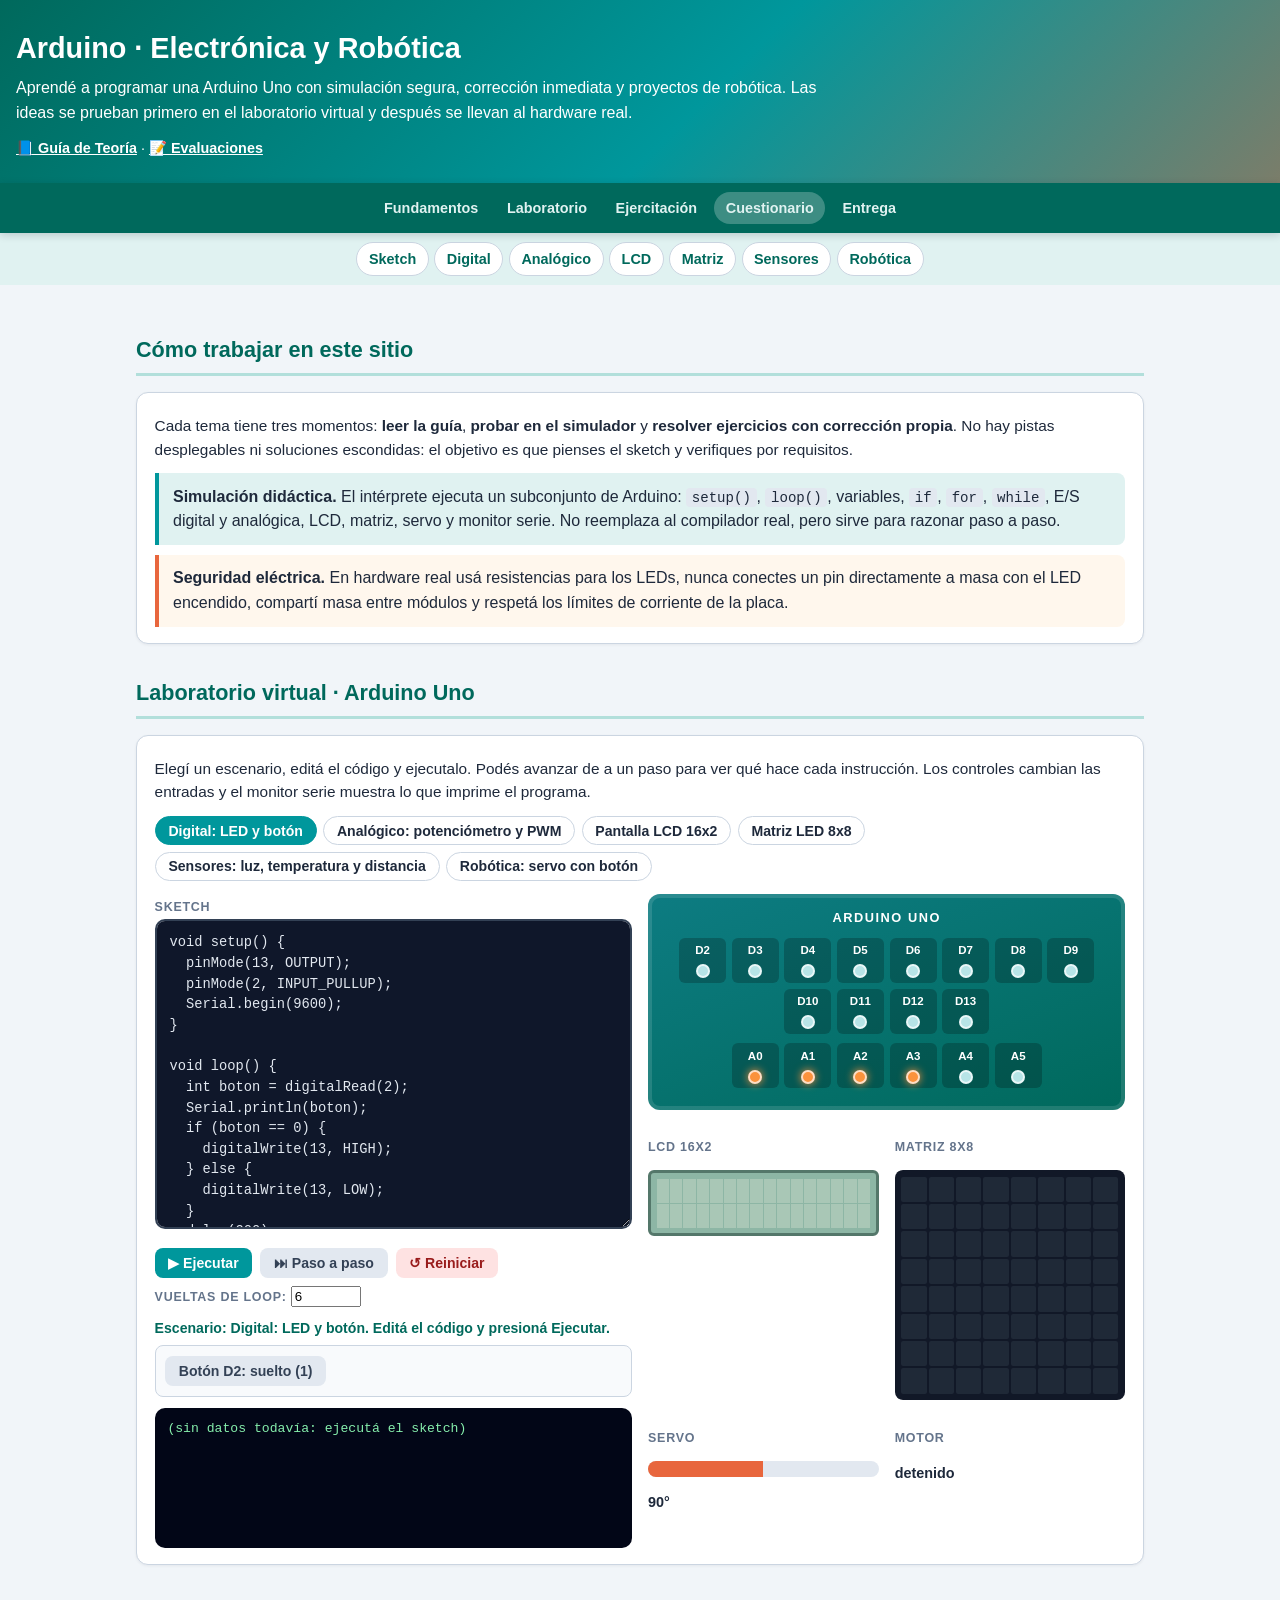
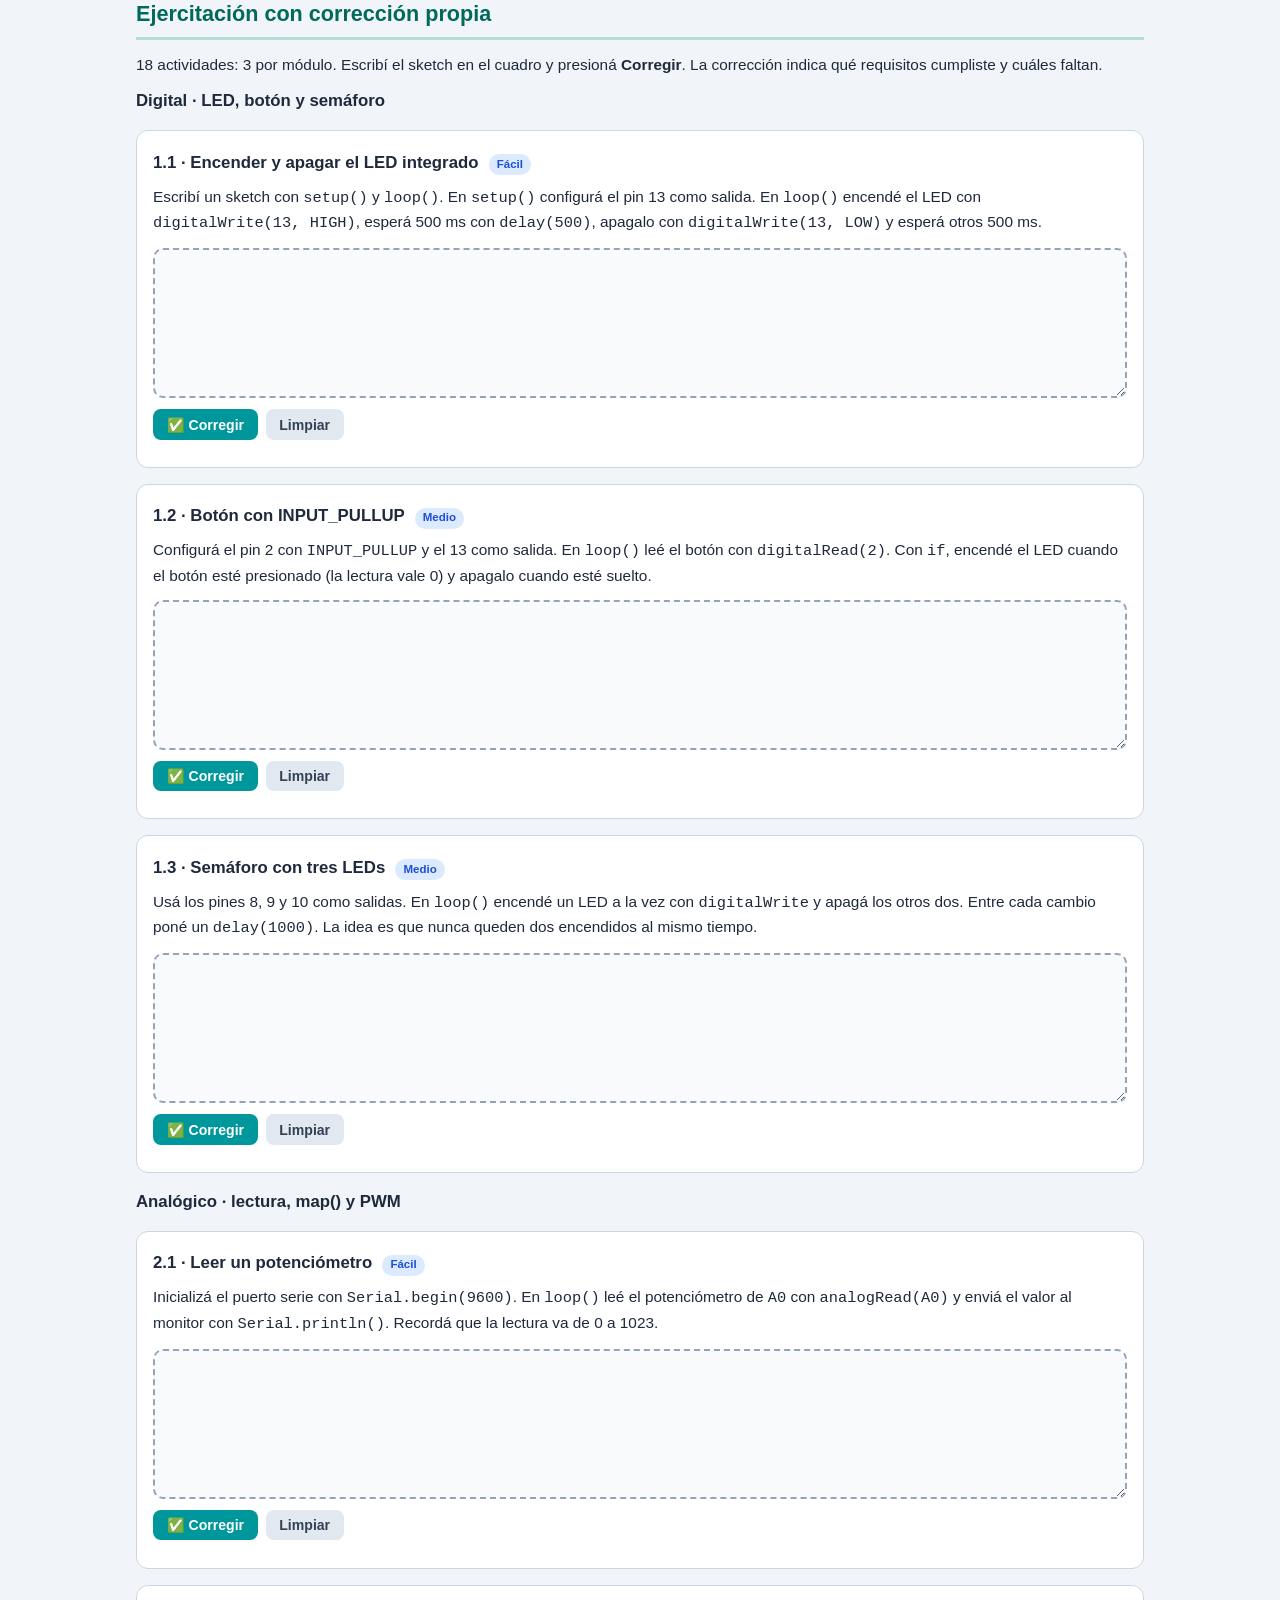
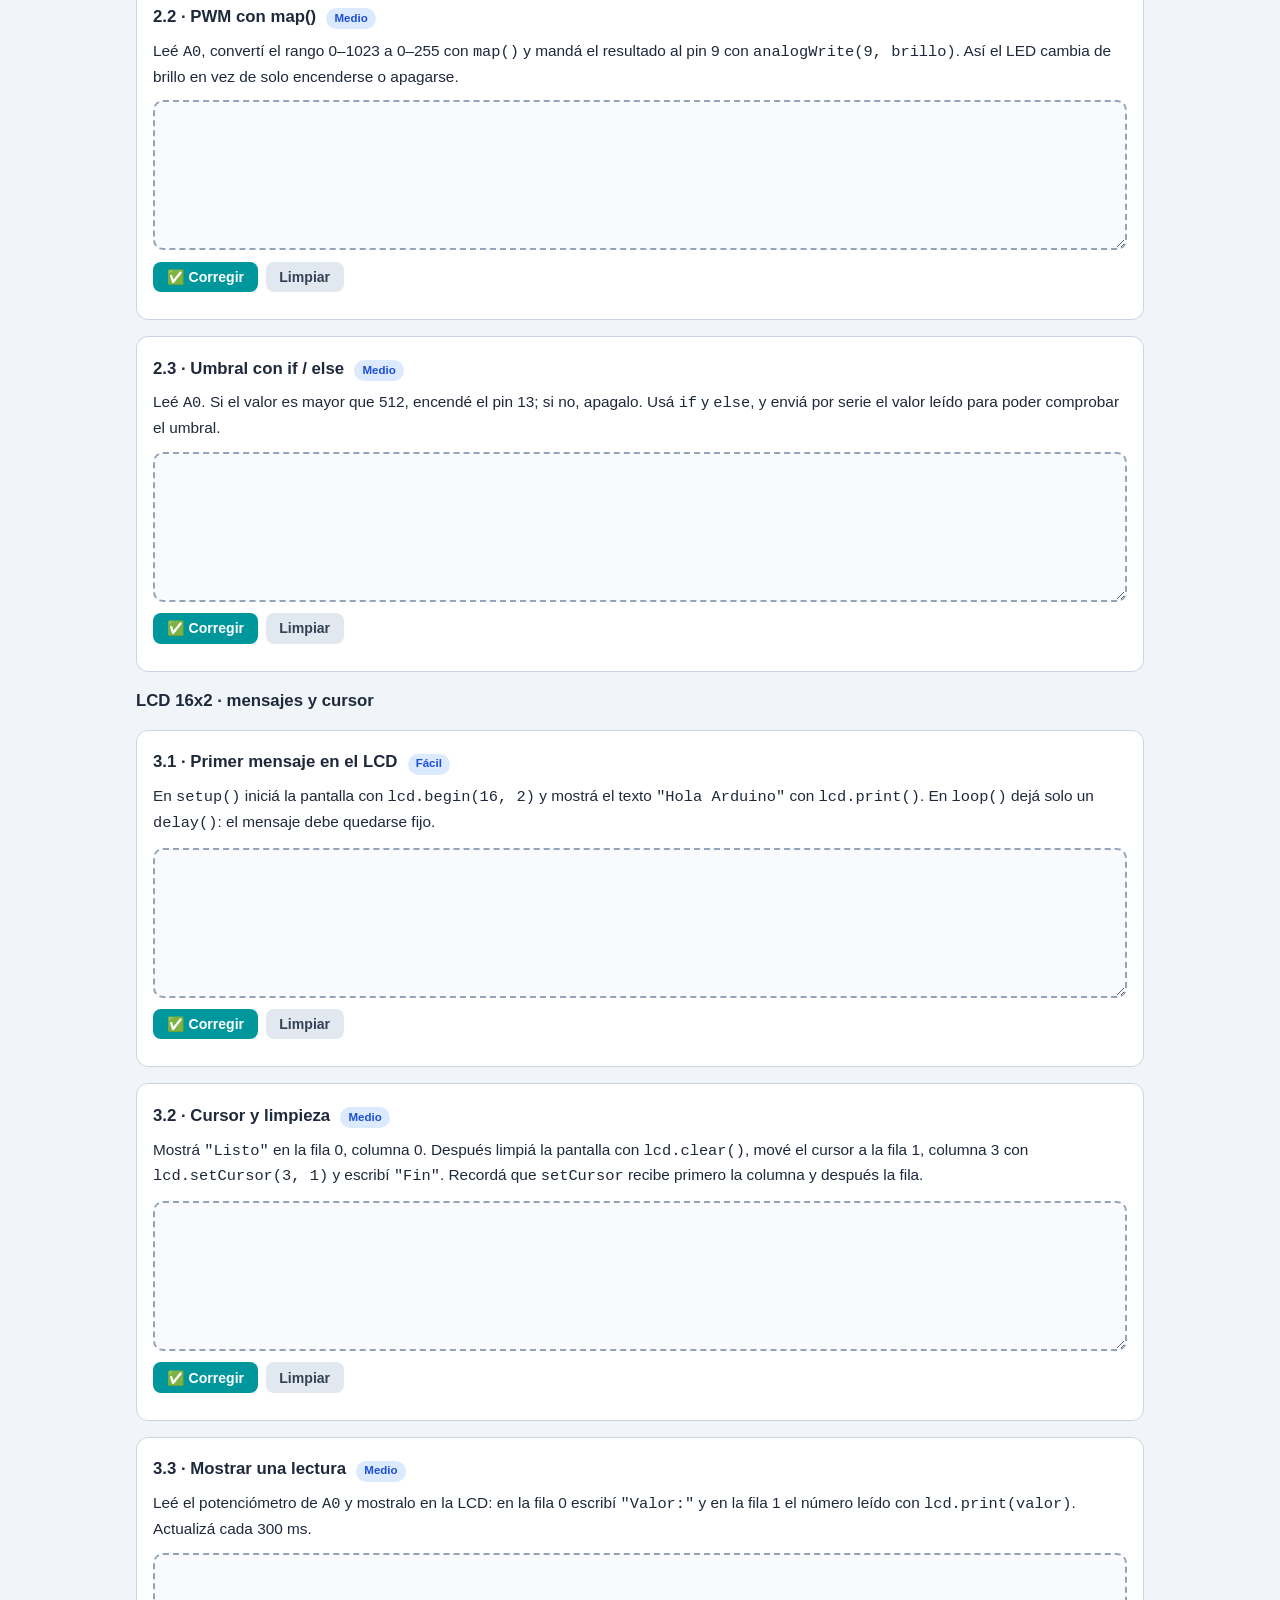
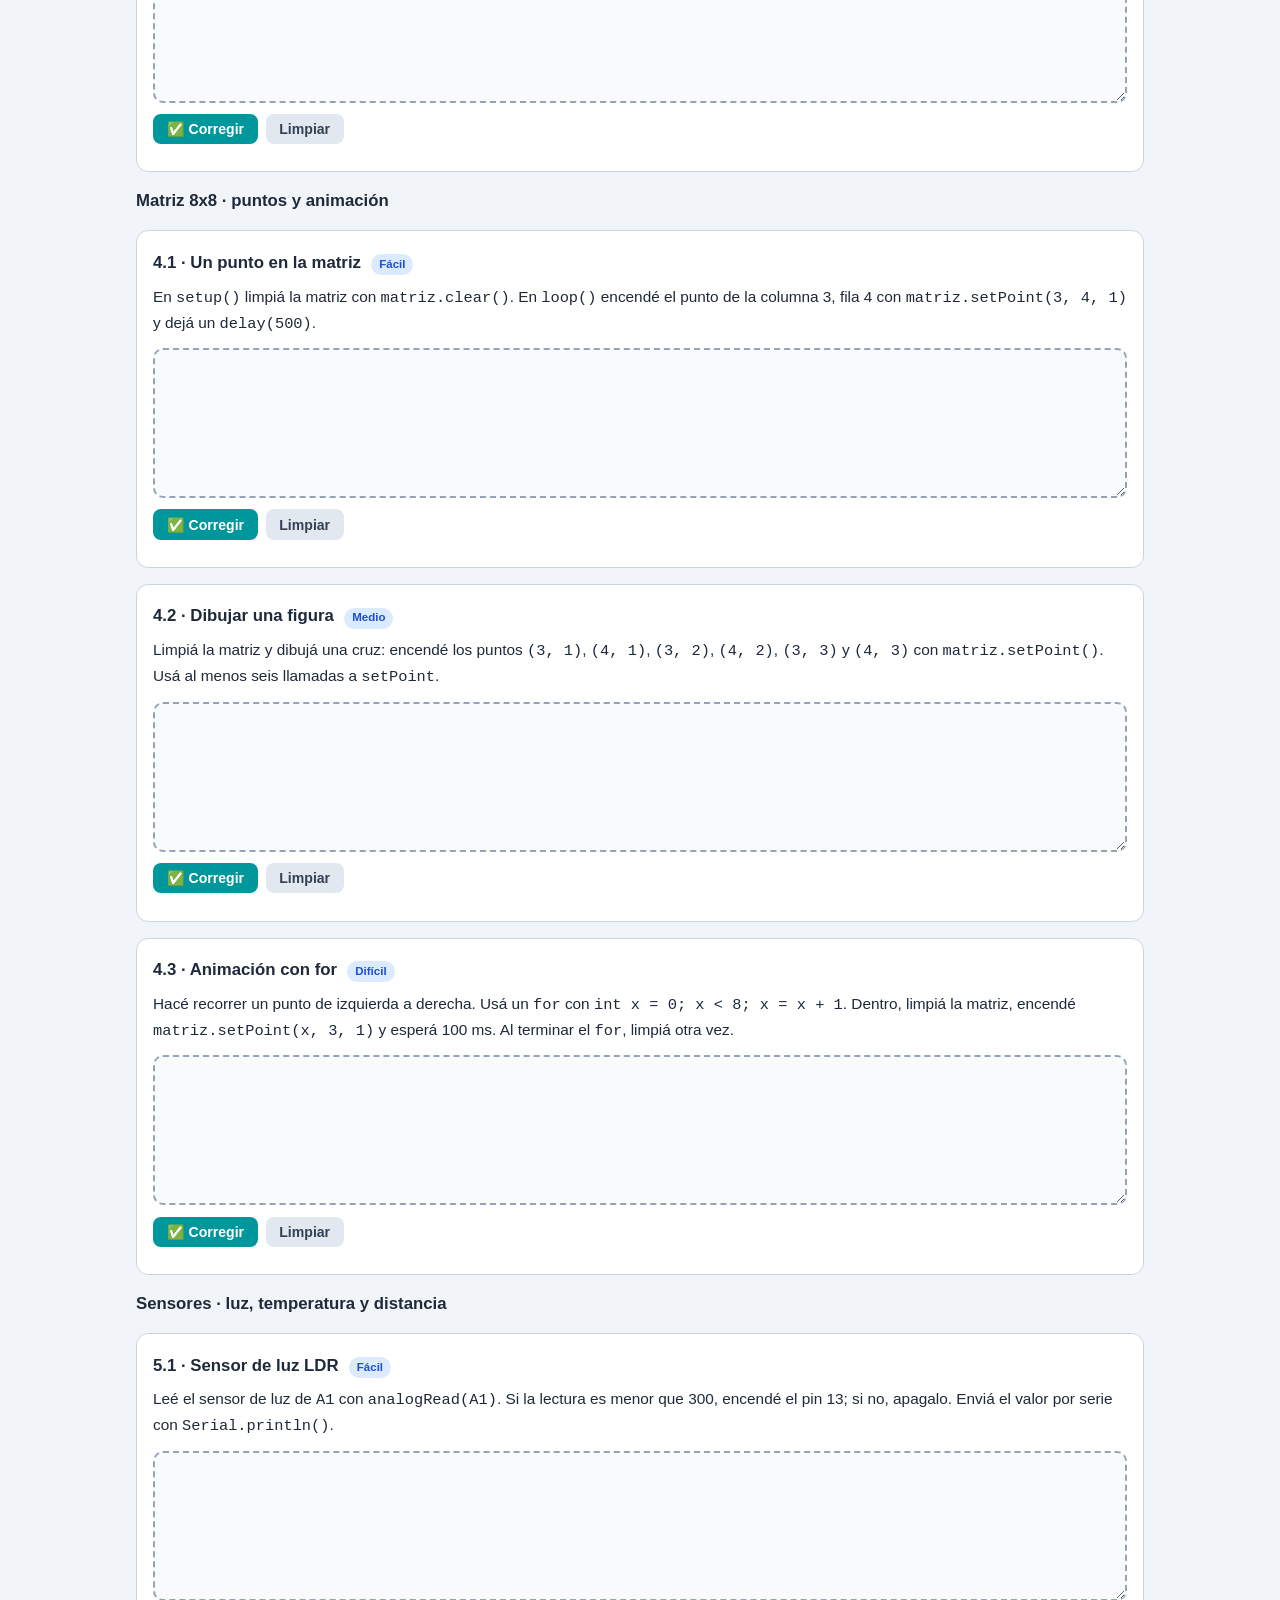
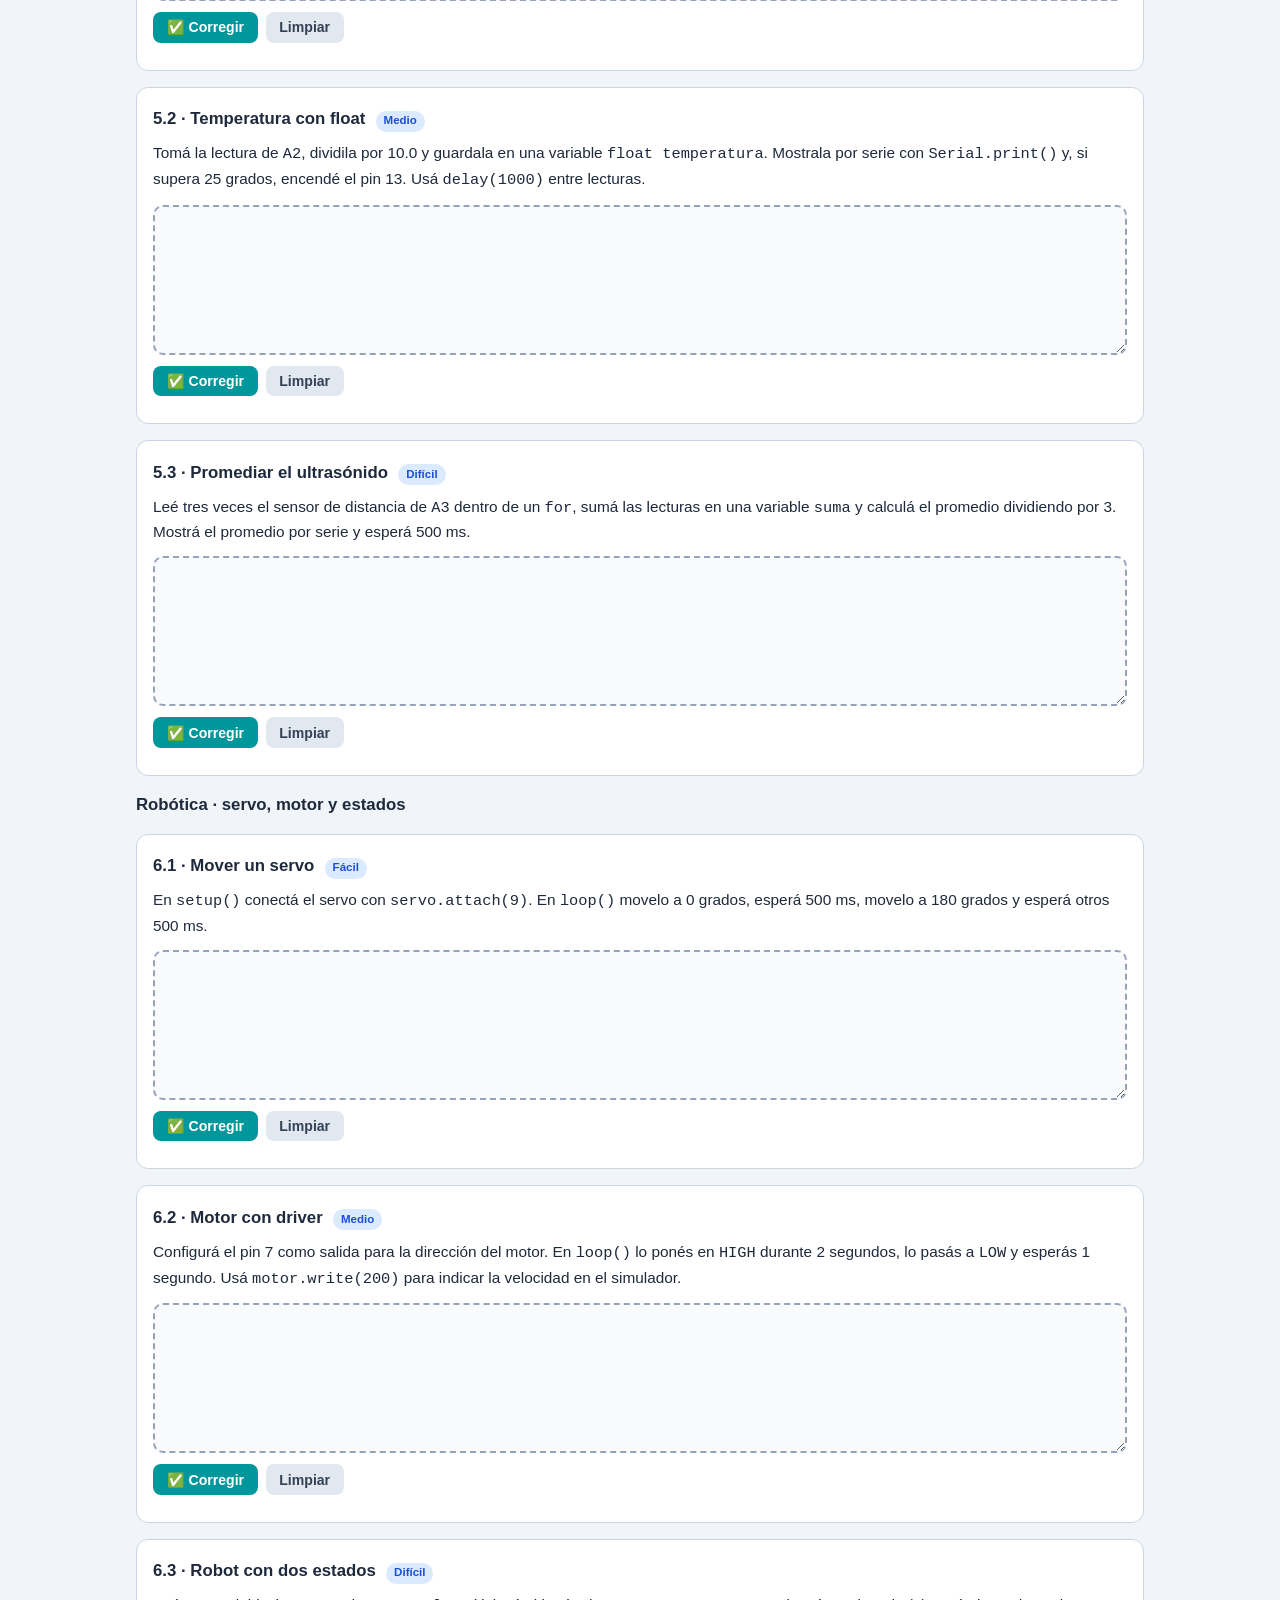
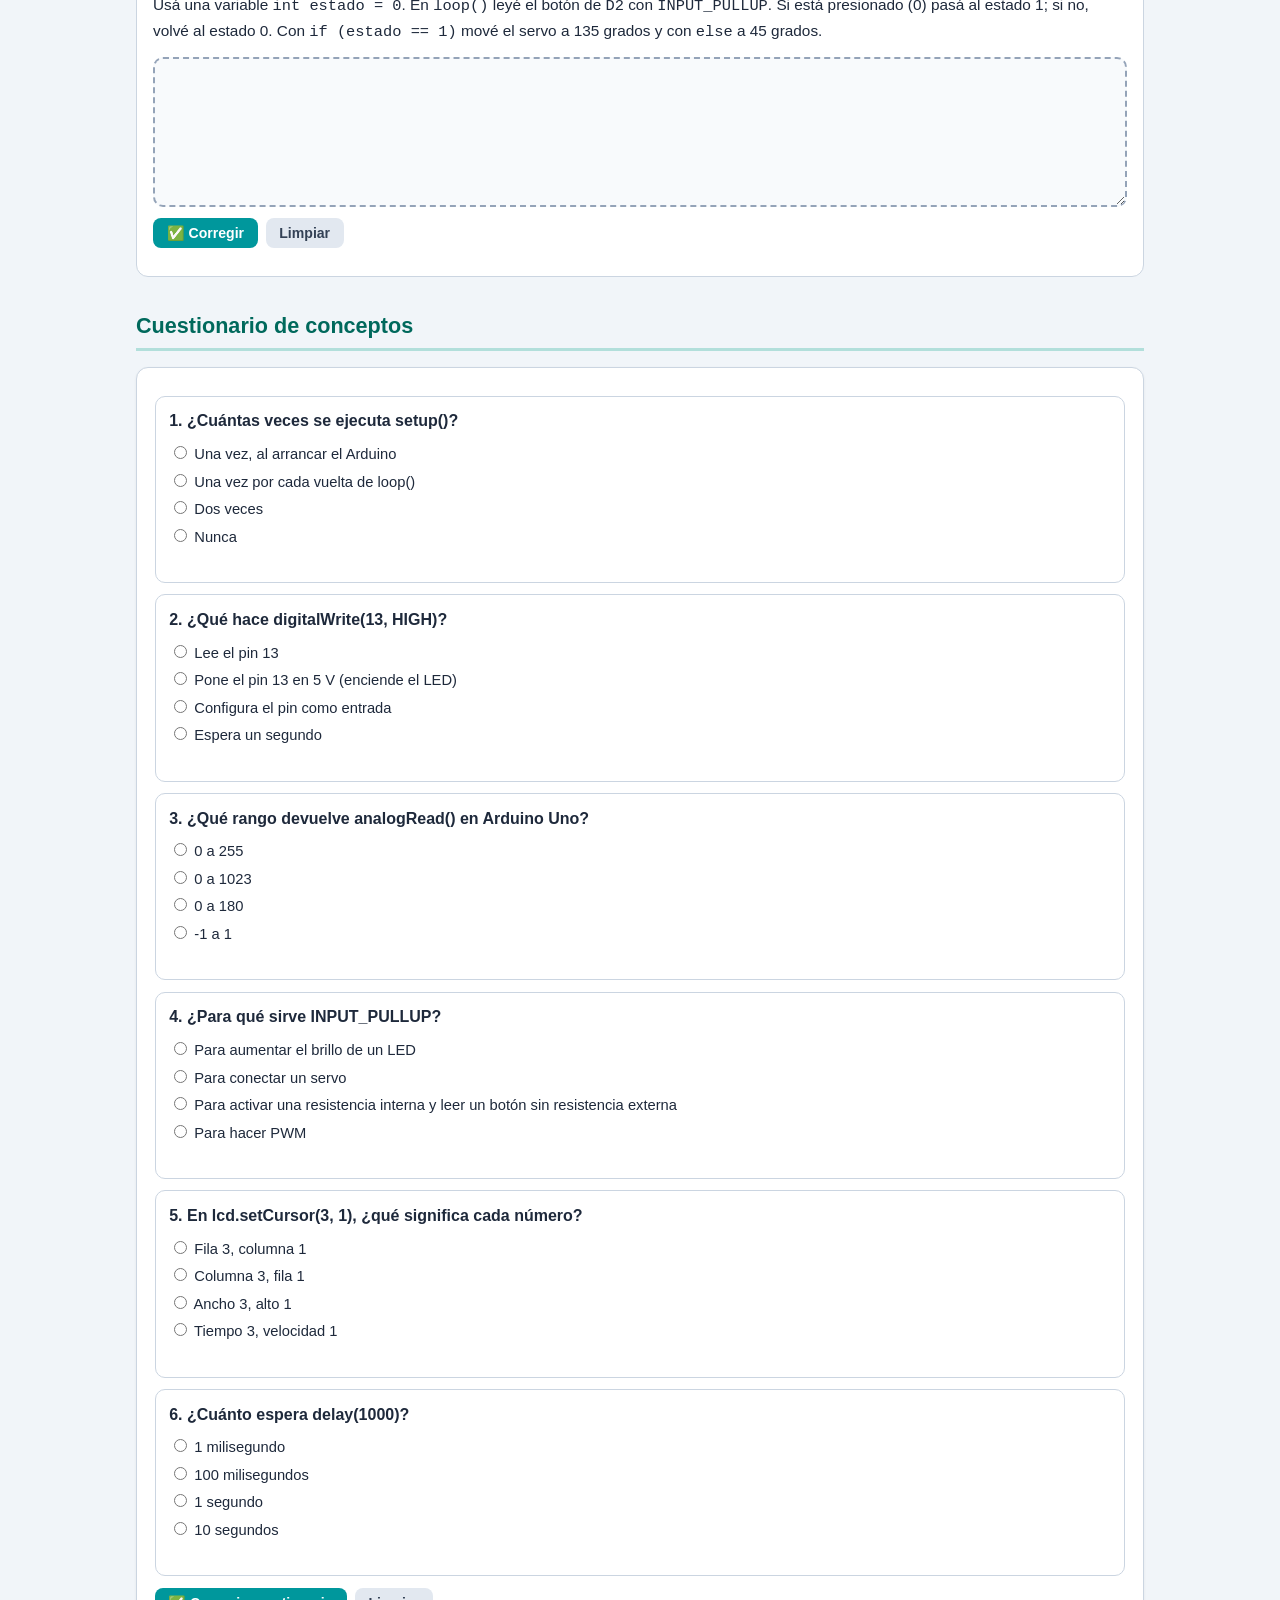
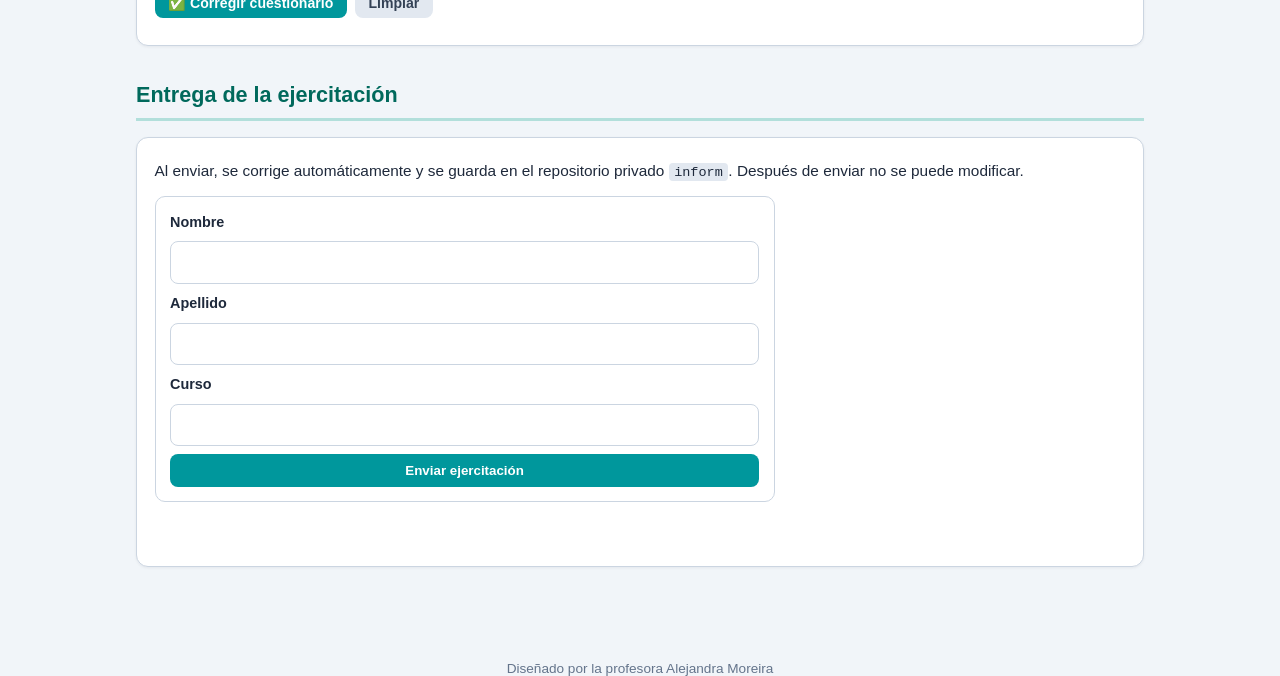
==== index.html @ 47329289 "Agregar sistema Arduino: guía, simulador, ejercitación y evaluaciones" ====
<!DOCTYPE html>
<html lang="es">
<head>
<meta charset="utf-8">
<meta name="viewport" content="width=device-width, initial-scale=1">
<meta name="description" content="Guía interactiva, simulador Arduino Uno y ejercitación autocorregible de electrónica digital, analógica, LCD, matriz, sensores y robótica.">
<title>Arduino · Electrónica y Robótica</title>
<link rel="stylesheet" href="estilos.css">
</head>
<body>
<header class="hero">
  <h1>Arduino · Electrónica y Robótica</h1>
  <p>Aprendé a programar una Arduino Uno con simulación segura, corrección inmediata y proyectos de robótica. Las ideas se prueban primero en el laboratorio virtual y después se llevan al hardware real.</p>
  <p class="volver"><a href="guia/index.html">📘 Guía de Teoría</a> · <a href="evaluacion.html">📝 Evaluaciones</a></p>
</header>

<nav class="sumario" aria-label="Secciones de la portada">
  <a href="#fundamentos">Fundamentos</a>
  <a href="#laboratorio">Laboratorio</a>
  <a href="#ejercicios">Ejercitación</a>
  <a href="#quiz">Cuestionario</a>
  <a href="#entrega">Entrega</a>
</nav>

<nav class="nav-guias" aria-label="Temas de la guía">
  <a href="guia/index.html#sketch">Sketch</a>
  <a href="guia/index.html#digital">Digital</a>
  <a href="guia/index.html#analogico">Analógico</a>
  <a href="guia/index.html#lcd">LCD</a>
  <a href="guia/index.html#matriz">Matriz</a>
  <a href="guia/index.html#sensores">Sensores</a>
  <a href="guia/index.html#robotica">Robótica</a>
</nav>

<main>
  <section id="fundamentos">
    <h2 class="seccion">Cómo trabajar en este sitio</h2>
    <div class="card">
      <p class="consigna">Cada tema tiene tres momentos: <strong>leer la guía</strong>, <strong>probar en el simulador</strong> y <strong>resolver ejercicios con corrección propia</strong>. No hay pistas desplegables ni soluciones escondidas: el objetivo es que pienses el sketch y verifiques por requisitos.</p>
      <div class="concept"><strong>Simulación didáctica.</strong> El intérprete ejecuta un subconjunto de Arduino: <code class="inline">setup()</code>, <code class="inline">loop()</code>, variables, <code class="inline">if</code>, <code class="inline">for</code>, <code class="inline">while</code>, E/S digital y analógica, LCD, matriz, servo y monitor serie. No reemplaza al compilador real, pero sirve para razonar paso a paso.</div>
      <div class="nota"><strong>Seguridad eléctrica.</strong> En hardware real usá resistencias para los LEDs, nunca conectes un pin directamente a masa con el LED encendido, compartí masa entre módulos y respetá los límites de corriente de la placa.</div>
    </div>
  </section>

  <section id="laboratorio">
    <h2 class="seccion">Laboratorio virtual · Arduino Uno</h2>
    <div class="card">
      <p class="consigna">Elegí un escenario, editá el código y ejecutalo. Podés avanzar de a un paso para ver qué hace cada instrucción. Los controles cambian las entradas y el monitor serie muestra lo que imprime el programa.</p>
      <div id="sim-tabs" class="tabs" role="tablist" aria-label="Escenarios del simulador"></div>
      <div class="lab-grid">
        <div class="lab-col">
          <label class="etiqueta" for="codigo-arduino">Sketch</label>
          <textarea id="codigo-arduino" class="codigo" spellcheck="false" aria-label="Código Arduino"></textarea>
          <div class="acciones">
            <button type="button" id="sim-ejecutar" class="accion primaria">▶ Ejecutar</button>
            <button type="button" id="sim-paso" class="accion secundaria">⏭ Paso a paso</button>
            <button type="button" id="sim-reiniciar" class="accion alerta">↺ Reiniciar</button>
            <label class="etiqueta" for="sim-vueltas">Vueltas de loop:
              <input id="sim-vueltas" type="number" min="1" max="30" value="6" style="width:70px">
            </label>
          </div>
          <div id="sim-estado" class="sim-estado" role="status" aria-live="polite"></div>
          <div id="controles-sim" class="controles-sim"></div>
          <div id="monitor-serial" class="monitor" aria-label="Monitor serie"></div>
        </div>
        <div class="lab-col">
          <div class="board">
            <h4>ARDUINO UNO</h4>
            <div id="pines-digitales" class="fila-pines" aria-label="Pines digitales"></div>
            <div id="pines-analogicos" class="fila-pines" aria-label="Pines analógicos"></div>
          </div>
          <div class="paneles">
            <div>
              <p class="etiqueta">LCD 16x2</p>
              <div id="panel-lcd" class="lcd" aria-label="Pantalla LCD"></div>
            </div>
            <div>
              <p class="etiqueta">Matriz 8x8</p>
              <div id="panel-matriz" class="matriz" aria-label="Matriz LED"></div>
            </div>
          </div>
          <div class="paneles">
            <div>
              <p class="etiqueta">Servo</p>
              <div class="servo-bar" id="servo-barra"><i></i></div>
              <p class="servo-valor" id="servo-valor">90°</p>
            </div>
            <div>
              <p class="etiqueta">Motor</p>
              <p class="servo-valor" id="motor-valor">detenido</p>
            </div>
          </div>
        </div>
      </div>
    </div>
  </section>

  <section id="ejercicios">
    <h2 class="seccion">Ejercitación con corrección propia</h2>
    <p class="consigna">18 actividades: 3 por módulo. Escribí el sketch en el cuadro y presioná <strong>Corregir</strong>. La corrección indica qué requisitos cumpliste y cuáles faltan.</p>

    <h3>Digital · LED, botón y semáforo</h3>
    <div id="ej-digital"></div>
    <h3>Analógico · lectura, map() y PWM</h3>
    <div id="ej-analogico"></div>
    <h3>LCD 16x2 · mensajes y cursor</h3>
    <div id="ej-lcd"></div>
    <h3>Matriz 8x8 · puntos y animación</h3>
    <div id="ej-matriz"></div>
    <h3>Sensores · luz, temperatura y distancia</h3>
    <div id="ej-sensores"></div>
    <h3>Robótica · servo, motor y estados</h3>
    <div id="ej-robotica"></div>
  </section>

  <section id="quiz">
    <h2 class="seccion">Cuestionario de conceptos</h2>
    <div class="card">
      <div id="quiz-arduino"></div>
      <div class="acciones">
        <button type="button" id="sim-corregir-quiz" class="accion primaria">✅ Corregir cuestionario</button>
        <button type="button" id="sim-limpiar-quiz" class="accion secundaria">Limpiar</button>
      </div>
      <div id="res-quiz" class="resultado" role="status" aria-live="polite"></div>
    </div>
  </section>

  <section id="entrega">
    <h2 class="seccion">Entrega de la ejercitación</h2>
    <div class="card">
      <p class="consigna">Al enviar, se corrige automáticamente y se guarda en el repositorio privado <code class="inline">inform</code>. Después de enviar no se puede modificar.</p>
      <form id="form-entrega-ejercicios" class="form-eval">
        <label for="ent-nombre">Nombre</label>
        <input id="ent-nombre" name="nombre" autocomplete="given-name" required>
        <label for="ent-apellido">Apellido</label>
        <input id="ent-apellido" name="apellido" autocomplete="family-name" required>
        <label for="ent-curso">Curso</label>
        <input id="ent-curso" name="curso" required>
        <button type="submit">Enviar ejercitación</button>
      </form>
      <p id="estado-entrega-ejercicios" class="estado-eval" role="status" aria-live="polite"></p>
    </div>
  </section>
</main>

<footer>
  <p>Diseñado por la profesora Alejandra Moreira</p>
</footer>

<script src="scripts/entrega.js"></script>
<script src="sim/arduino.js"></script>
<script src="laboratorio.js"></script>
<script src="ejercicios.js"></script>
<script src="app.js"></script>
</body>
</html>
---- estilos.css ----
:root{
  --arduino:#00979c;
  --arduino-dark:#00695c;
  --naranja:#e8663d;
  --ink:#1e293b;
  --muted:#64748b;
  --bg:#f1f5f9;
  --card:#ffffff;
  --border:#cbd5e1;
  --code:#0f172a;
  --ok:#16a34a;
  --ok-bg:#f0fdf4;
  --bad:#b91c1c;
  --bad-bg:#fee2e2;
  --warn:#f59e0b;
}
*{box-sizing:border-box}
html{scroll-behavior:smooth}
body{
  margin:0;
  font-family:"Segoe UI",Arial,Helvetica,sans-serif;
  line-height:1.55;
  color:var(--ink);
  background:var(--bg);
}
header.hero{
  background:linear-gradient(135deg,#00695c 0%,#00979c 55%,#e8663d 140%);
  color:#fff;
  padding:1.6rem 1rem 1.3rem;
}
header.hero h1{margin:0 0 .35rem;font-size:1.8rem}
header.hero p{margin:.2rem 0;max-width:820px}
header.hero .volver{margin-top:.7rem;font-size:.9rem}
header.hero a{color:#fff;font-weight:700}
nav.sumario,nav.nav-guias{
  position:sticky;top:0;z-index:50;
  display:flex;gap:.35rem;flex-wrap:wrap;justify-content:center;
  padding:.55rem 1rem;
  background:var(--arduino-dark);
  box-shadow:0 2px 8px rgba(15,23,42,.18);
}
nav.nav-guias{position:static;top:auto;background:#e0f2f1;box-shadow:none}
nav.sumario a,nav.nav-guias a{
  text-decoration:none;font-weight:700;font-size:.9rem;
  padding:.32rem .72rem;border-radius:999px;
}
nav.sumario a{color:#e0f2f1}
nav.sumario a:hover{background:rgba(255,255,255,.18)}
nav.nav-guias a{color:var(--arduino-dark);background:#fff;border:1px solid var(--border)}
nav.nav-guias a:hover{background:var(--arduino);color:#fff}
main{max-width:1040px;margin:0 auto;padding:1rem 1rem 3rem}
section{scroll-margin-top:70px;margin-top:2rem}
h2.seccion{
  color:var(--arduino-dark);font-size:1.35rem;
  margin:1.6rem 0 .8rem;padding-bottom:.4rem;
  border-bottom:3px solid #b2dfdb;
}
h3{margin:.15rem 0 .55rem;font-size:1.05rem}
p.consigna{margin:.3rem 0 .75rem;font-size:.96rem}
.card{
  background:var(--card);border:1px solid var(--border);border-radius:12px;
  padding:1rem 1.1rem;margin:1rem 0;
  box-shadow:0 1px 3px rgba(15,23,42,.06);
}
.card h3{color:var(--arduino-dark)}
.concept{
  background:#e0f2f1;border-left:4px solid var(--arduino);
  padding:.7rem .9rem;border-radius:0 8px 8px 0;margin:.6rem 0;
}
.nota{background:#fff7ed;border-left:4px solid var(--naranja);padding:.7rem .9rem;border-radius:0 8px 8px 0}
.okbox{background:var(--ok-bg);border-left:4px solid var(--ok);padding:.7rem .9rem;border-radius:0 8px 8px 0}
code.inline{
  background:#e2e8f0;padding:.1rem .35rem;border-radius:4px;
  font-family:Consolas,"Courier New",monospace;font-size:.88em;
}
pre.codigo{
  background:var(--code);color:#e2e8f0;border-radius:10px;
  padding:.9rem 1rem;overflow-x:auto;font-size:.86rem;line-height:1.5;
  font-family:Consolas,"Courier New",monospace;
}
pre.codigo .cm{color:#94a3b8;font-style:italic}
pre.codigo .kw{color:#7dd3fc;font-weight:700}
pre.codigo .st{color:#fde68a}
pre.codigo .fn{color:#86efac}
pre.codigo .nu{color:#fca5a5}
.lista-codigo{margin:.4rem 0;padding-left:1.2rem}
.lista-codigo li{margin:.3rem 0}
/* ---------- Laboratorio ---------- */
.tabs{display:flex;gap:.4rem;flex-wrap:wrap;margin-bottom:.8rem}
.tabs button{
  border:1px solid var(--border);background:#fff;color:var(--ink);
  border-radius:999px;padding:.35rem .8rem;cursor:pointer;font-weight:700;font-size:.88rem;
}
.tabs button.activo{background:var(--arduino);border-color:var(--arduino);color:#fff}
.lab-grid{display:grid;grid-template-columns:1fr 1fr;gap:1rem}
@media(max-width:820px){.lab-grid{grid-template-columns:1fr}}
.lab-col{min-width:0}
textarea.codigo{
  width:100%;min-height:310px;resize:vertical;
  background:#0f172a;color:#e2e8f0;border:2px solid #334155;border-radius:10px;
  padding:.8rem;font-family:Consolas,"Courier New",monospace;
  font-size:.86rem;line-height:1.5;tab-size:2;
}
textarea.codigo:focus{outline:none;border-color:var(--arduino)}
.acciones{display:flex;gap:.5rem;flex-wrap:wrap;margin:.7rem 0}
button.accion{
  border:0;border-radius:8px;padding:.45rem .85rem;cursor:pointer;
  font-weight:700;font-size:.88rem;
}
button.primaria{background:var(--arduino);color:#fff}
button.primaria:hover{background:var(--arduino-dark)}
button.secundaria{background:#e2e8f0;color:#334155}
button.secundaria:hover{background:#cbd5e1}
button.alerta{background:#fee2e2;color:#991b1b}
.sim-estado{
  font-size:.88rem;font-weight:700;min-height:1.3em;margin:.3rem 0;
  color:var(--arduino-dark);
}
.sim-estado.error{color:var(--bad)}
.controles-sim{
  display:flex;gap:.7rem;flex-wrap:wrap;align-items:center;
  background:#f8fafc;border:1px solid var(--border);border-radius:8px;padding:.6rem;
  font-size:.86rem;
}
.controles-sim label{display:flex;flex-direction:column;gap:.2rem;min-width:130px}
.controles-sim input[type="range"]{width:100%}
.board{
  background:linear-gradient(160deg,#0d7c82,#00695c);
  border-radius:12px;padding:.8rem;color:#fff;
  box-shadow:inset 0 0 0 4px rgba(255,255,255,.12);
}
.board h4{margin:.1rem 0 .6rem;text-align:center;letter-spacing:.12em;font-size:.8rem}
.fila-pines{display:flex;gap:.35rem;flex-wrap:wrap;justify-content:center;margin-bottom:.55rem}
.pin{
  min-width:47px;text-align:center;font-size:.72rem;font-weight:700;
  background:rgba(0,0,0,.22);border-radius:6px;padding:.3rem .2rem;
}
.pin span{
  display:block;width:14px;height:14px;border-radius:50%;
  margin:.25rem auto 0;background:#b7e4e7;border:2px solid rgba(255,255,255,.7);
}
.pin.encendido span{background:#fde047;box-shadow:0 0 10px #fde047}
.pin.pwm span{background:#fb923c;box-shadow:0 0 8px #fb923c}
.monitor{
  background:#020617;color:#86efac;border-radius:10px;padding:.7rem .8rem;
  min-height:140px;max-height:190px;overflow:auto;
  font-family:Consolas,"Courier New",monospace;font-size:.82rem;
  white-space:pre-wrap;margin-top:.7rem;
}
.paneles{display:grid;grid-template-columns:1fr 1fr;gap:1rem;margin-top:1rem}
@media(max-width:820px){.paneles{grid-template-columns:1fr}}
.lcd{
  display:grid;grid-template-columns:repeat(16,1fr);
  background:#8db6a5;padding:.35rem;gap:1px;border-radius:6px;
  border:3px solid #54776a;
}
.lcd span{
  background:#a9c7b6;color:#17342b;min-height:24px;
  display:flex;align-items:center;justify-content:center;
  font-family:Consolas,monospace;font-size:.8rem;
}
.lcd span.lleno{background:#b9d8c4;font-weight:700}
.matriz{
  display:grid;grid-template-columns:repeat(8,1fr);gap:2px;
  background:#111827;padding:.4rem;border-radius:8px;width:230px;max-width:100%;
}
.matriz span{aspect-ratio:1;background:#1f2937;border-radius:2px}
.matriz span.lleno{background:#ef4444;box-shadow:0 0 7px #ef4444}
.servo-bar{height:16px;background:#e2e8f0;border-radius:999px;position:relative;overflow:hidden}
.servo-bar i{display:block;height:100%;background:var(--naranja)}
.servo-valor{font-weight:700;font-size:.9rem}
.etiqueta{font-size:.78rem;text-transform:uppercase;letter-spacing:.06em;color:var(--muted);font-weight:700}
/* ---------- Ejercicios ---------- */
.ejercicio{
  border:1px solid var(--border);border-radius:12px;background:#fff;
  padding:1rem;margin:1rem 0;
}
.ejercicio.correcto{border-color:var(--ok);background:var(--ok-bg)}
.nivel{
  display:inline-block;margin-left:.35rem;padding:.1rem .5rem;border-radius:999px;
  font-size:.72rem;font-weight:700;background:#dbeafe;color:#1d4ed8;
}
textarea.respuesta{
  display:block;width:100%;min-height:150px;resize:vertical;
  border:2px dashed #94a3b8;border-radius:10px;padding:.7rem;
  background:#f8fafc;font-family:Consolas,"Courier New",monospace;font-size:.87rem;
}
textarea.respuesta:focus{outline:none;border-color:var(--arduino);background:#fff}
.resultado{margin-top:.7rem;font-size:.88rem}
.resultado:empty{display:none}
.resultado .resumen{
  border-left:4px solid var(--ok);background:var(--ok-bg);
  padding:.45rem .7rem;border-radius:0 8px 8px 0;font-weight:700;
}
.resultado .resumen.parcial{border-color:var(--warn);background:#fffbeb}
.resultado ul{margin:.4rem 0 0;padding-left:1.2rem}
.resultado li{margin:.12rem 0}
.si{color:#15803d;font-weight:700}
.no,.mal{color:var(--bad);font-weight:700}
.quiz-pregunta{
  border:1px solid var(--border);border-radius:10px;padding:.7rem .85rem;
  margin:.7rem 0;background:#fff;
}
.quiz-pregunta p{margin:.1rem 0 .4rem;font-weight:600}
.quiz-pregunta label{display:block;font-size:.92rem;padding:.15rem 0;cursor:pointer}
.quiz-feedback{font-size:.86rem;margin-top:.3rem;min-height:1.1em}
/* ---------- Evaluaciones ---------- */
.form-eval{
  display:grid;gap:.5rem;max-width:620px;
  border:1px solid var(--border);border-radius:10px;padding:.9rem;background:#fff;
}
.form-eval label{font-weight:700;font-size:.9rem}
.form-eval input{
  border:1px solid var(--border);border-radius:8px;padding:.5rem .65rem;font:inherit;
}
.form-eval button{
  border:0;border-radius:8px;padding:.55rem .9rem;background:var(--arduino);
  color:#fff;font-weight:700;cursor:pointer;
}
.form-eval button:disabled{background:#94a3b8;cursor:not-allowed}
.estado-eval{font-size:.92rem;font-weight:700;min-height:1.2em}
.estado-eval.ok{color:#15803d}
.estado-eval.error{color:var(--bad)}
.eval-card{
  background:#fff;border:1px solid var(--border);border-radius:10px;
  padding:.9rem;margin:.8rem 0;
}
.eval-card h3{color:var(--arduino-dark);font-size:1rem}
footer{text-align:center;color:var(--muted);font-size:.85rem;padding:1.5rem 1rem}
footer p{margin:.2rem 0}
@media(max-width:600px){
  header.hero h1{font-size:1.35rem}
  .paneles{grid-template-columns:1fr}
}
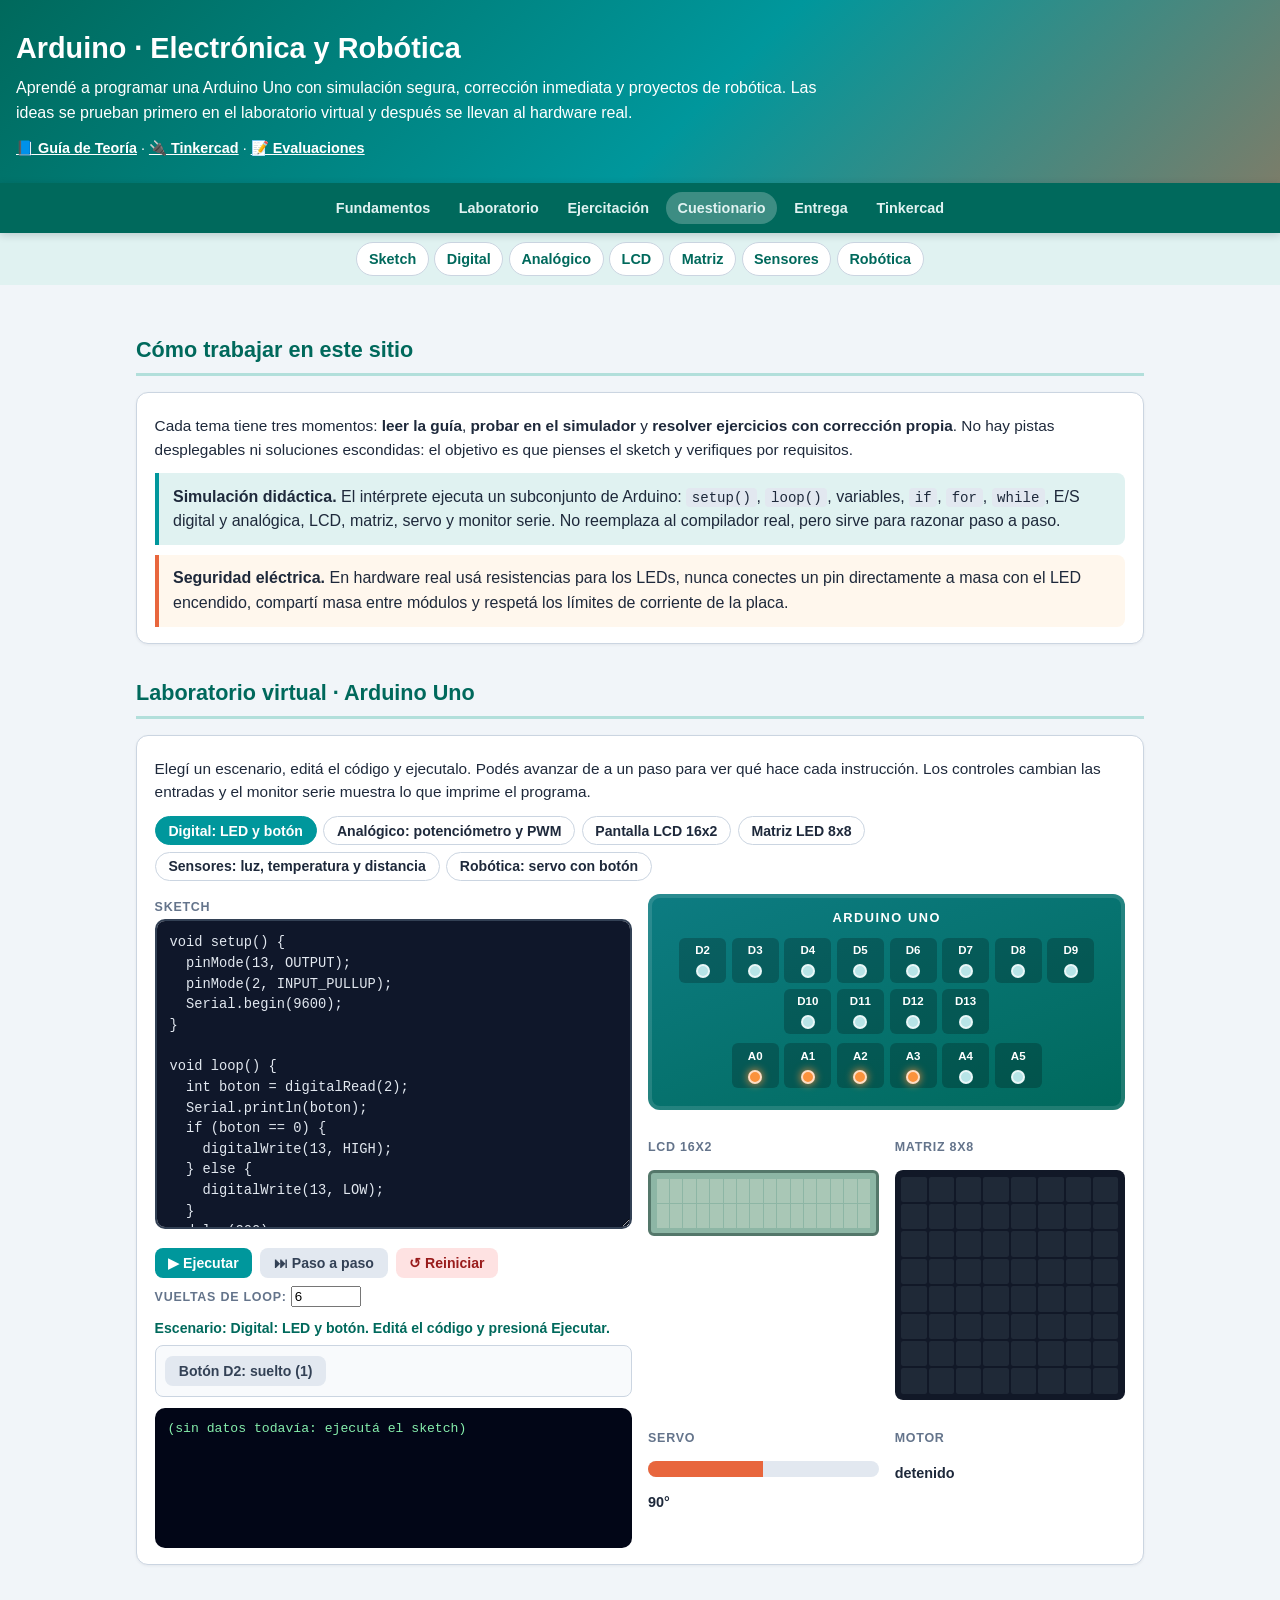
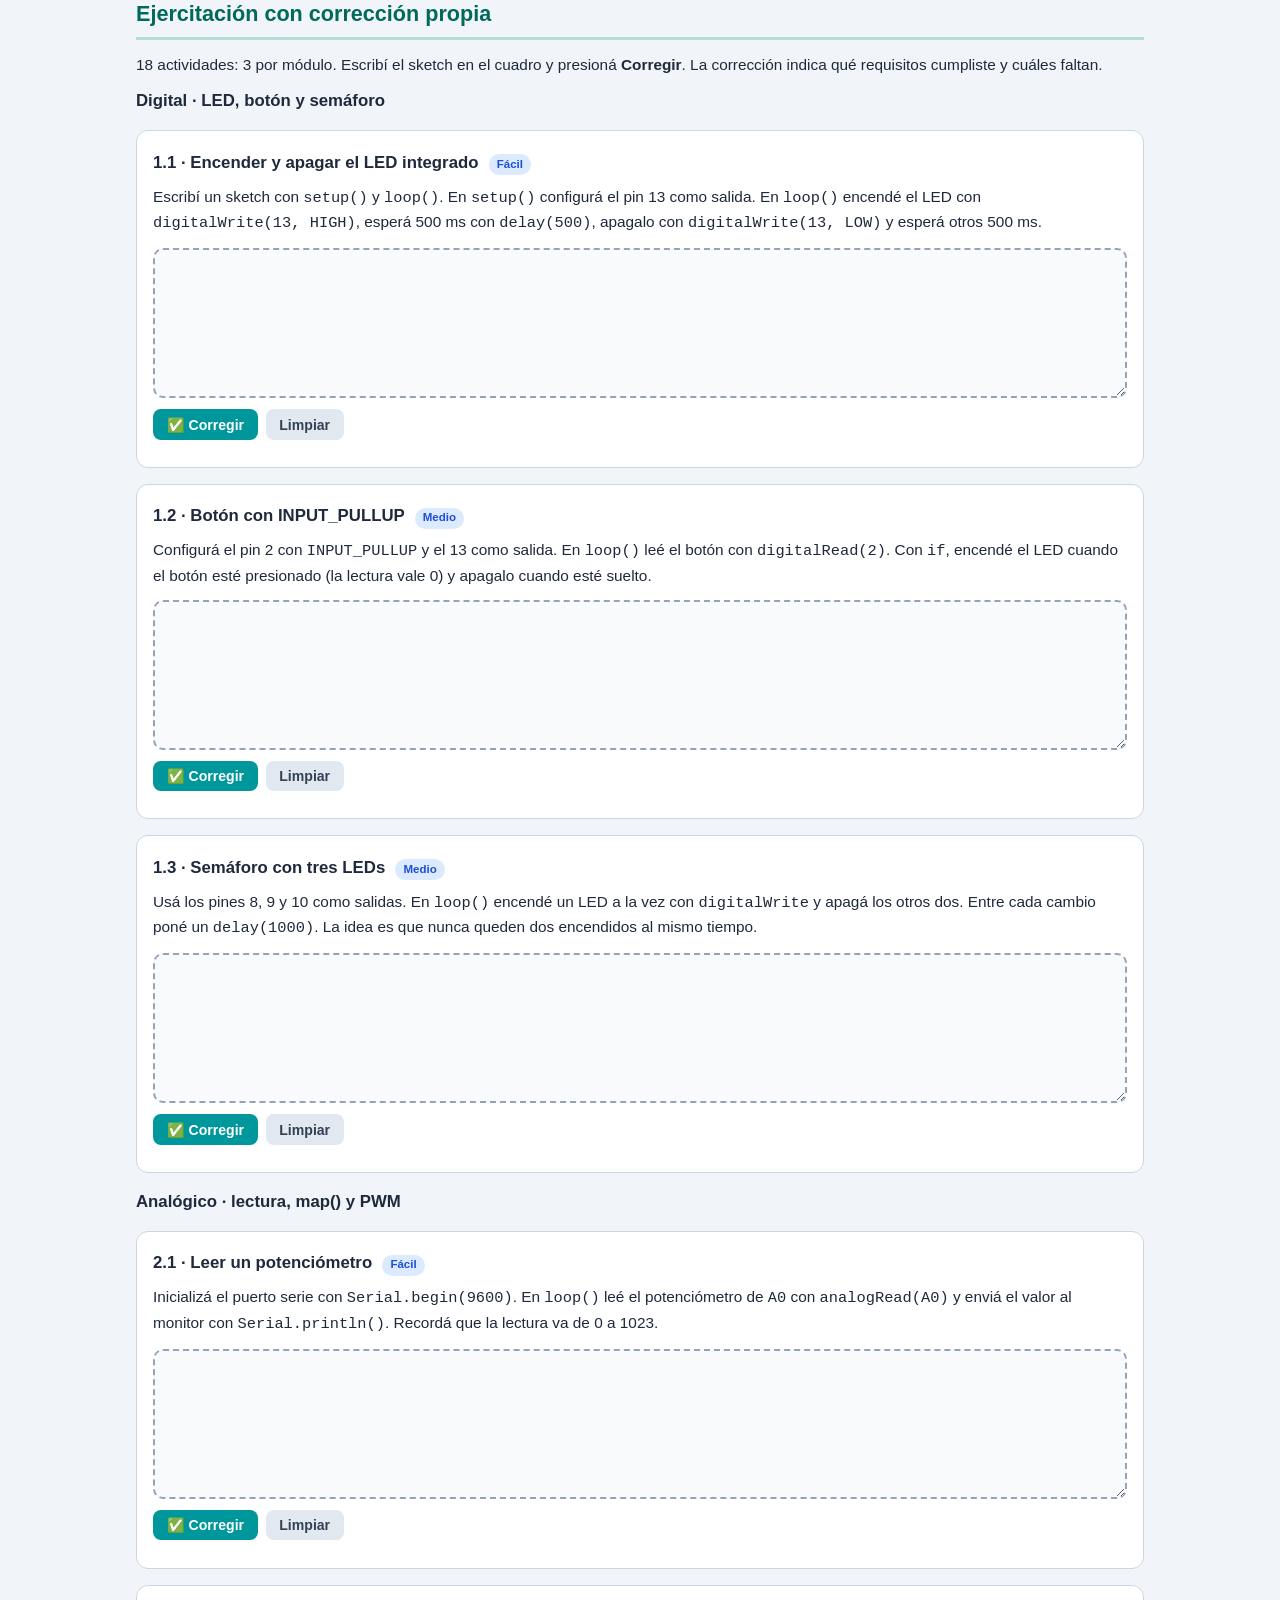
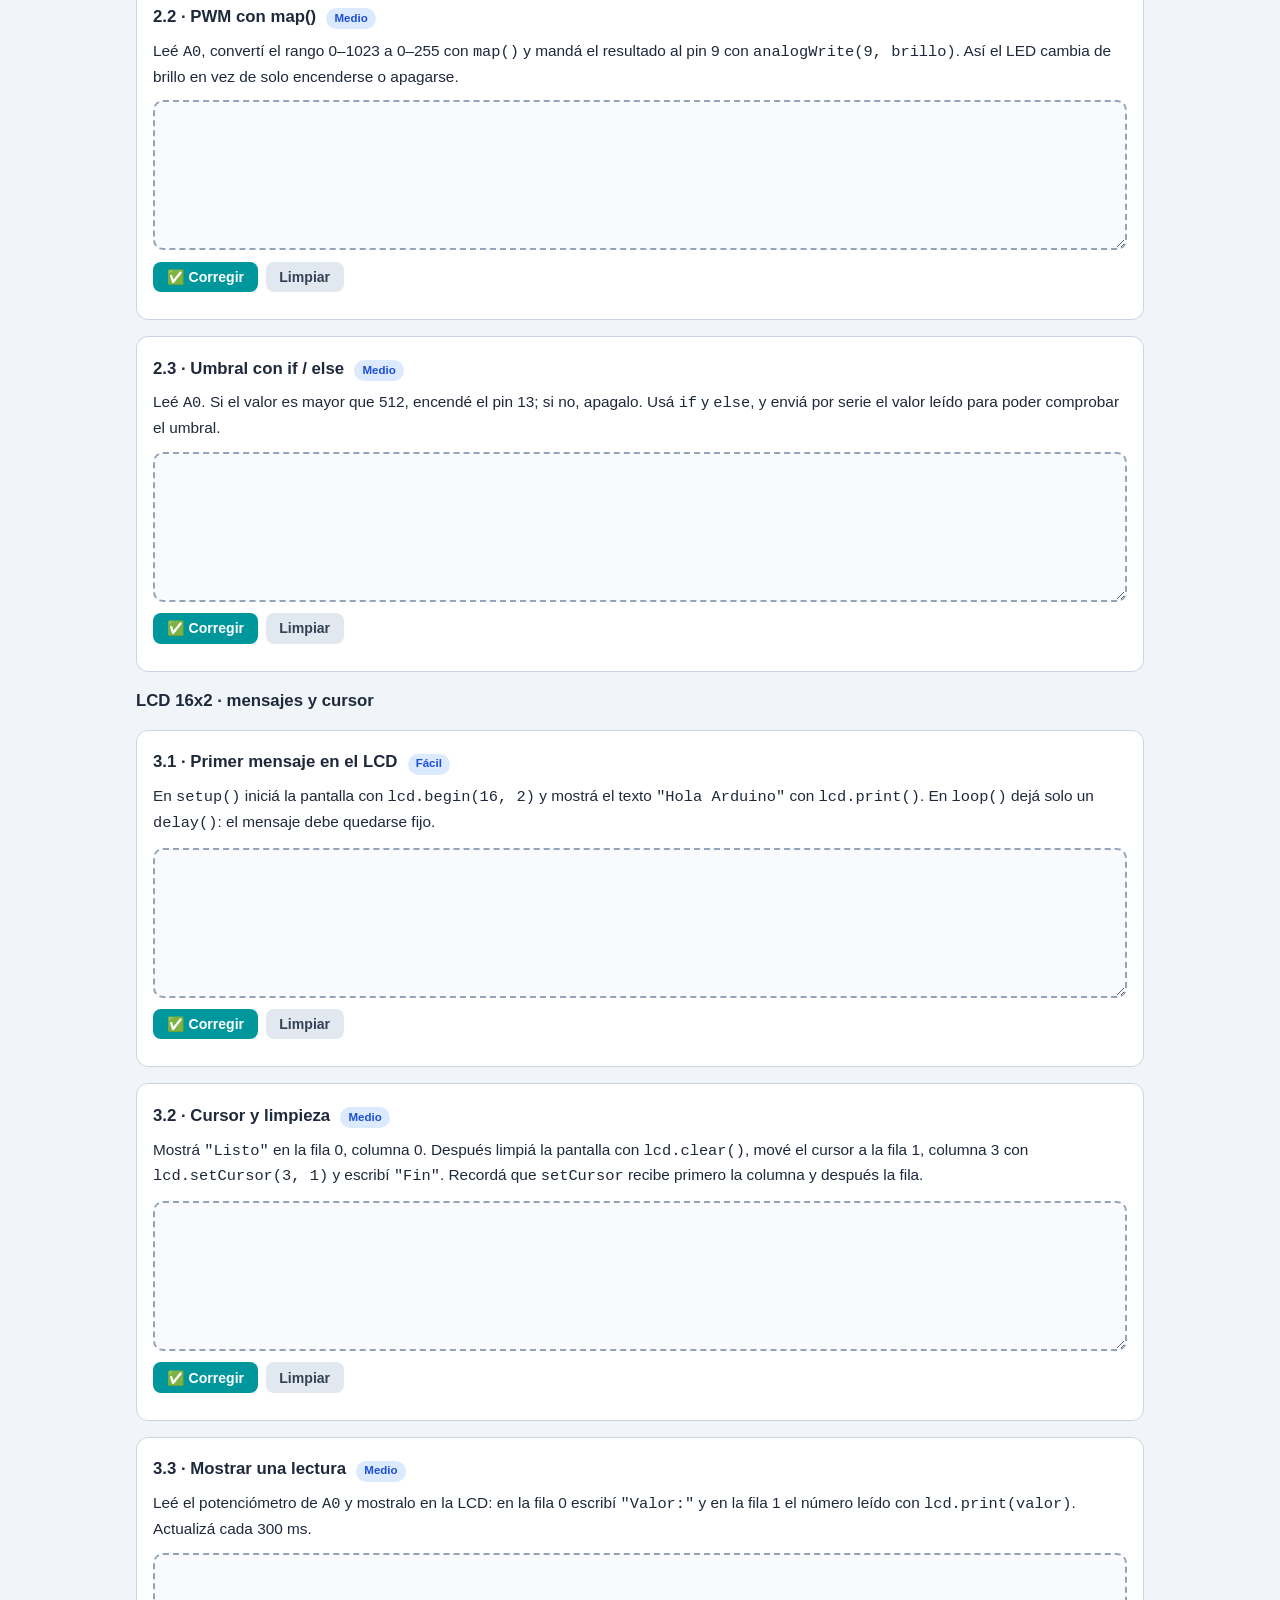
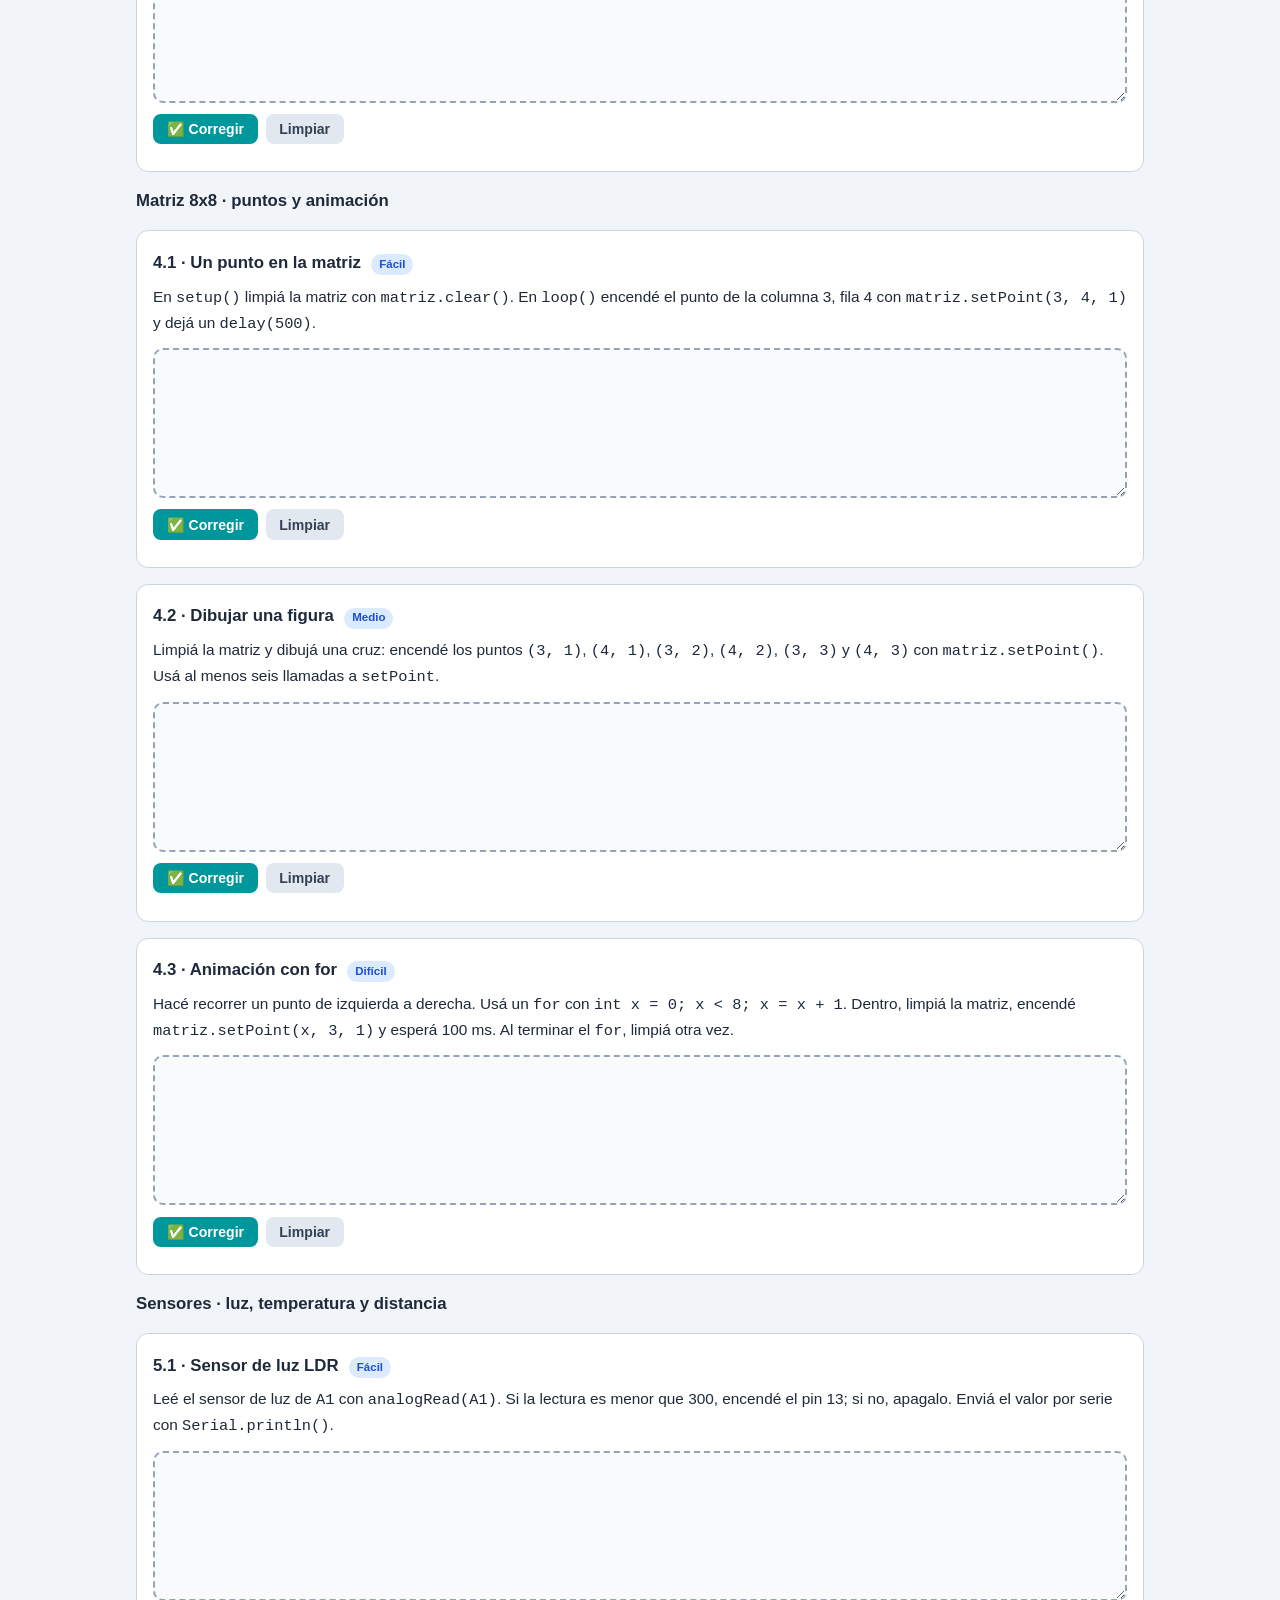
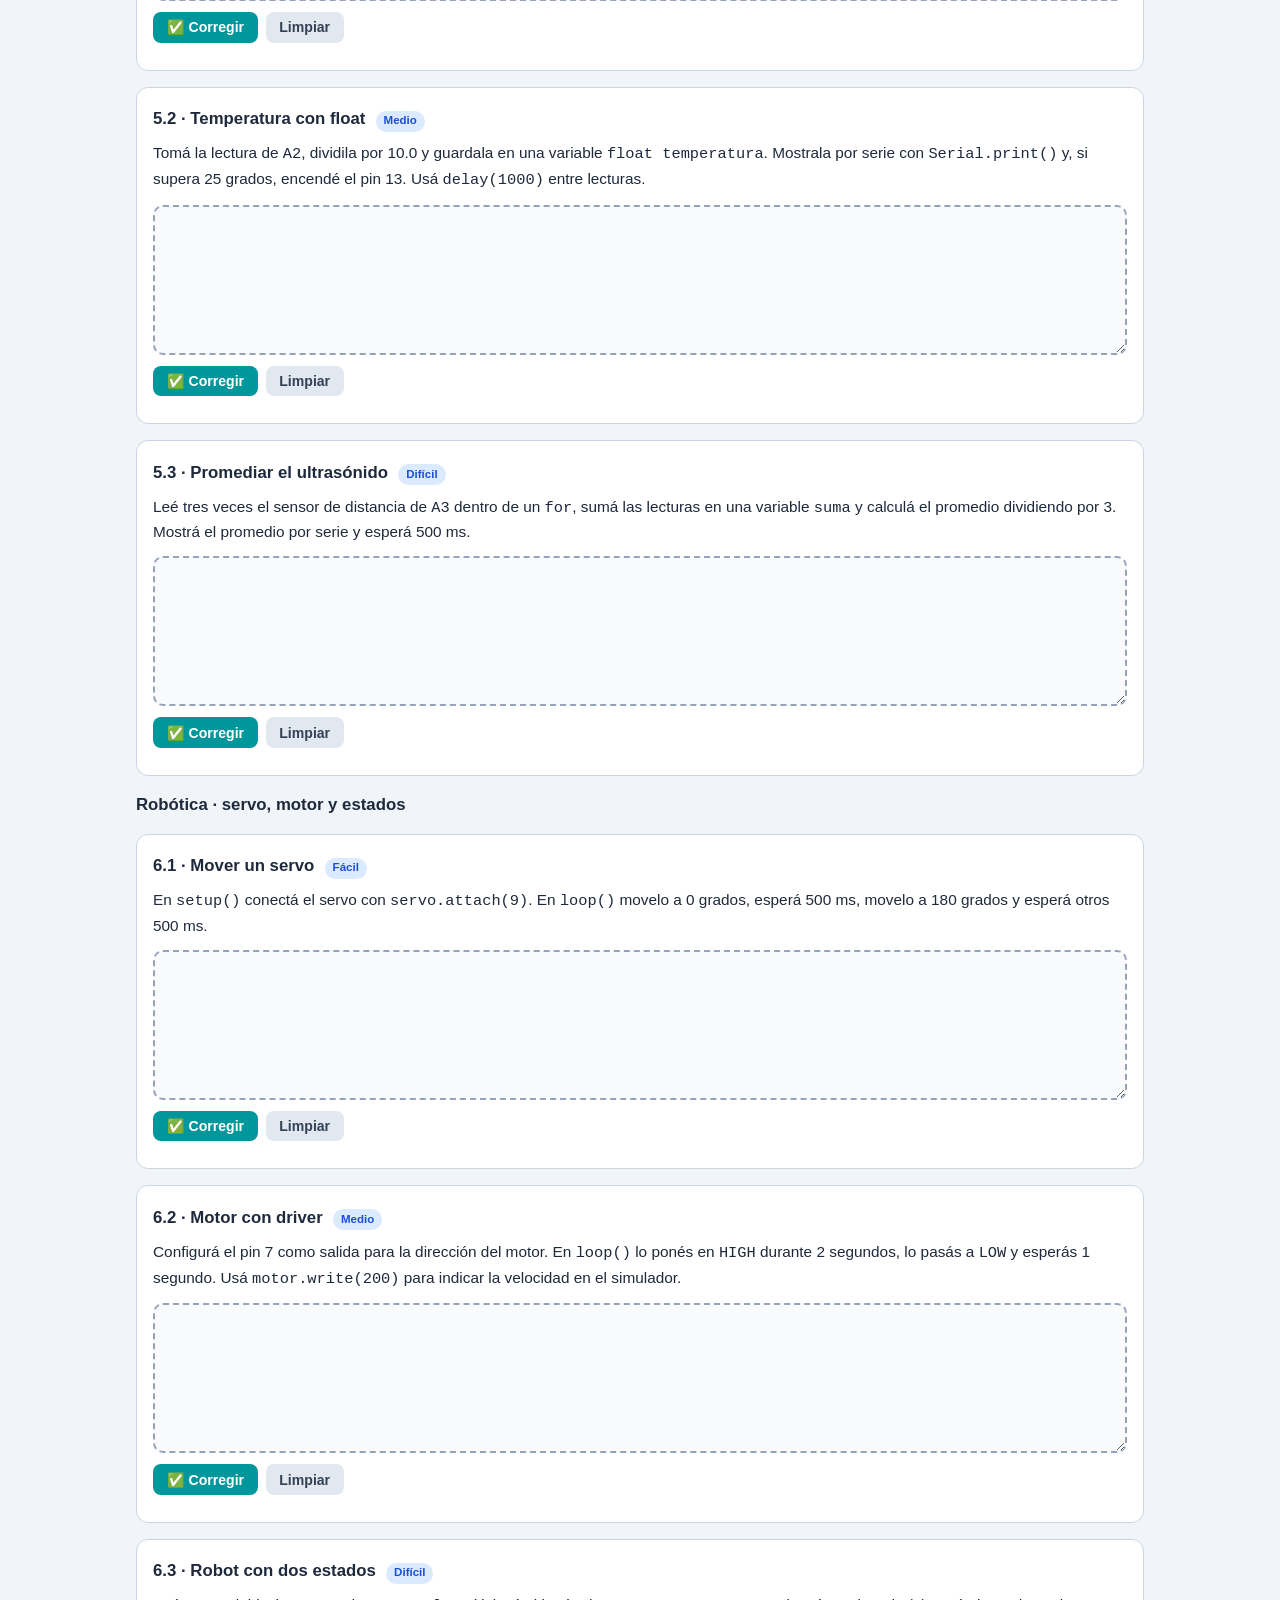
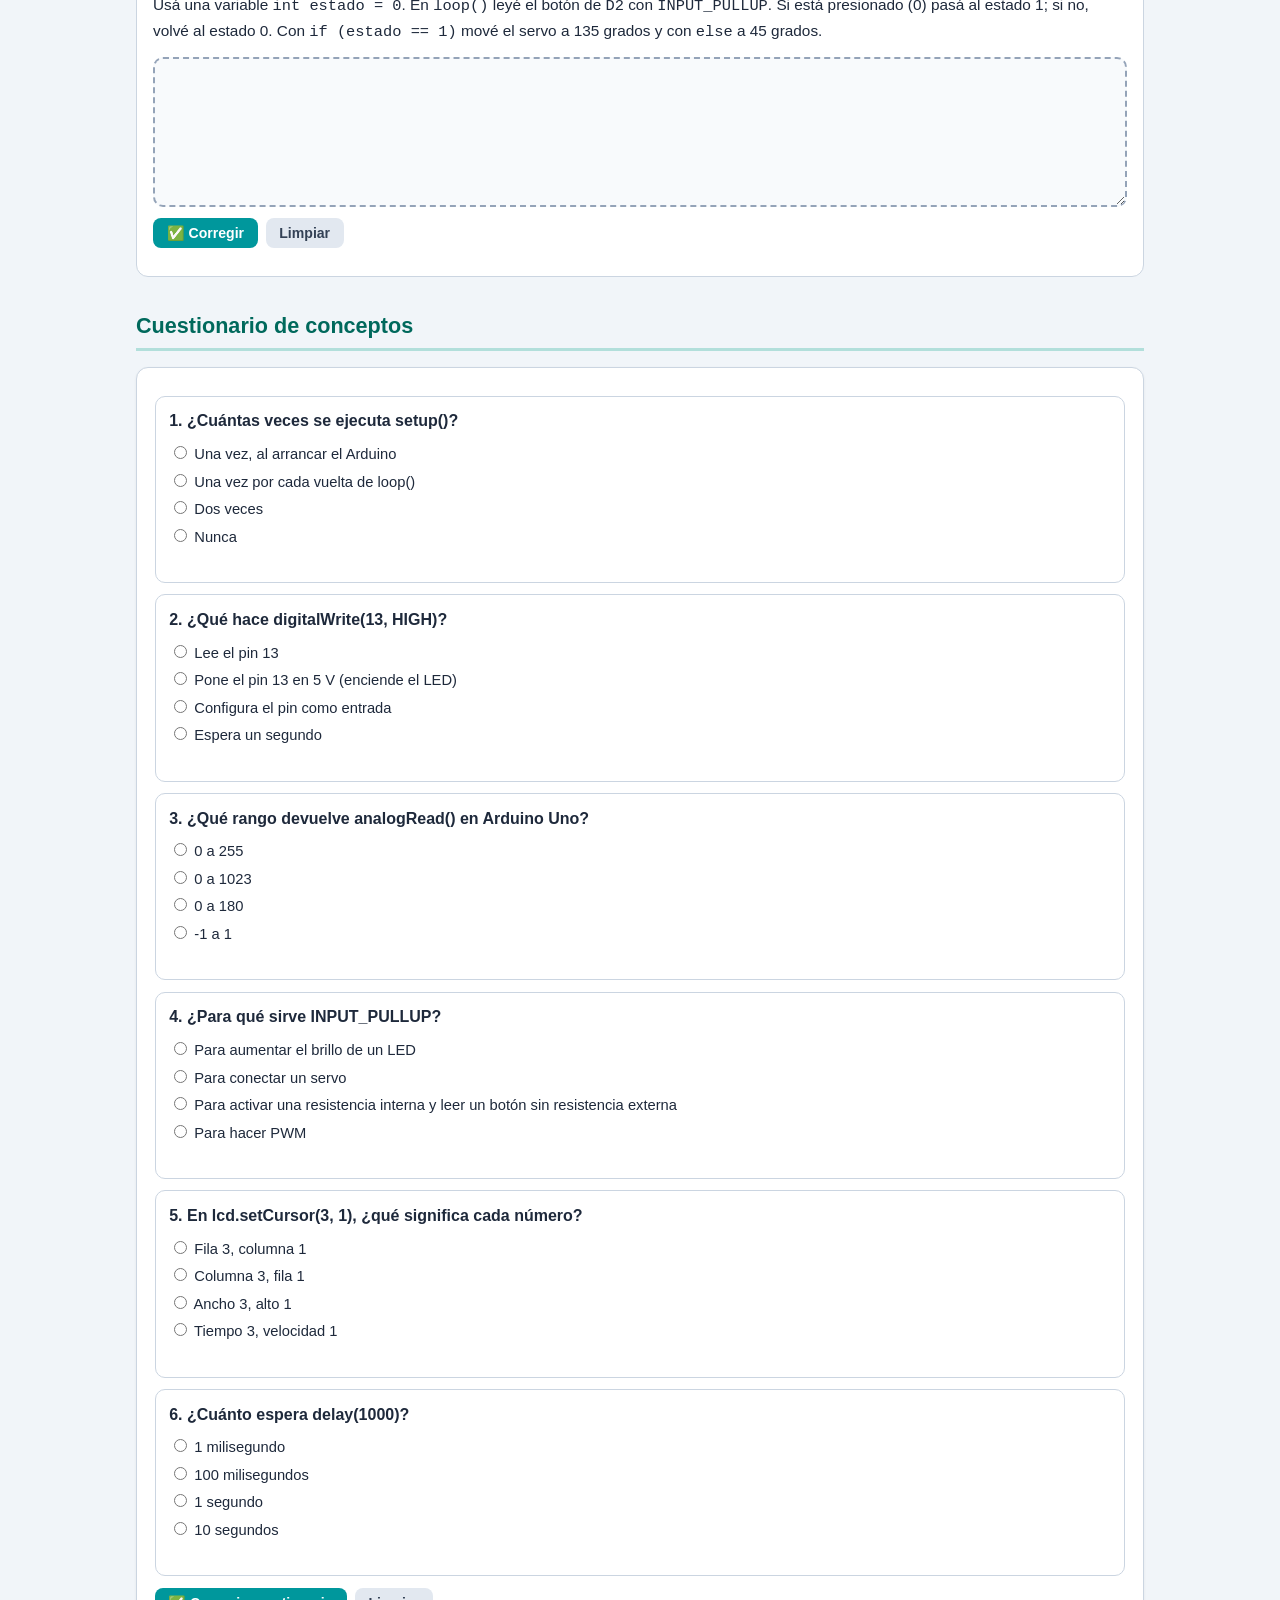
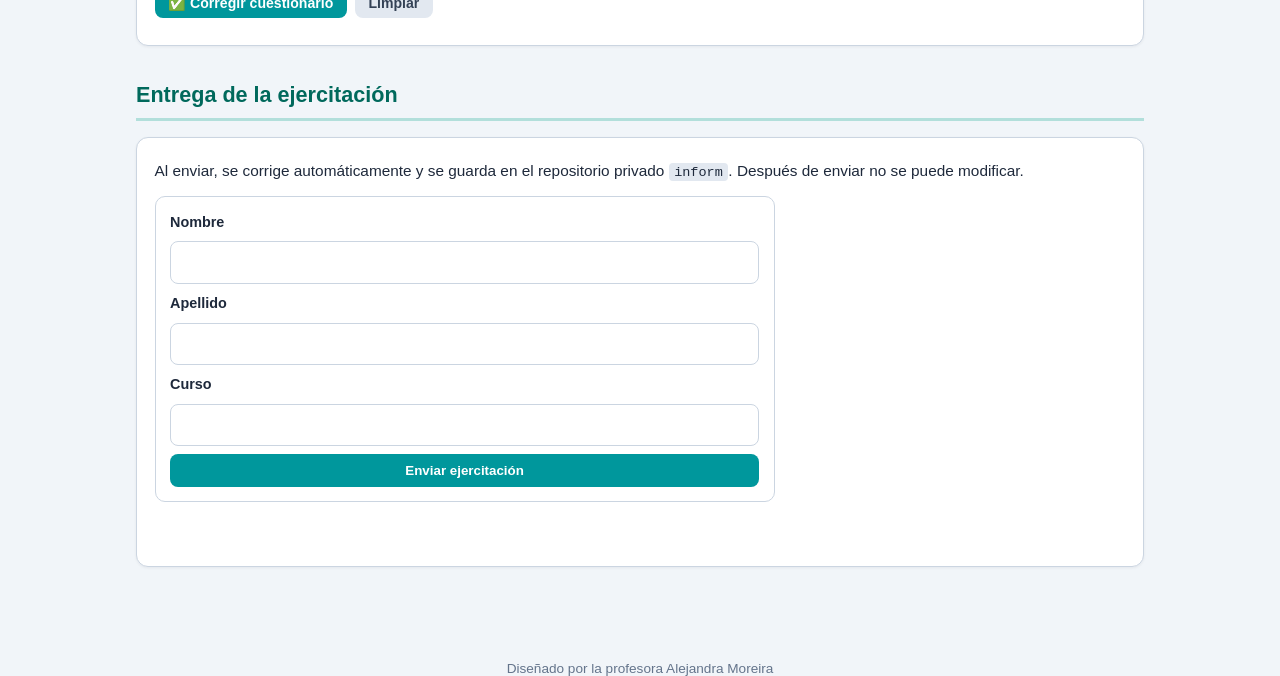
==== commit 474f19df: "Agregar teoría de componentes, conexiones y guía de Tinkercad" ====
--- a/index.html
+++ b/index.html
@@ -11,7 +11,7 @@
 <header class="hero">
   <h1>Arduino · Electrónica y Robótica</h1>
   <p>Aprendé a programar una Arduino Uno con simulación segura, corrección inmediata y proyectos de robótica. Las ideas se prueban primero en el laboratorio virtual y después se llevan al hardware real.</p>
-  <p class="volver"><a href="guia/index.html">📘 Guía de Teoría</a> · <a href="evaluacion.html">📝 Evaluaciones</a></p>
+  <p class="volver"><a href="guia/index.html">📘 Guía de Teoría</a> · <a href="tinkercad.html">🔌 Tinkercad</a> · <a href="evaluacion.html">📝 Evaluaciones</a></p>
 </header>
 
 <nav class="sumario" aria-label="Secciones de la portada">
@@ -20,6 +20,7 @@
   <a href="#ejercicios">Ejercitación</a>
   <a href="#quiz">Cuestionario</a>
   <a href="#entrega">Entrega</a>
+  <a href="tinkercad.html">Tinkercad</a>
 </nav>
 
 <nav class="nav-guias" aria-label="Temas de la guía">
--- a/estilos.css
+++ b/estilos.css
@@ -170,6 +170,19 @@
 .servo-bar i{display:block;height:100%;background:var(--naranja)}
 .servo-valor{font-weight:700;font-size:.9rem}
 .etiqueta{font-size:.78rem;text-transform:uppercase;letter-spacing:.06em;color:var(--muted);font-weight:700}
+/* ---------- Tablas de teoría y Tinkercad ---------- */
+.tabla{overflow-x:auto;margin:.8rem 0}
+table{border-collapse:collapse;width:100%;font-size:.9rem}
+th,td{border:1px solid var(--border);padding:.45rem .6rem;text-align:left;vertical-align:top}
+th{background:#e0f2f1;color:var(--arduino-dark);font-weight:700}
+tbody tr:nth-child(even){background:#f8fafc}
+td code.inline{white-space:nowrap}
+a.enlace-tink{
+  display:inline-block;margin:.3rem .4rem .3rem 0;text-decoration:none;
+  background:var(--arduino);color:#fff;font-weight:700;font-size:.88rem;
+  padding:.45rem .85rem;border-radius:999px;
+}
+a.enlace-tink:hover{background:var(--arduino-dark)}
 /* ---------- Ejercicios ---------- */
 .ejercicio{
   border:1px solid var(--border);border-radius:12px;background:#fff;
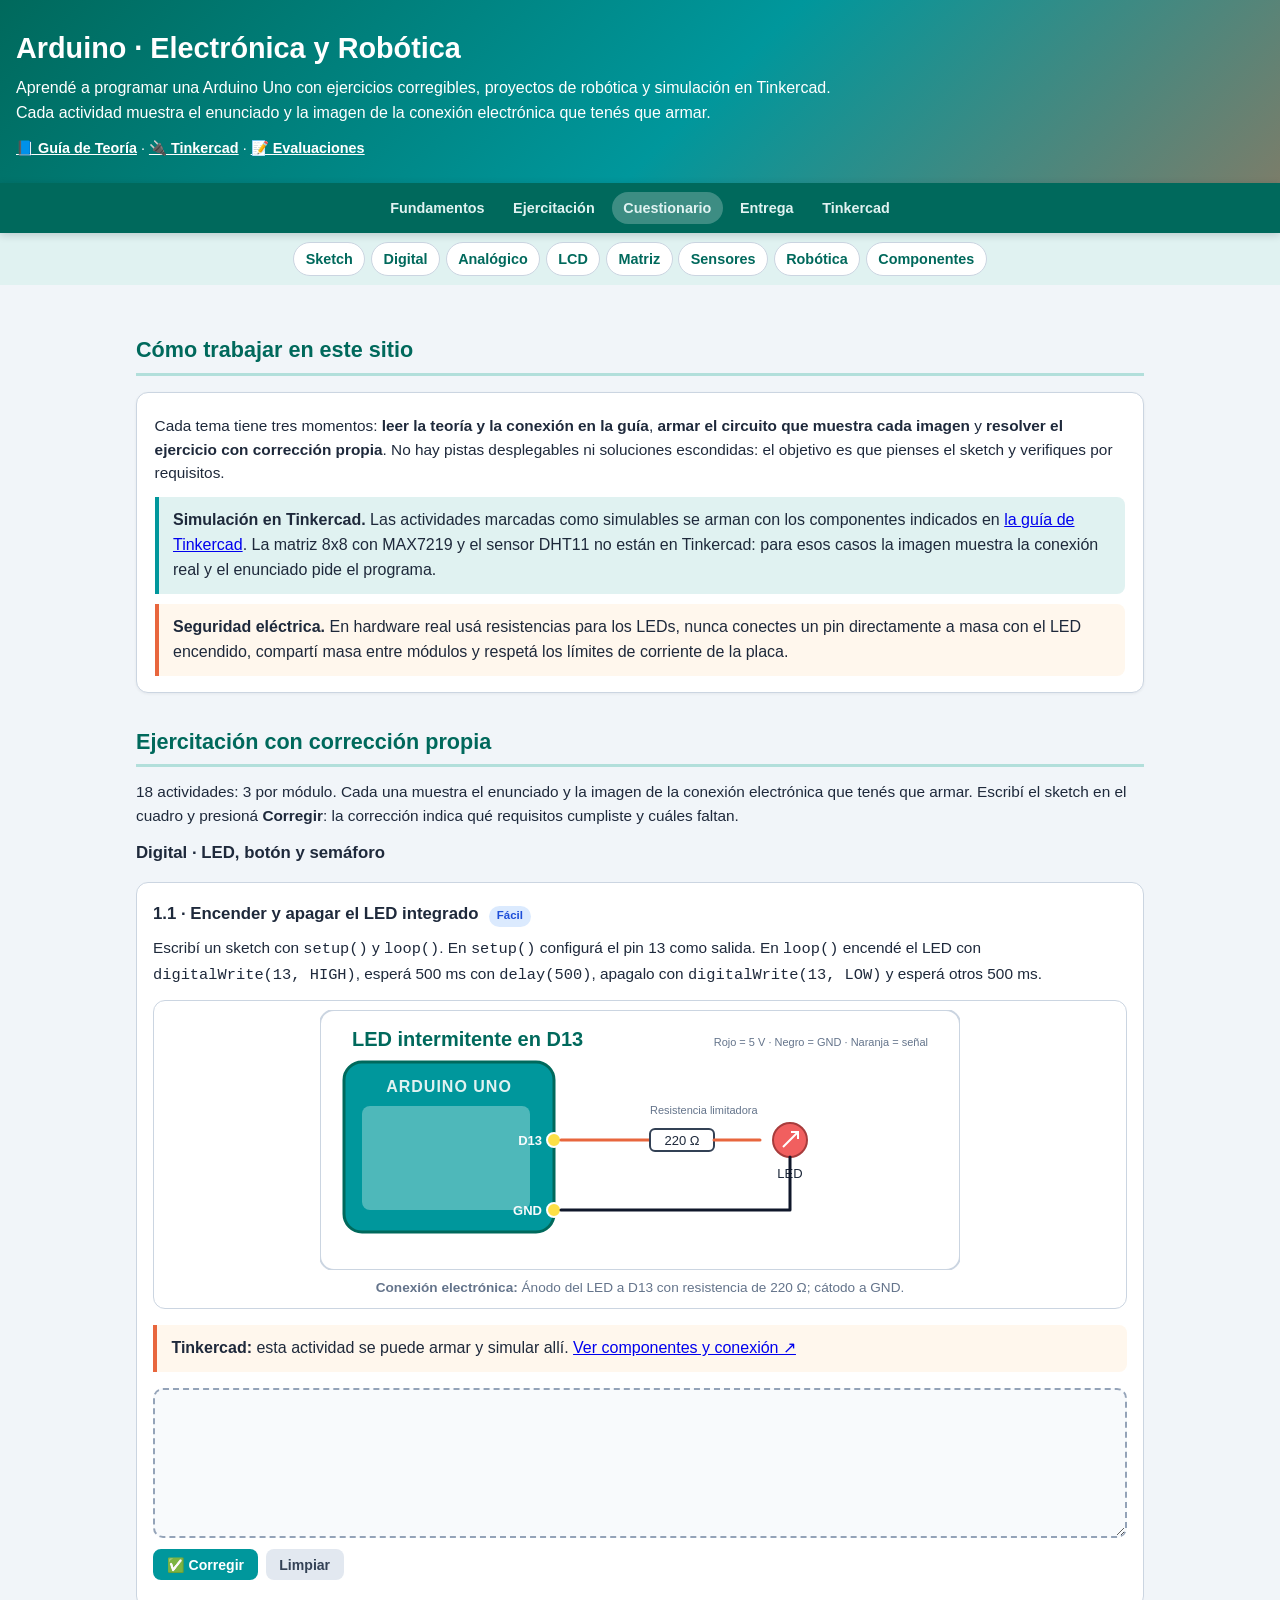
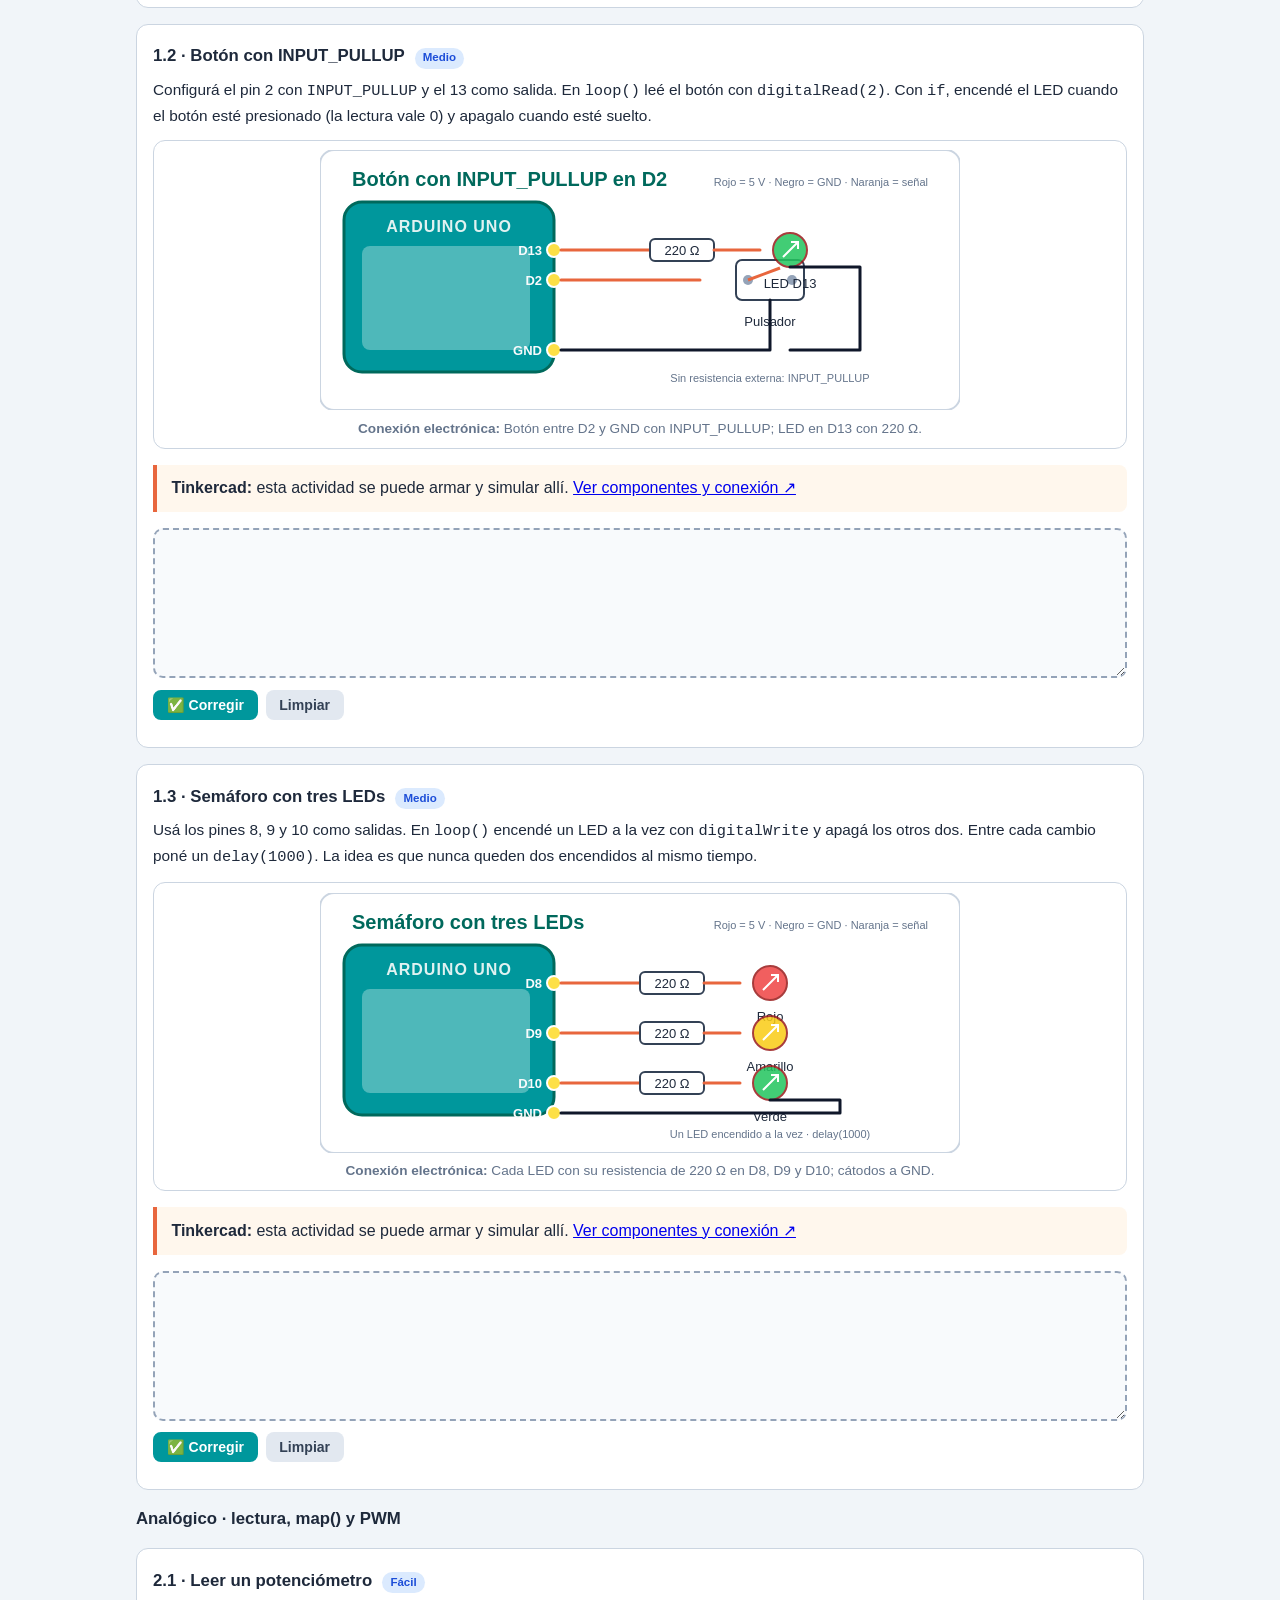
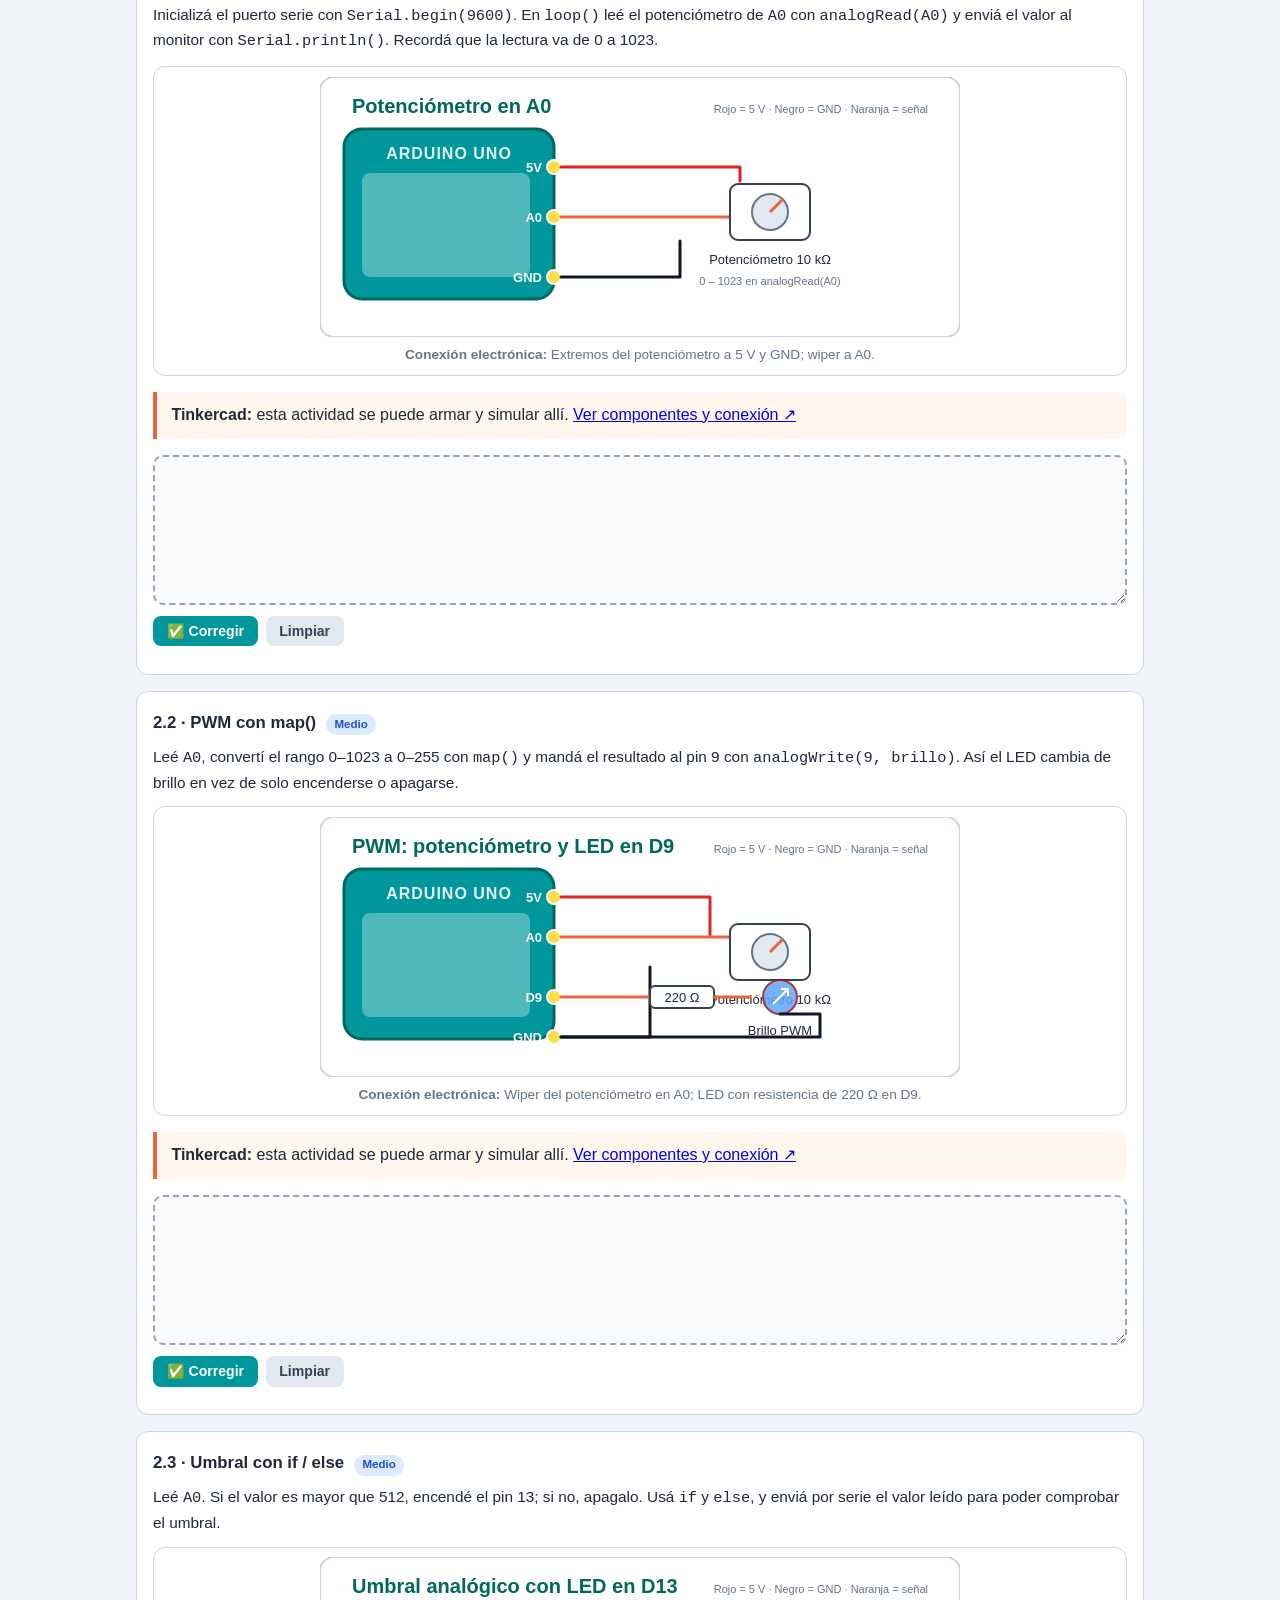
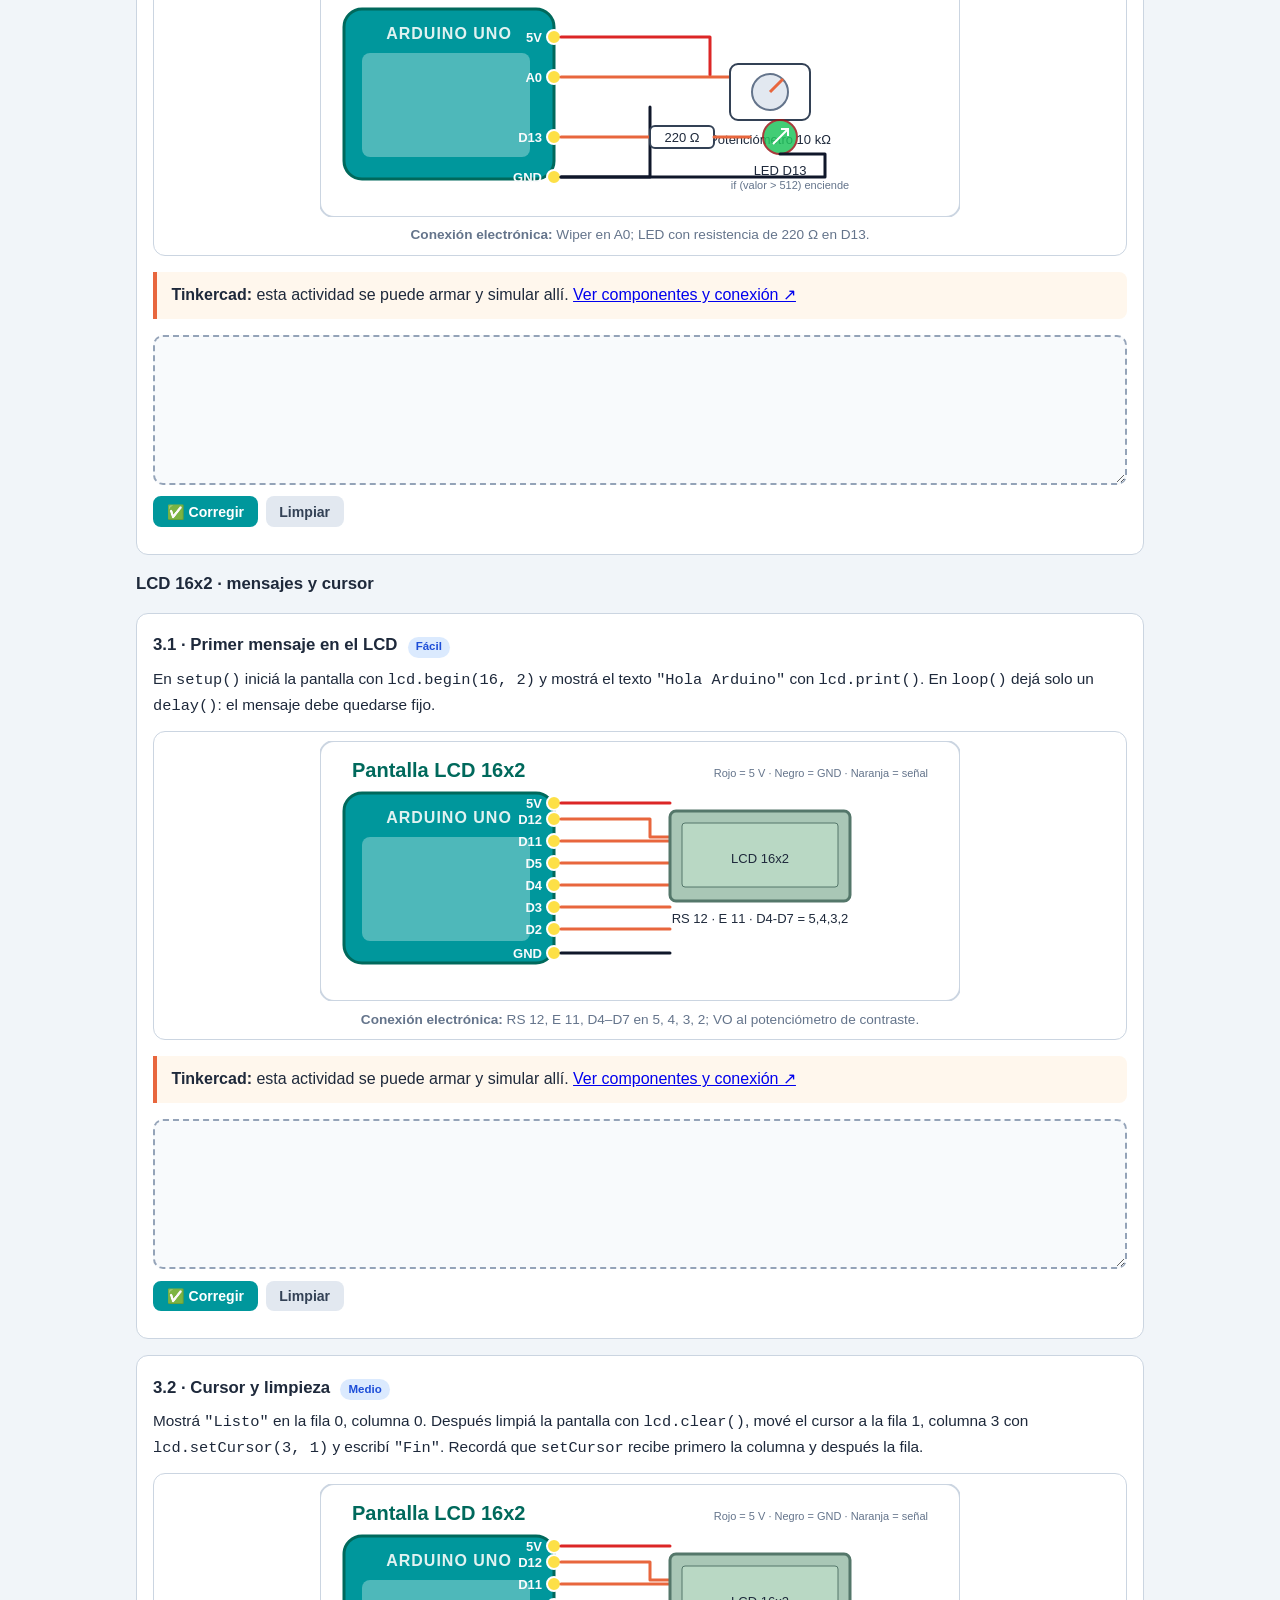
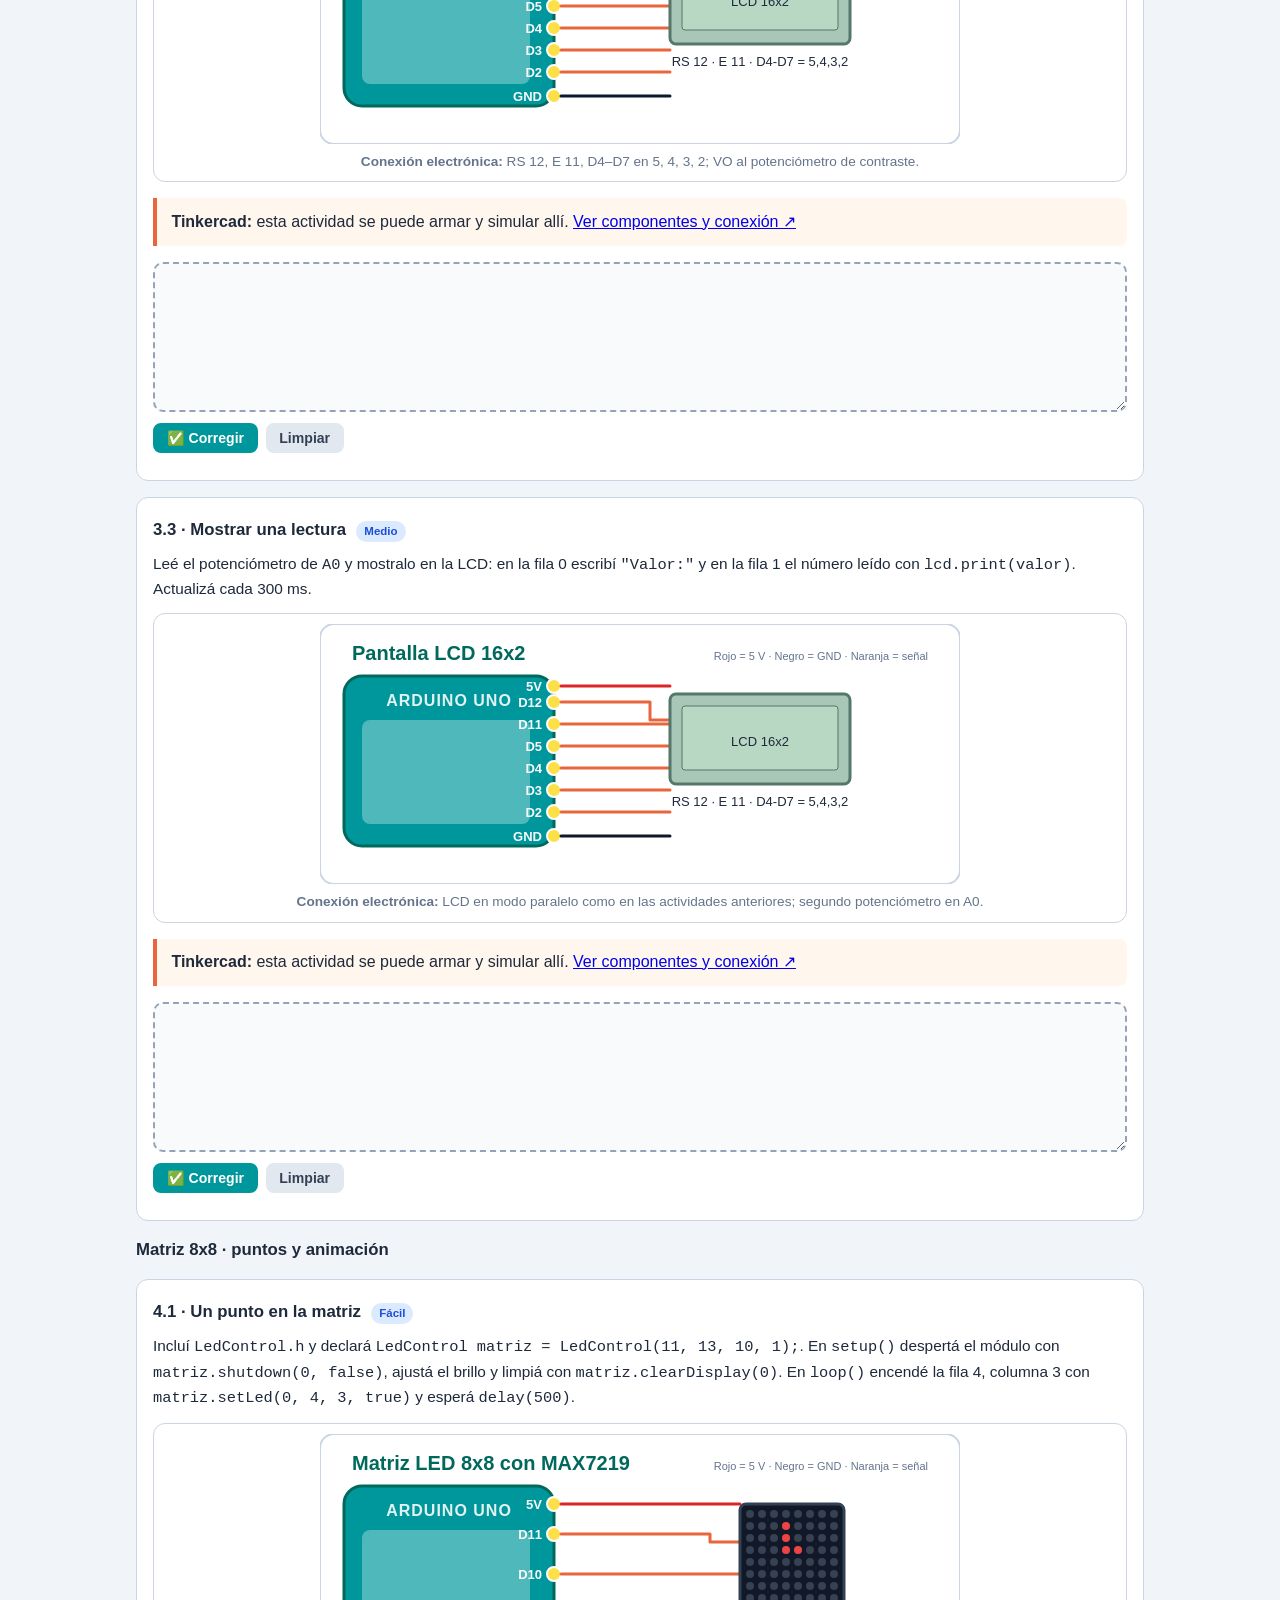
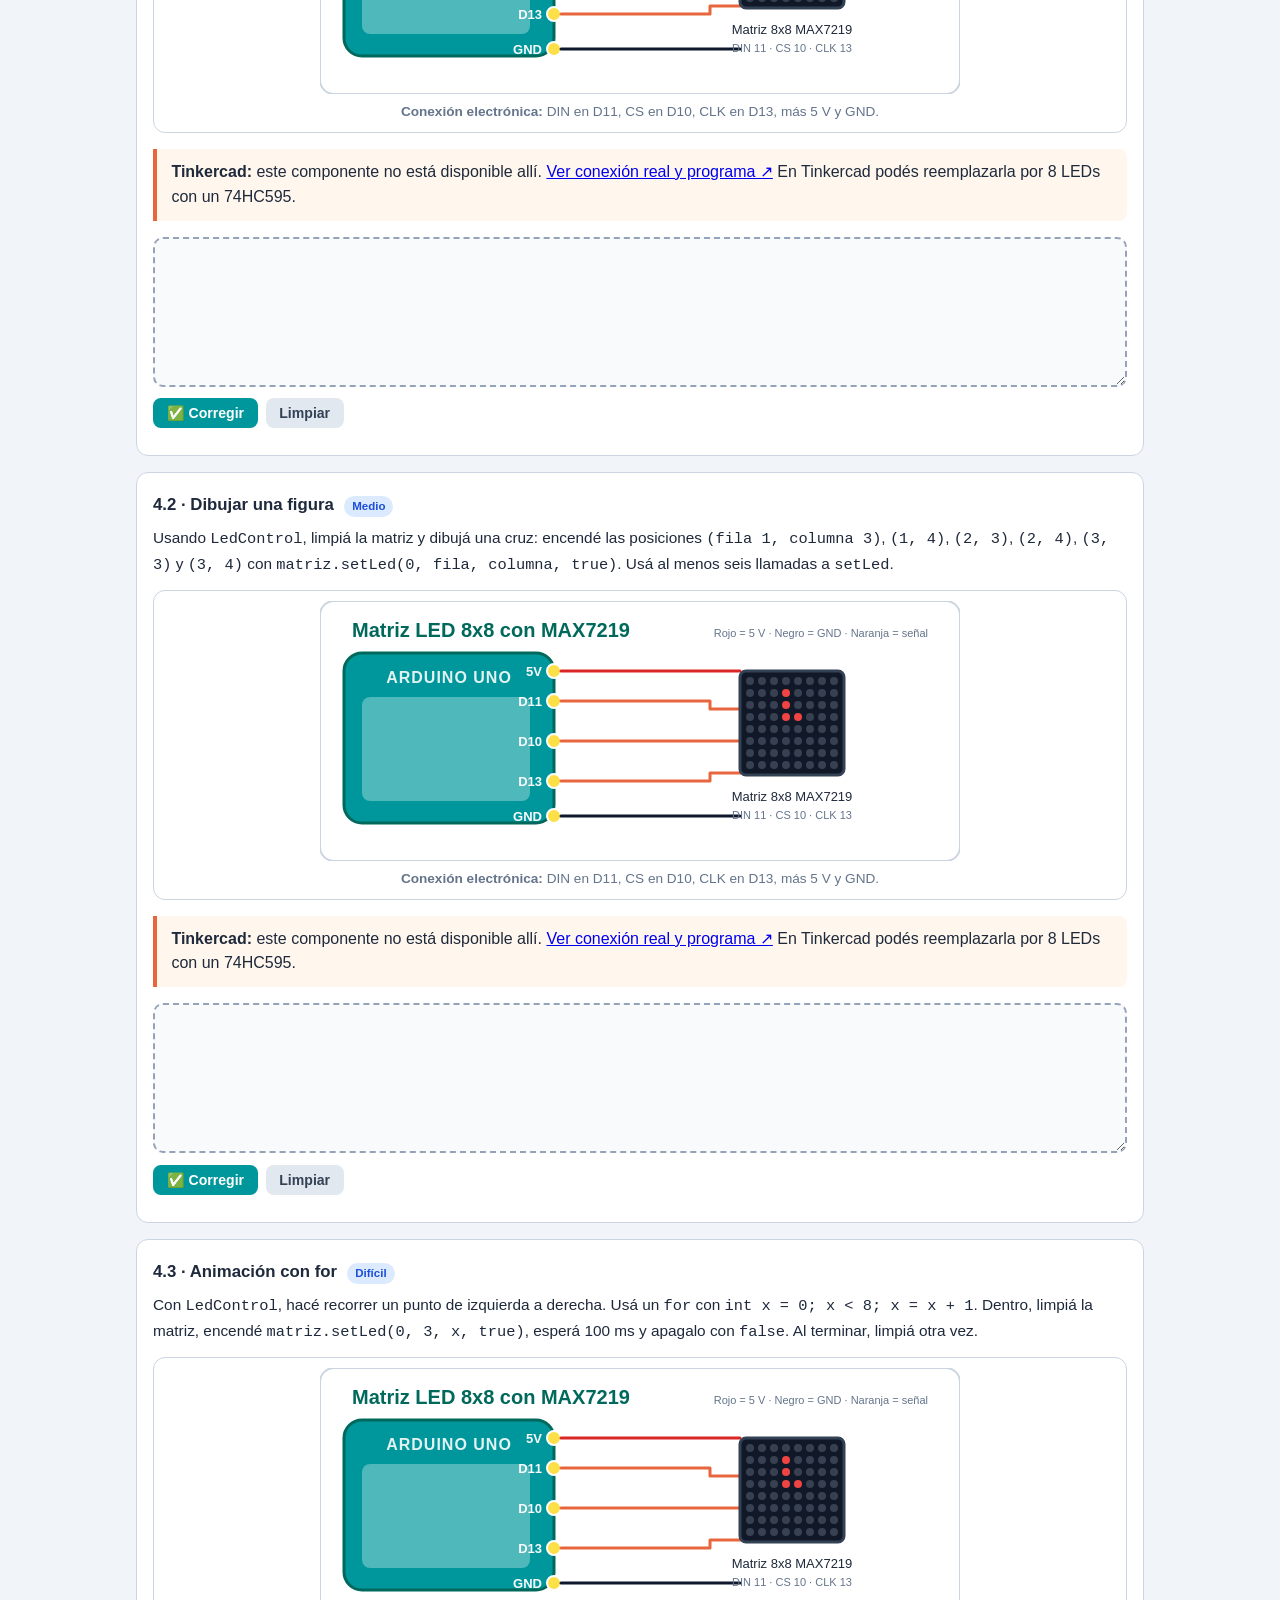
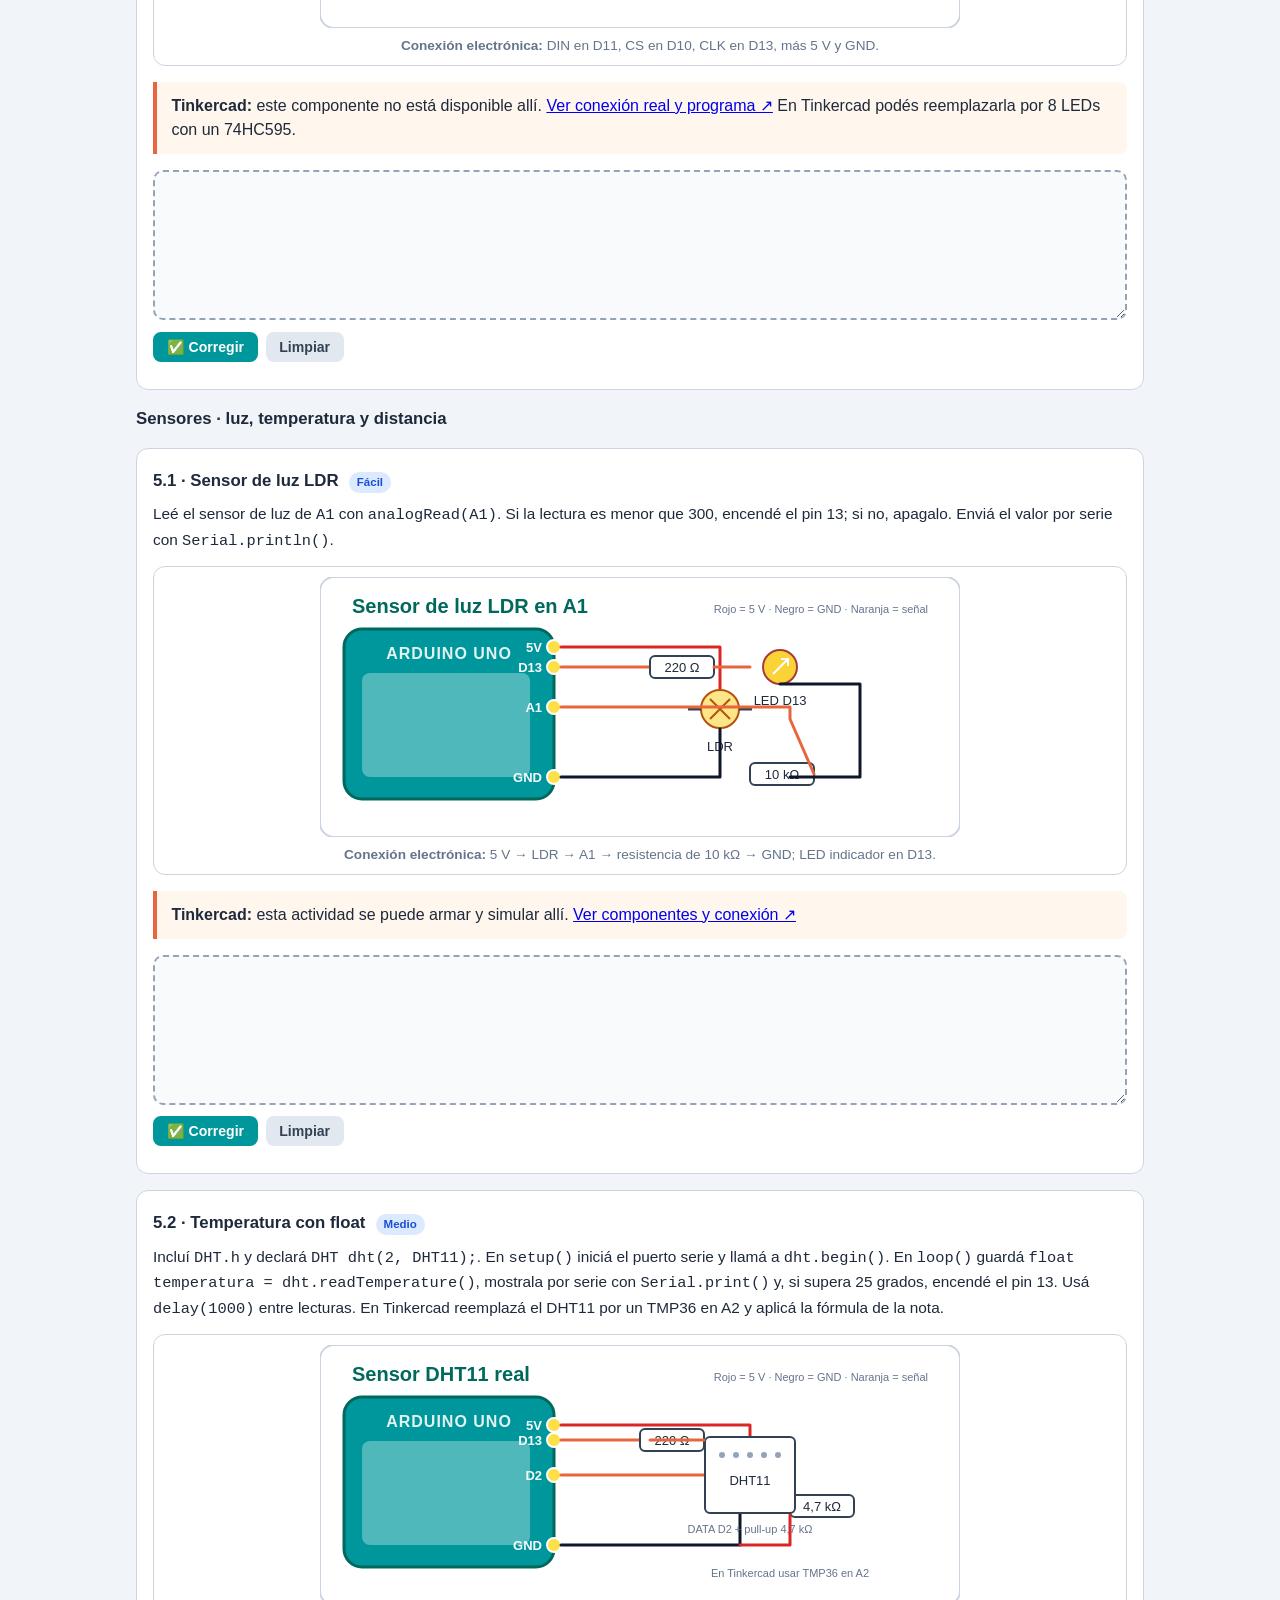
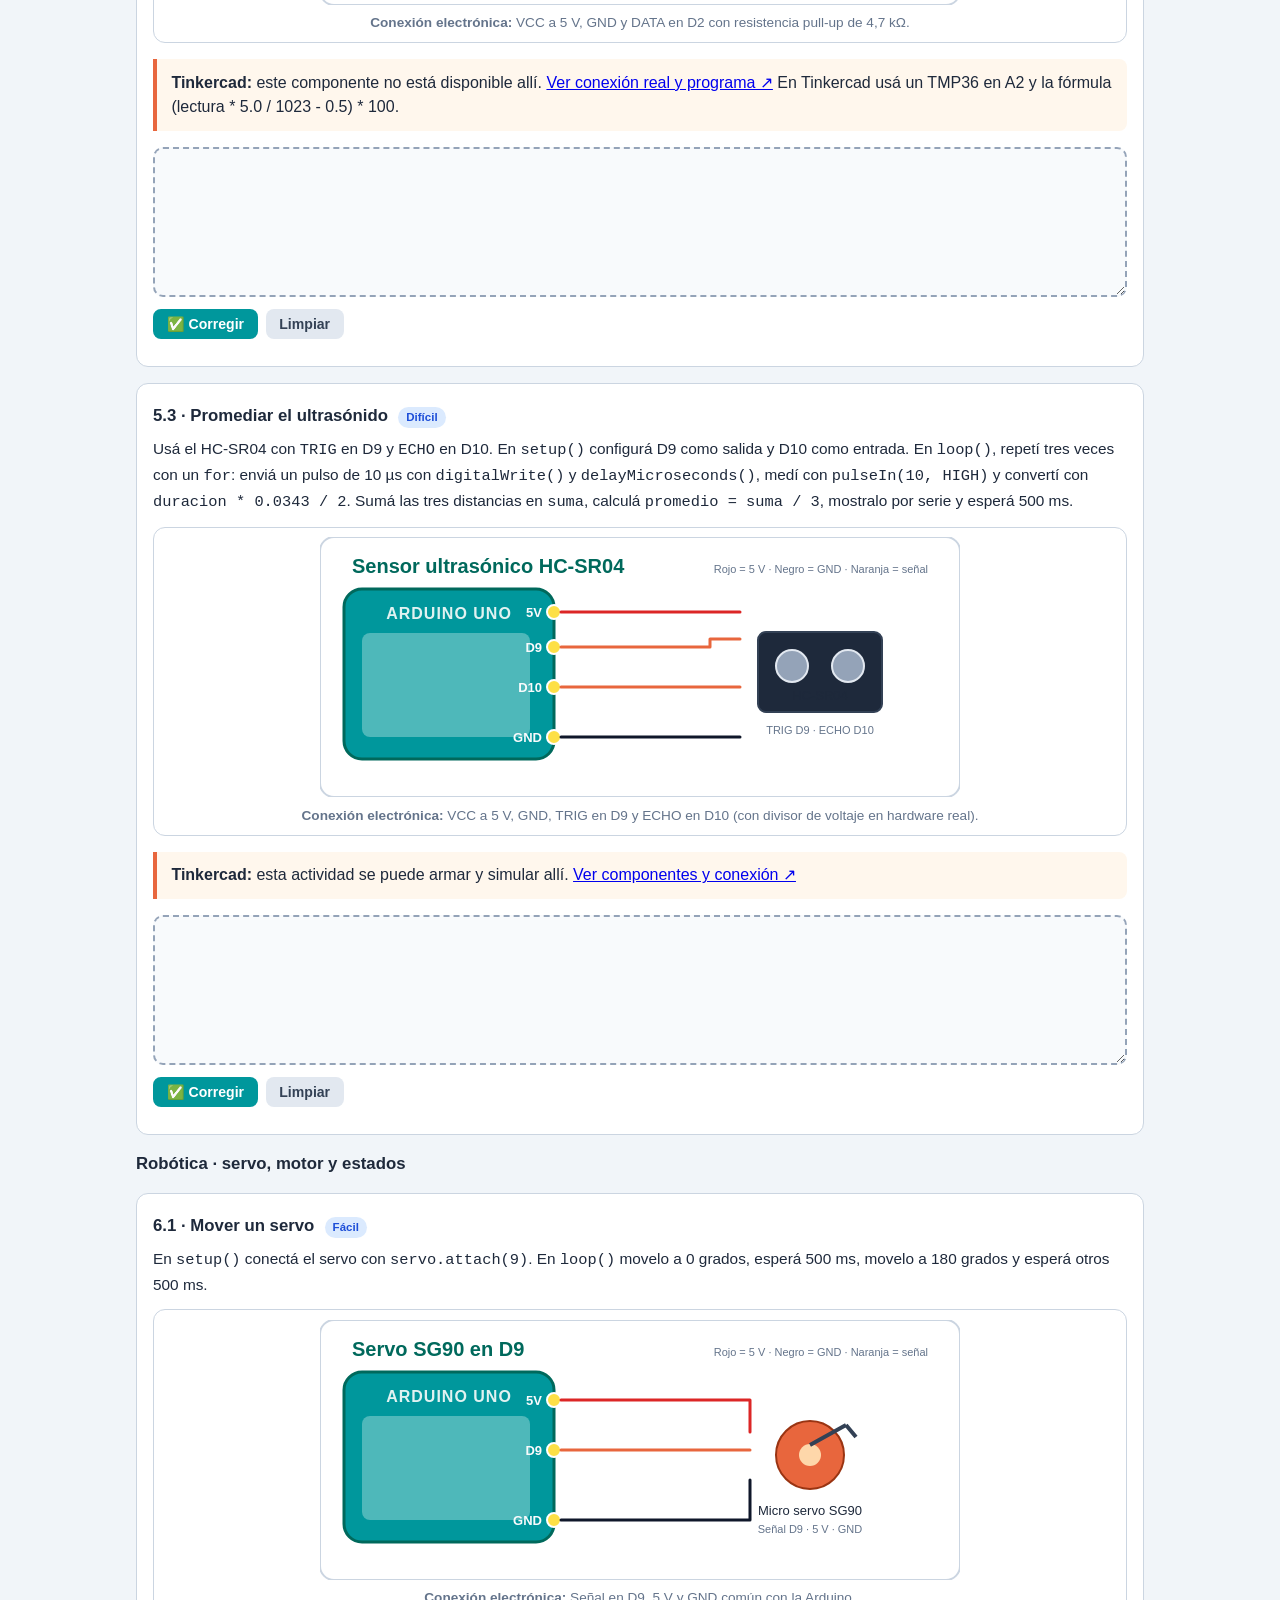
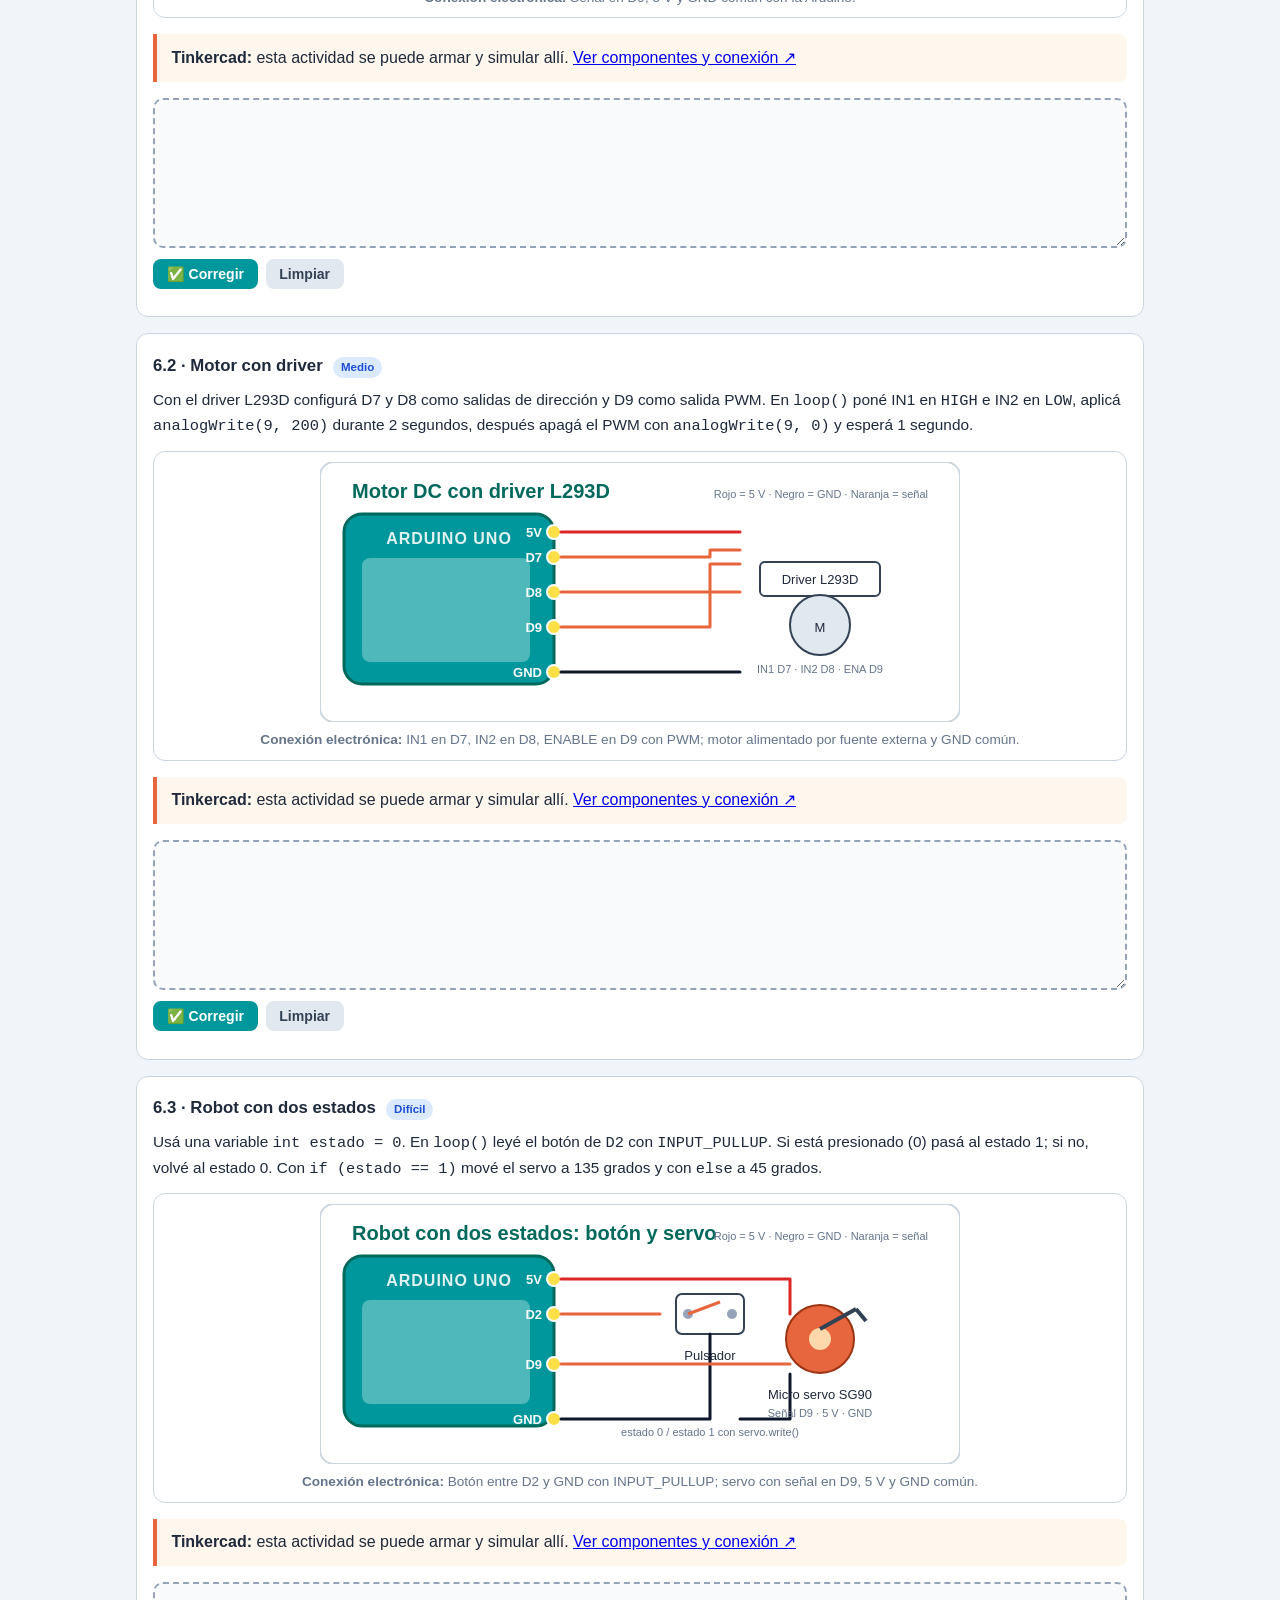
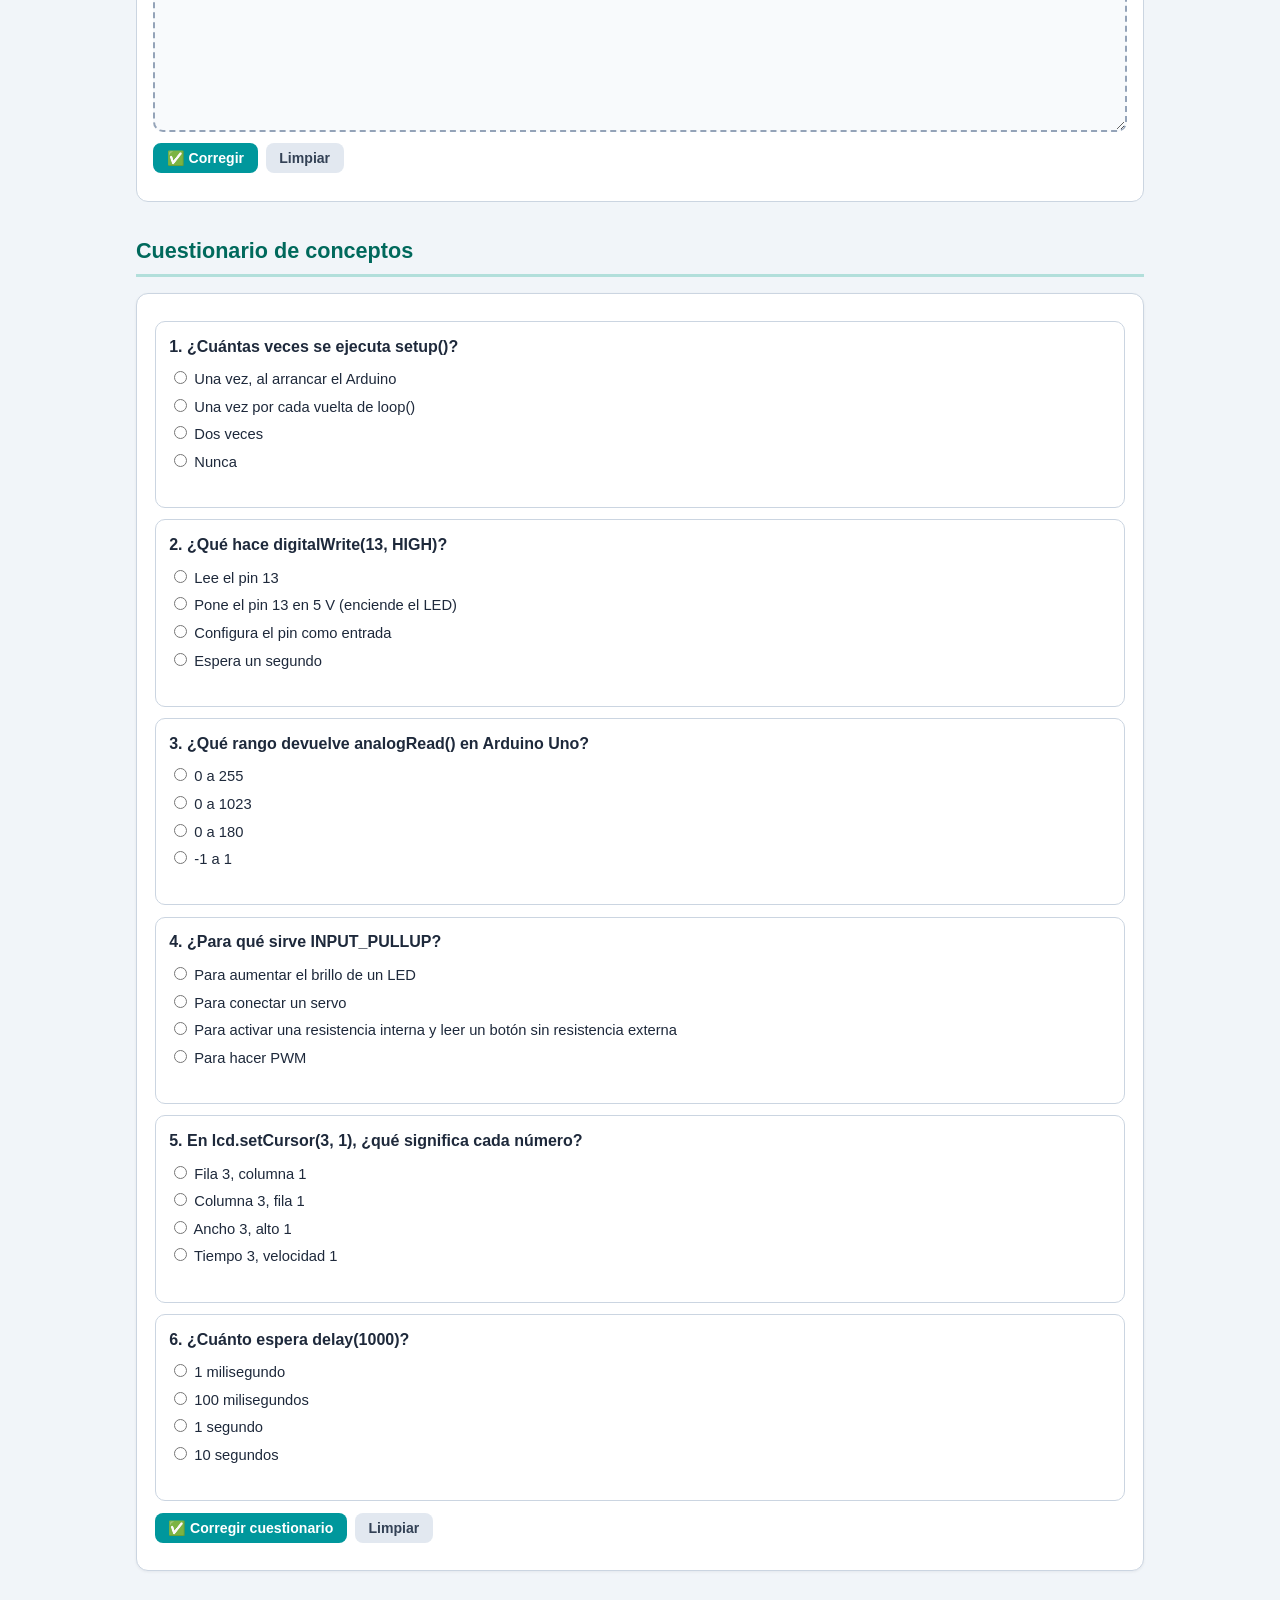
==== commit 9b7ccbd1: "Quitar laboratorio virtual y agregar esquemas de conexión en guía y ejercicios" ====
--- a/index.html
+++ b/index.html
@@ -3,20 +3,19 @@
 <head>
 <meta charset="utf-8">
 <meta name="viewport" content="width=device-width, initial-scale=1">
-<meta name="description" content="Guía interactiva, simulador Arduino Uno y ejercitación autocorregible de electrónica digital, analógica, LCD, matriz, sensores y robótica.">
+<meta name="description" content="Guía de Arduino Uno con teoría, diagramas de conexión, ejercitación autocorregible y simulación en Tinkercad.">
 <title>Arduino · Electrónica y Robótica</title>
 <link rel="stylesheet" href="estilos.css">
 </head>
 <body>
 <header class="hero">
   <h1>Arduino · Electrónica y Robótica</h1>
-  <p>Aprendé a programar una Arduino Uno con simulación segura, corrección inmediata y proyectos de robótica. Las ideas se prueban primero en el laboratorio virtual y después se llevan al hardware real.</p>
+  <p>Aprendé a programar una Arduino Uno con ejercicios corregibles, proyectos de robótica y simulación en Tinkercad. Cada actividad muestra el enunciado y la imagen de la conexión electrónica que tenés que armar.</p>
   <p class="volver"><a href="guia/index.html">📘 Guía de Teoría</a> · <a href="tinkercad.html">🔌 Tinkercad</a> · <a href="evaluacion.html">📝 Evaluaciones</a></p>
 </header>
 
 <nav class="sumario" aria-label="Secciones de la portada">
   <a href="#fundamentos">Fundamentos</a>
-  <a href="#laboratorio">Laboratorio</a>
   <a href="#ejercicios">Ejercitación</a>
   <a href="#quiz">Cuestionario</a>
   <a href="#entrega">Entrega</a>
@@ -31,74 +30,22 @@
   <a href="guia/index.html#matriz">Matriz</a>
   <a href="guia/index.html#sensores">Sensores</a>
   <a href="guia/index.html#robotica">Robótica</a>
+  <a href="guia/index.html#componentes">Componentes</a>
 </nav>
 
 <main>
   <section id="fundamentos">
     <h2 class="seccion">Cómo trabajar en este sitio</h2>
     <div class="card">
-      <p class="consigna">Cada tema tiene tres momentos: <strong>leer la guía</strong>, <strong>probar en el simulador</strong> y <strong>resolver ejercicios con corrección propia</strong>. No hay pistas desplegables ni soluciones escondidas: el objetivo es que pienses el sketch y verifiques por requisitos.</p>
-      <div class="concept"><strong>Simulación didáctica.</strong> El intérprete ejecuta un subconjunto de Arduino: <code class="inline">setup()</code>, <code class="inline">loop()</code>, variables, <code class="inline">if</code>, <code class="inline">for</code>, <code class="inline">while</code>, E/S digital y analógica, LCD, matriz, servo y monitor serie. No reemplaza al compilador real, pero sirve para razonar paso a paso.</div>
+      <p class="consigna">Cada tema tiene tres momentos: <strong>leer la teoría y la conexión en la guía</strong>, <strong>armar el circuito que muestra cada imagen</strong> y <strong>resolver el ejercicio con corrección propia</strong>. No hay pistas desplegables ni soluciones escondidas: el objetivo es que pienses el sketch y verifiques por requisitos.</p>
+      <div class="concept"><strong>Simulación en Tinkercad.</strong> Las actividades marcadas como simulables se arman con los componentes indicados en <a href="tinkercad.html">la guía de Tinkercad</a>. La matriz 8x8 con MAX7219 y el sensor DHT11 no están en Tinkercad: para esos casos la imagen muestra la conexión real y el enunciado pide el programa.</div>
       <div class="nota"><strong>Seguridad eléctrica.</strong> En hardware real usá resistencias para los LEDs, nunca conectes un pin directamente a masa con el LED encendido, compartí masa entre módulos y respetá los límites de corriente de la placa.</div>
-    </div>
-  </section>
-
-  <section id="laboratorio">
-    <h2 class="seccion">Laboratorio virtual · Arduino Uno</h2>
-    <div class="card">
-      <p class="consigna">Elegí un escenario, editá el código y ejecutalo. Podés avanzar de a un paso para ver qué hace cada instrucción. Los controles cambian las entradas y el monitor serie muestra lo que imprime el programa.</p>
-      <div id="sim-tabs" class="tabs" role="tablist" aria-label="Escenarios del simulador"></div>
-      <div class="lab-grid">
-        <div class="lab-col">
-          <label class="etiqueta" for="codigo-arduino">Sketch</label>
-          <textarea id="codigo-arduino" class="codigo" spellcheck="false" aria-label="Código Arduino"></textarea>
-          <div class="acciones">
-            <button type="button" id="sim-ejecutar" class="accion primaria">▶ Ejecutar</button>
-            <button type="button" id="sim-paso" class="accion secundaria">⏭ Paso a paso</button>
-            <button type="button" id="sim-reiniciar" class="accion alerta">↺ Reiniciar</button>
-            <label class="etiqueta" for="sim-vueltas">Vueltas de loop:
-              <input id="sim-vueltas" type="number" min="1" max="30" value="6" style="width:70px">
-            </label>
-          </div>
-          <div id="sim-estado" class="sim-estado" role="status" aria-live="polite"></div>
-          <div id="controles-sim" class="controles-sim"></div>
-          <div id="monitor-serial" class="monitor" aria-label="Monitor serie"></div>
-        </div>
-        <div class="lab-col">
-          <div class="board">
-            <h4>ARDUINO UNO</h4>
-            <div id="pines-digitales" class="fila-pines" aria-label="Pines digitales"></div>
-            <div id="pines-analogicos" class="fila-pines" aria-label="Pines analógicos"></div>
-          </div>
-          <div class="paneles">
-            <div>
-              <p class="etiqueta">LCD 16x2</p>
-              <div id="panel-lcd" class="lcd" aria-label="Pantalla LCD"></div>
-            </div>
-            <div>
-              <p class="etiqueta">Matriz 8x8</p>
-              <div id="panel-matriz" class="matriz" aria-label="Matriz LED"></div>
-            </div>
-          </div>
-          <div class="paneles">
-            <div>
-              <p class="etiqueta">Servo</p>
-              <div class="servo-bar" id="servo-barra"><i></i></div>
-              <p class="servo-valor" id="servo-valor">90°</p>
-            </div>
-            <div>
-              <p class="etiqueta">Motor</p>
-              <p class="servo-valor" id="motor-valor">detenido</p>
-            </div>
-          </div>
-        </div>
-      </div>
     </div>
   </section>
 
   <section id="ejercicios">
     <h2 class="seccion">Ejercitación con corrección propia</h2>
-    <p class="consigna">18 actividades: 3 por módulo. Escribí el sketch en el cuadro y presioná <strong>Corregir</strong>. La corrección indica qué requisitos cumpliste y cuáles faltan.</p>
+    <p class="consigna">18 actividades: 3 por módulo. Cada una muestra el enunciado y la imagen de la conexión electrónica que tenés que armar. Escribí el sketch en el cuadro y presioná <strong>Corregir</strong>: la corrección indica qué requisitos cumpliste y cuáles faltan.</p>
 
     <h3>Digital · LED, botón y semáforo</h3>
     <div id="ej-digital"></div>
@@ -149,8 +96,6 @@
 </footer>
 
 <script src="scripts/entrega.js"></script>
-<script src="sim/arduino.js"></script>
-<script src="laboratorio.js"></script>
 <script src="ejercicios.js"></script>
 <script src="app.js"></script>
 </body>
--- a/estilos.css
+++ b/estilos.css
@@ -183,6 +183,16 @@
   padding:.45rem .85rem;border-radius:999px;
 }
 a.enlace-tink:hover{background:var(--arduino-dark)}
+/* ---------- Diagramas de conexión ---------- */
+figure.figura-circuito{
+  margin:.9rem 0;padding:.6rem;background:#ffffff;
+  border:1px solid var(--border);border-radius:12px;
+}
+figure.figura-circuito img{display:block;width:100%;max-width:640px;height:auto;margin:0 auto}
+figure.figura-circuito figcaption{
+  margin-top:.45rem;text-align:center;font-size:.85rem;color:var(--muted);
+}
+.ejercicio figure.figura-circuito{margin:.7rem 0}
 /* ---------- Ejercicios ---------- */
 .ejercicio{
   border:1px solid var(--border);border-radius:12px;background:#fff;
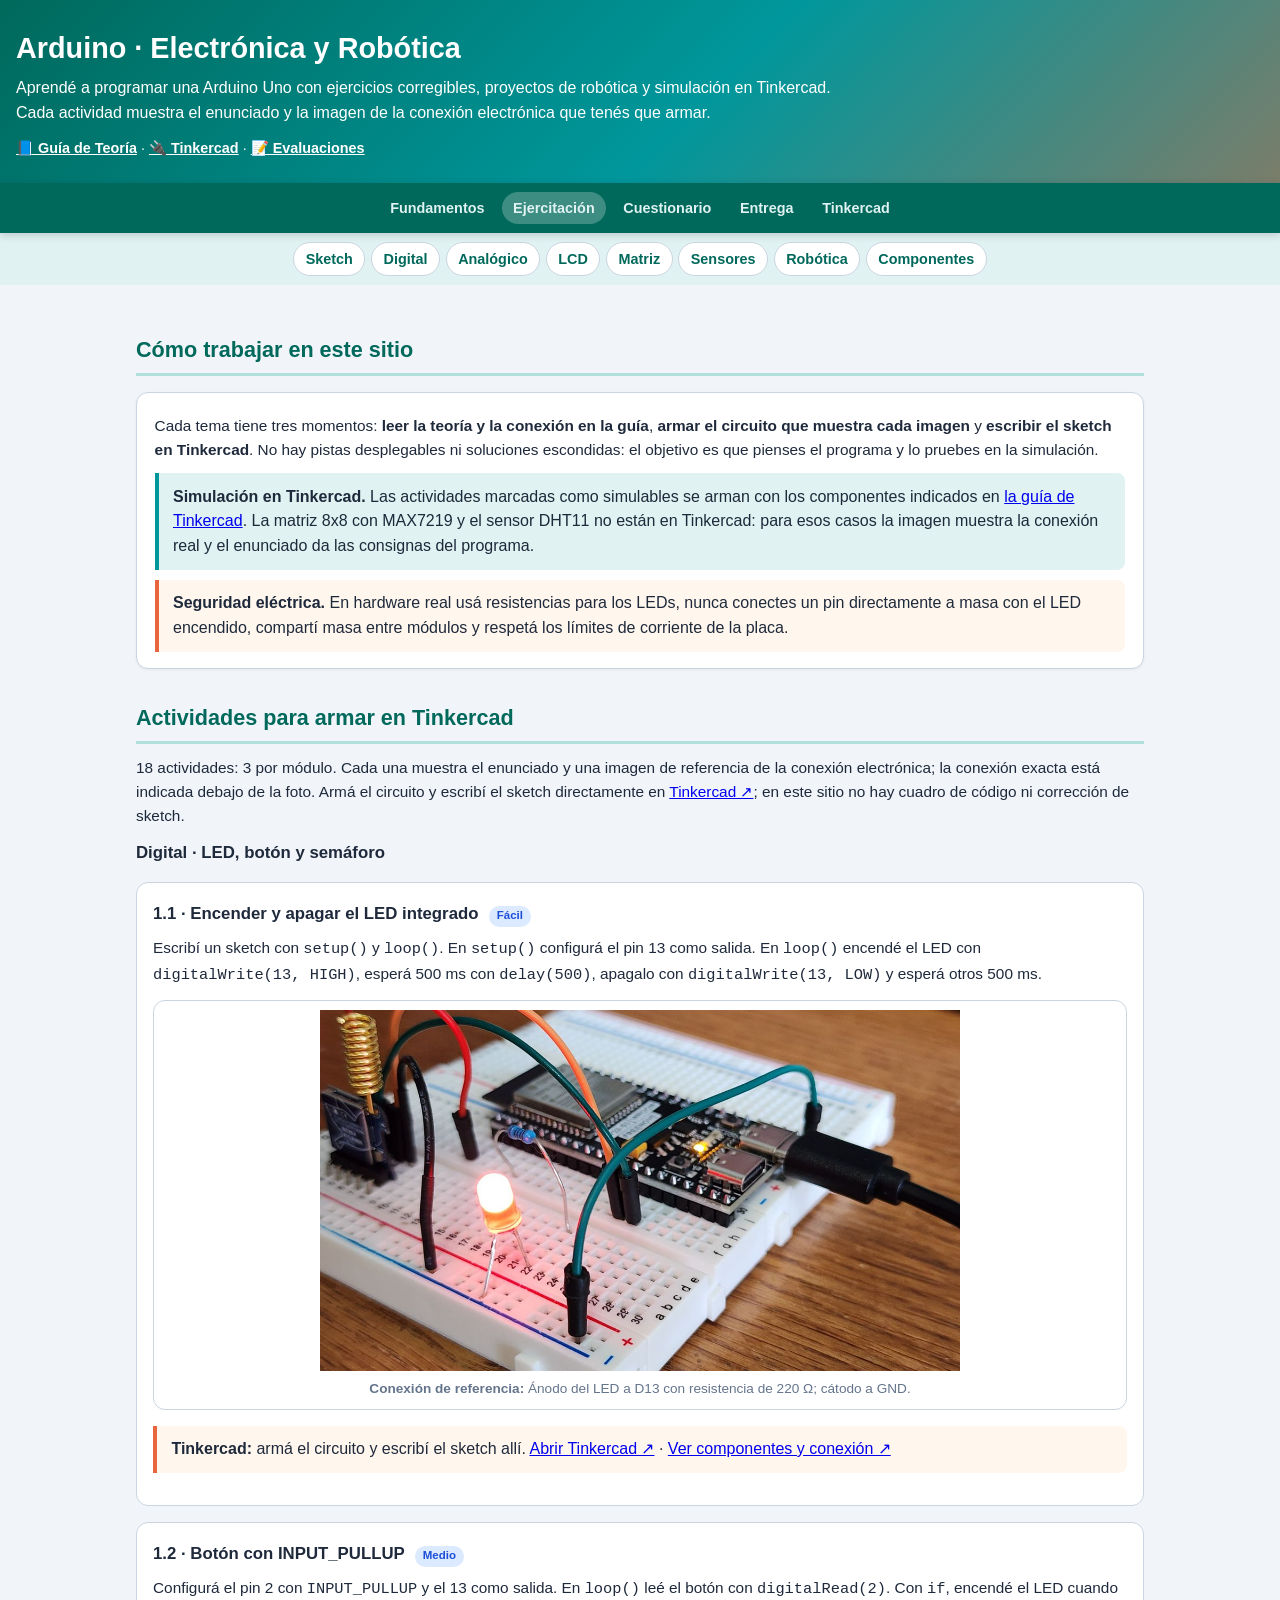
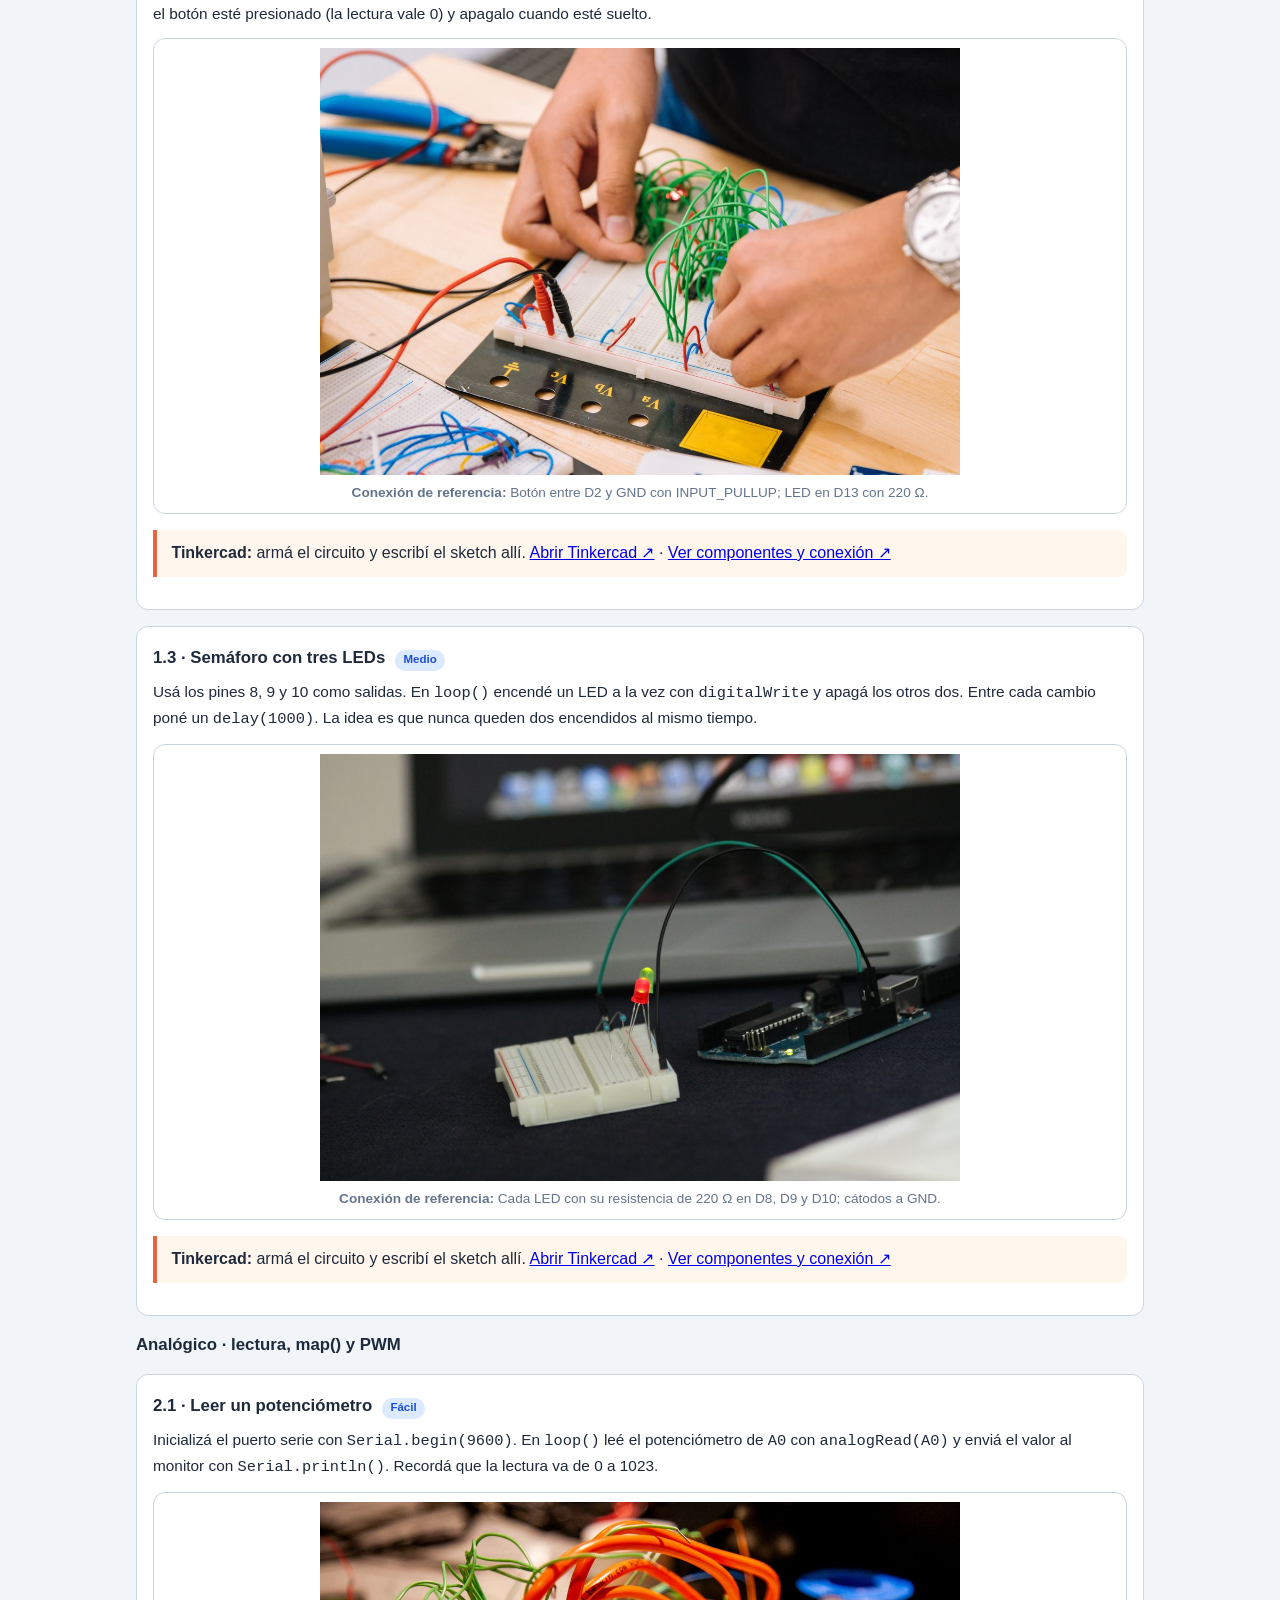
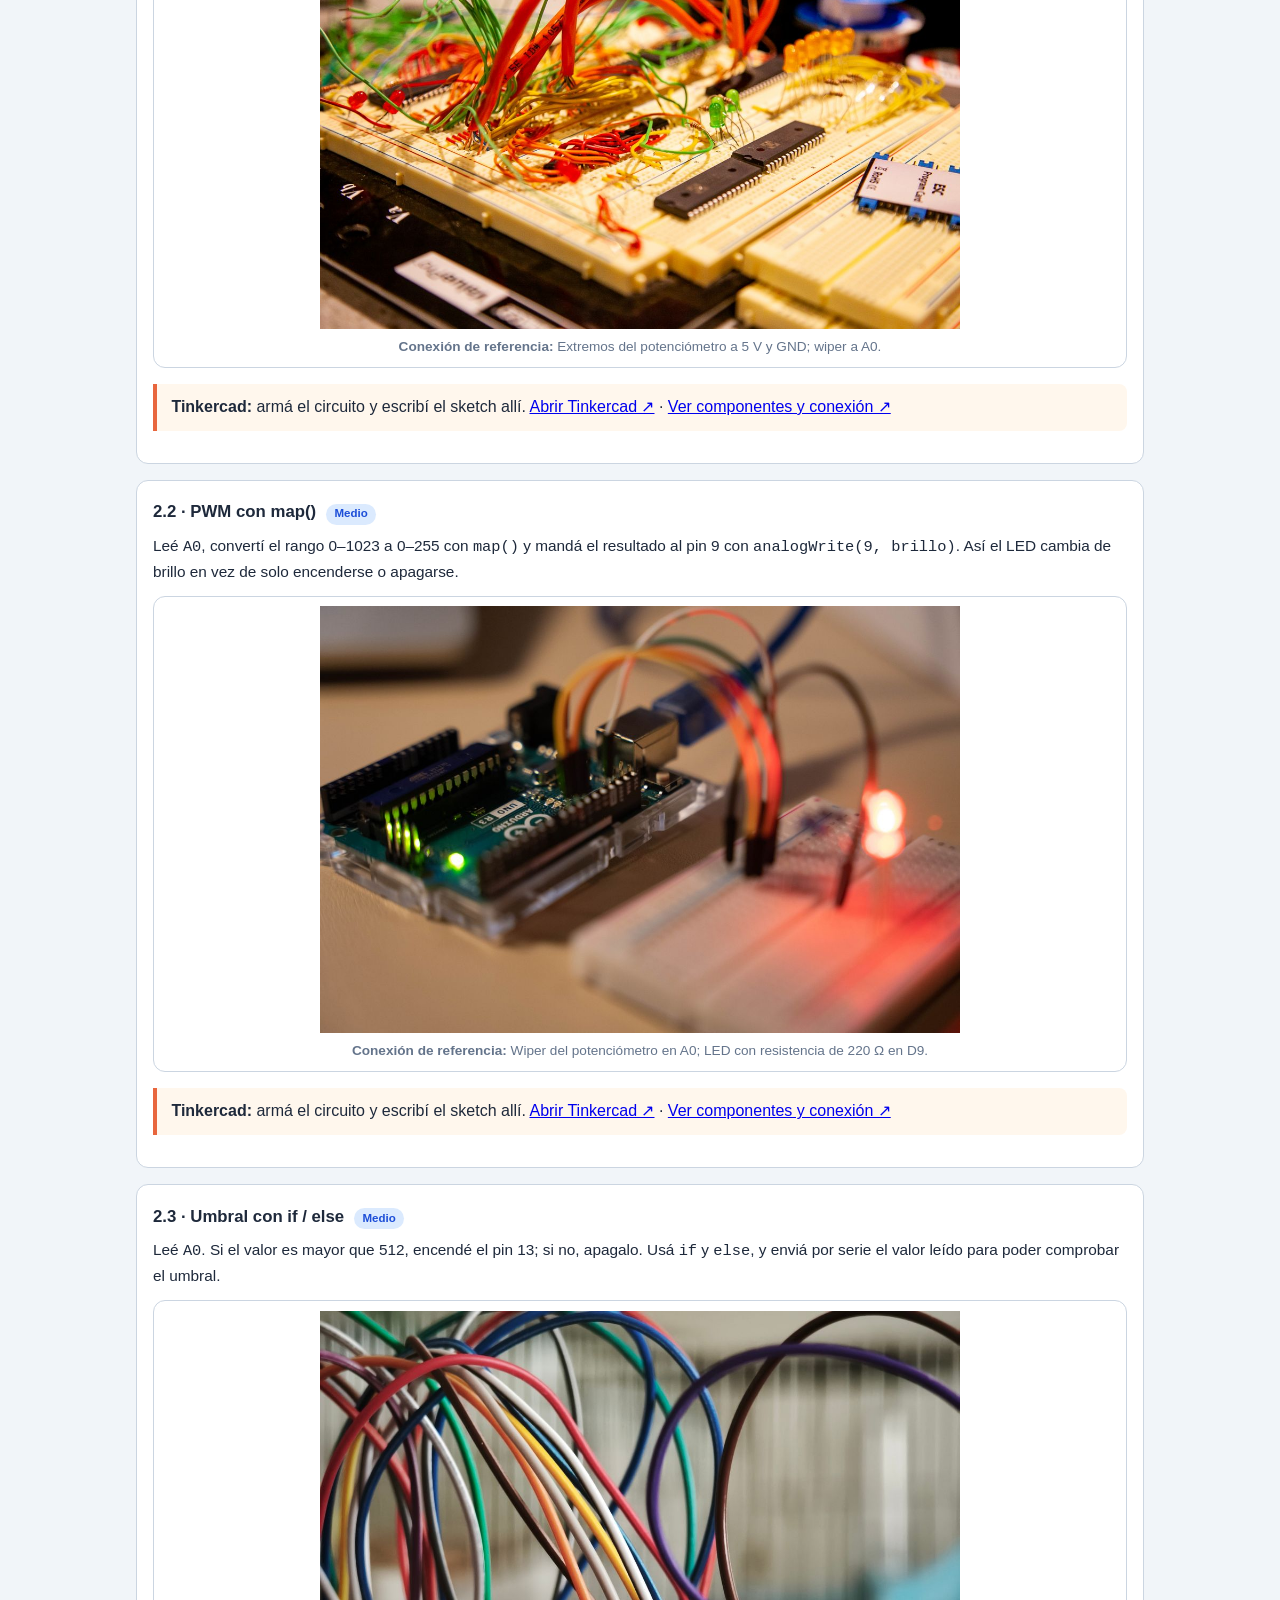
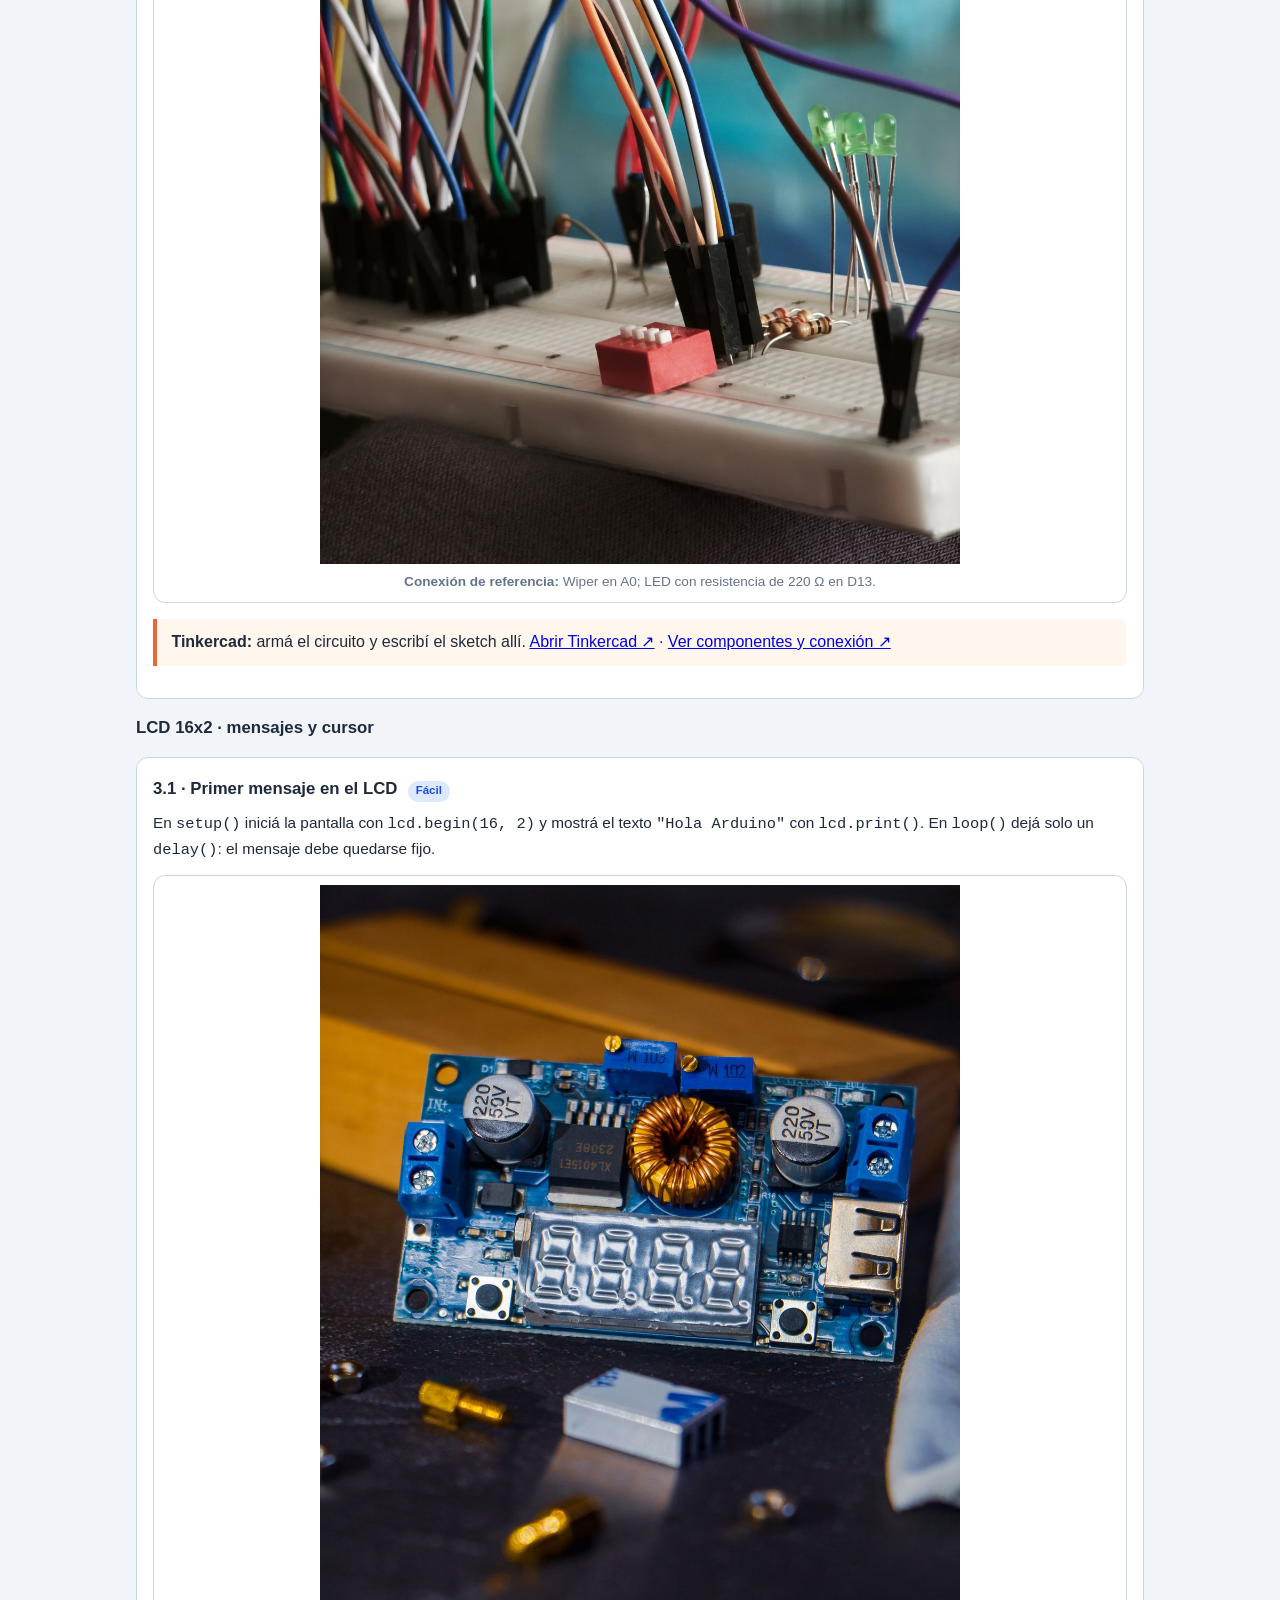
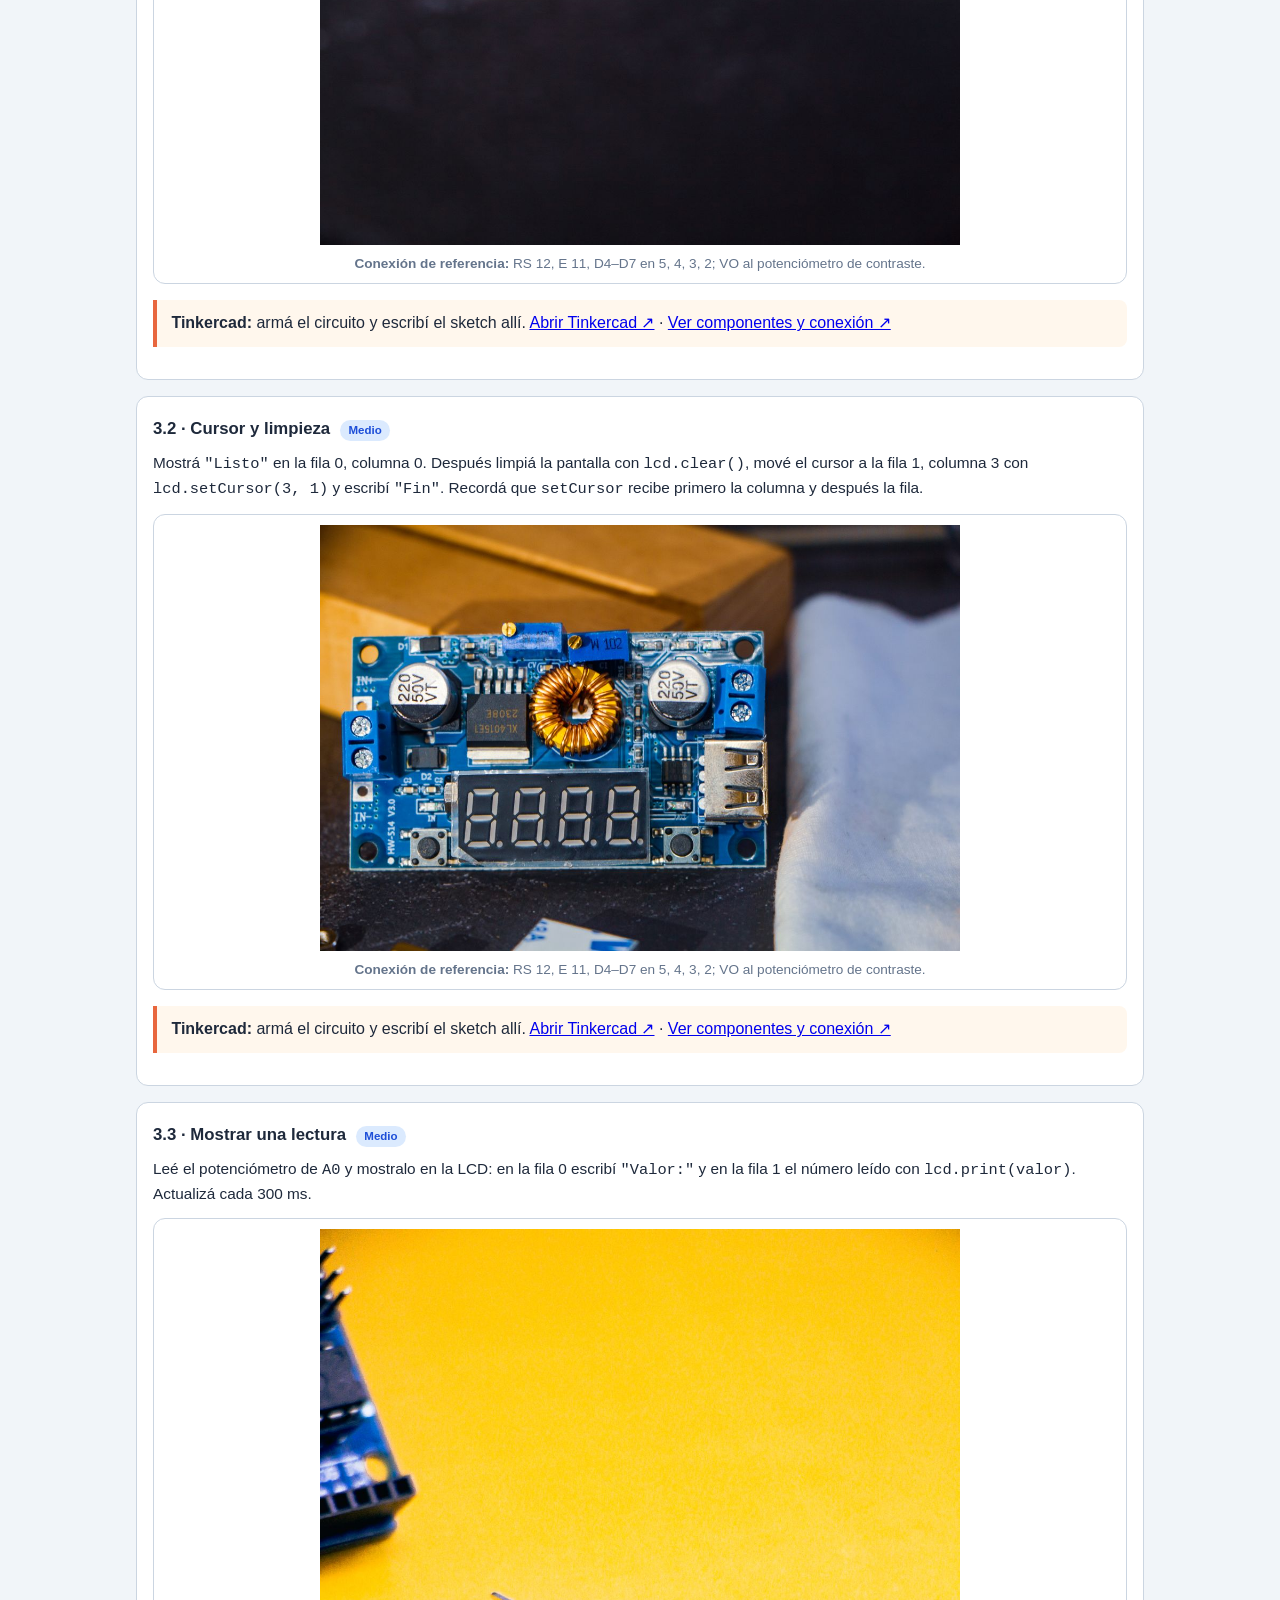
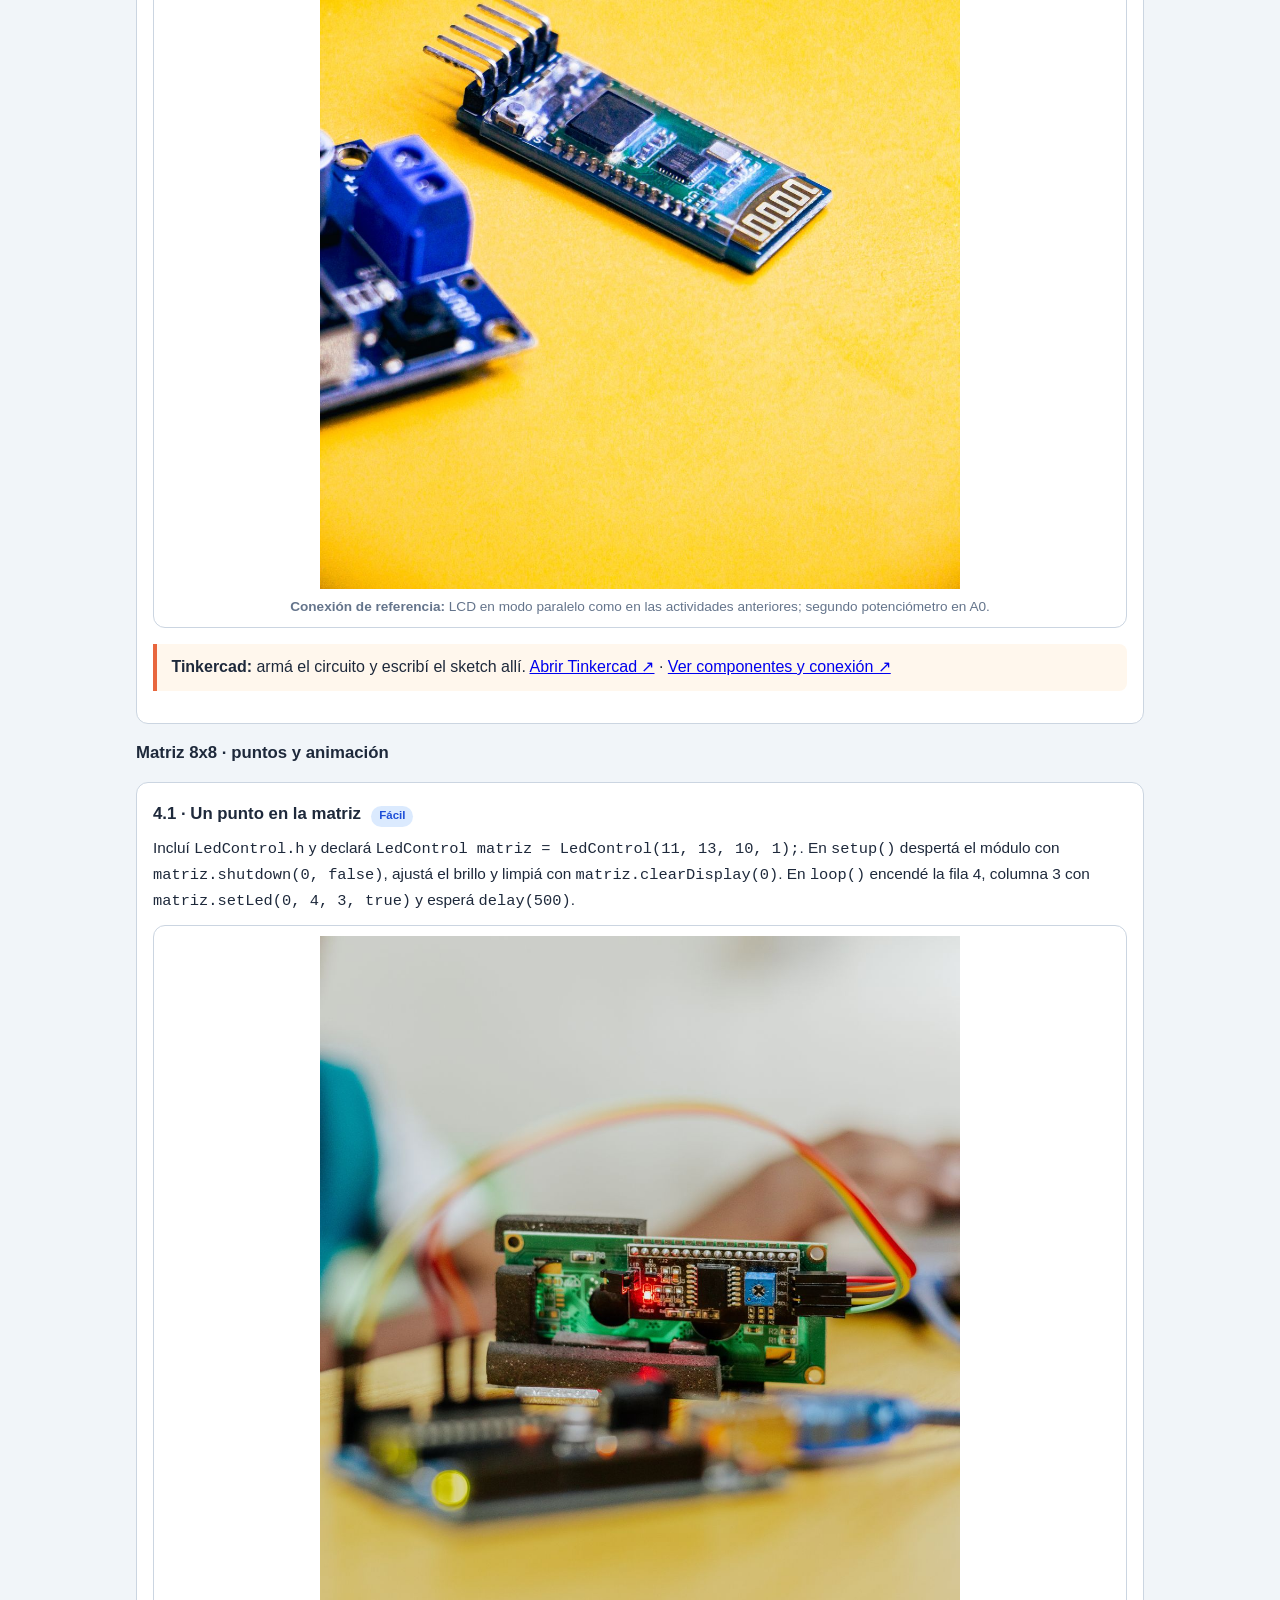
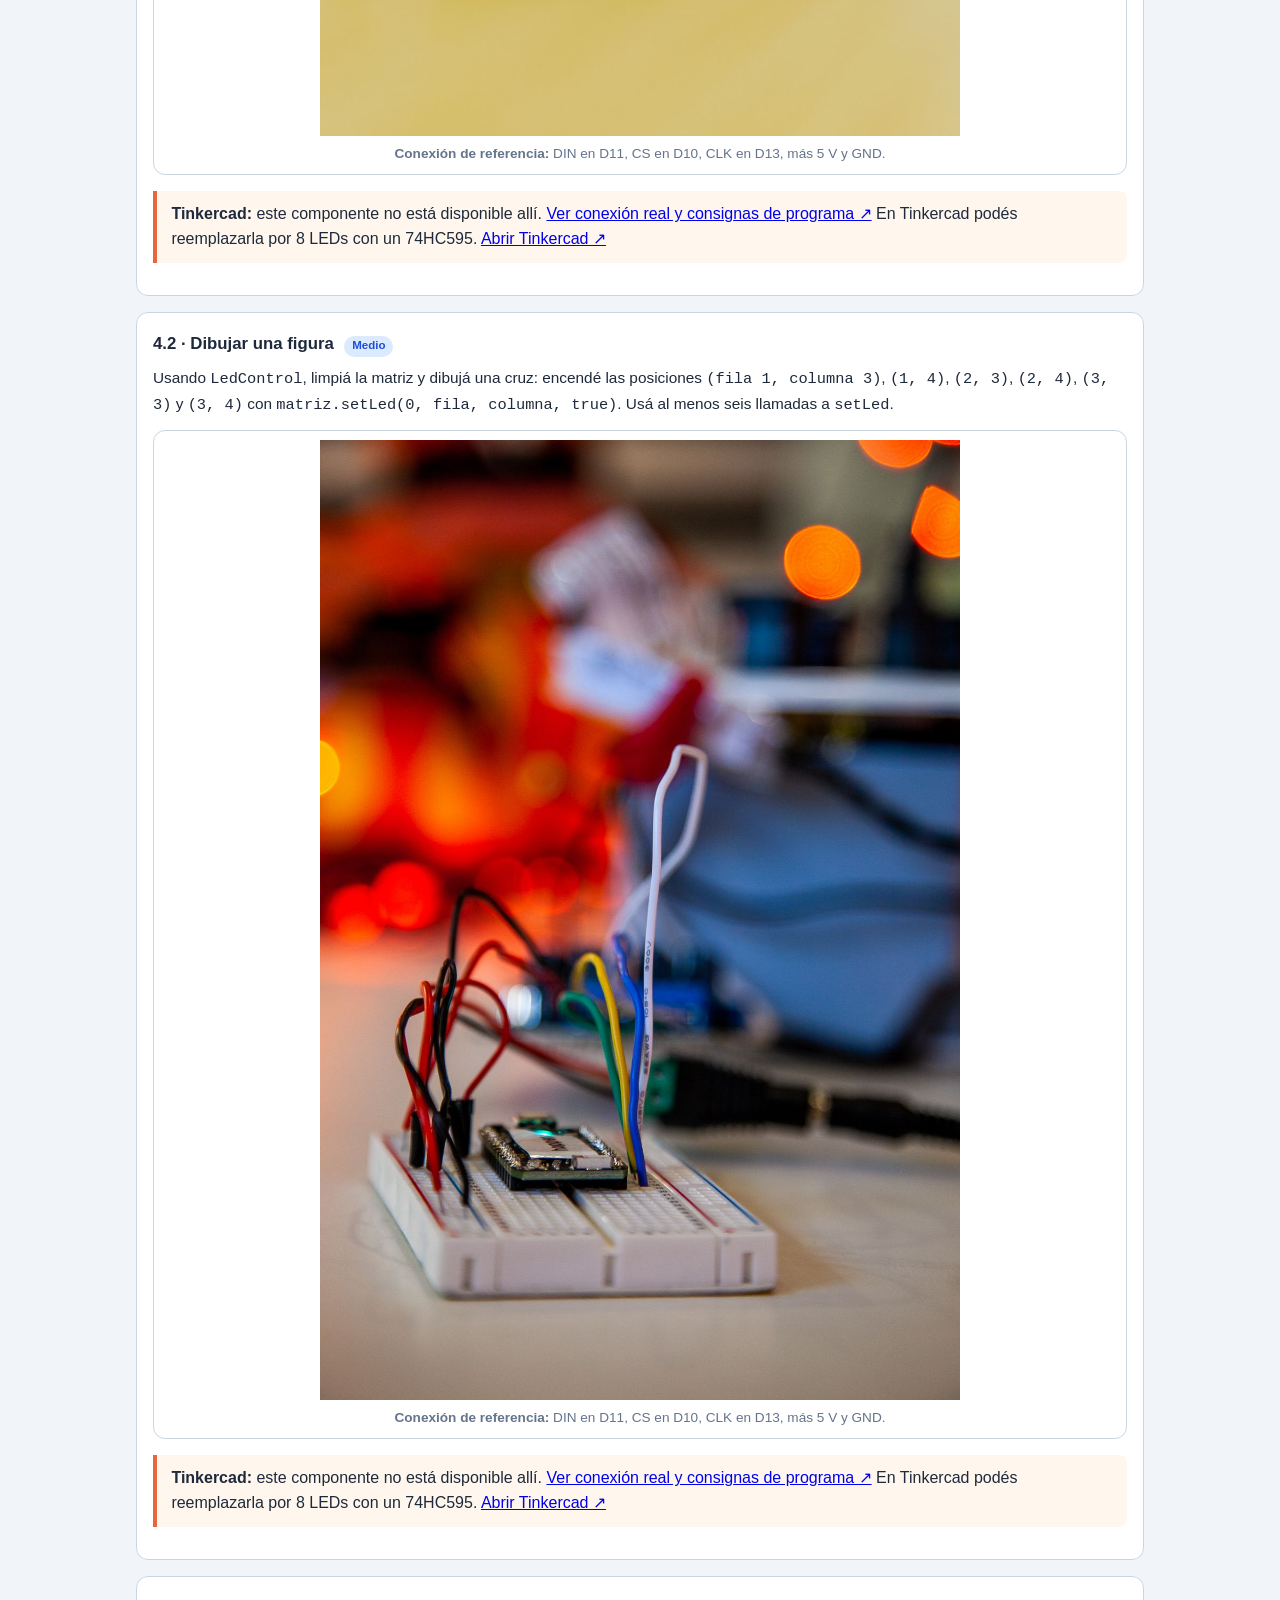
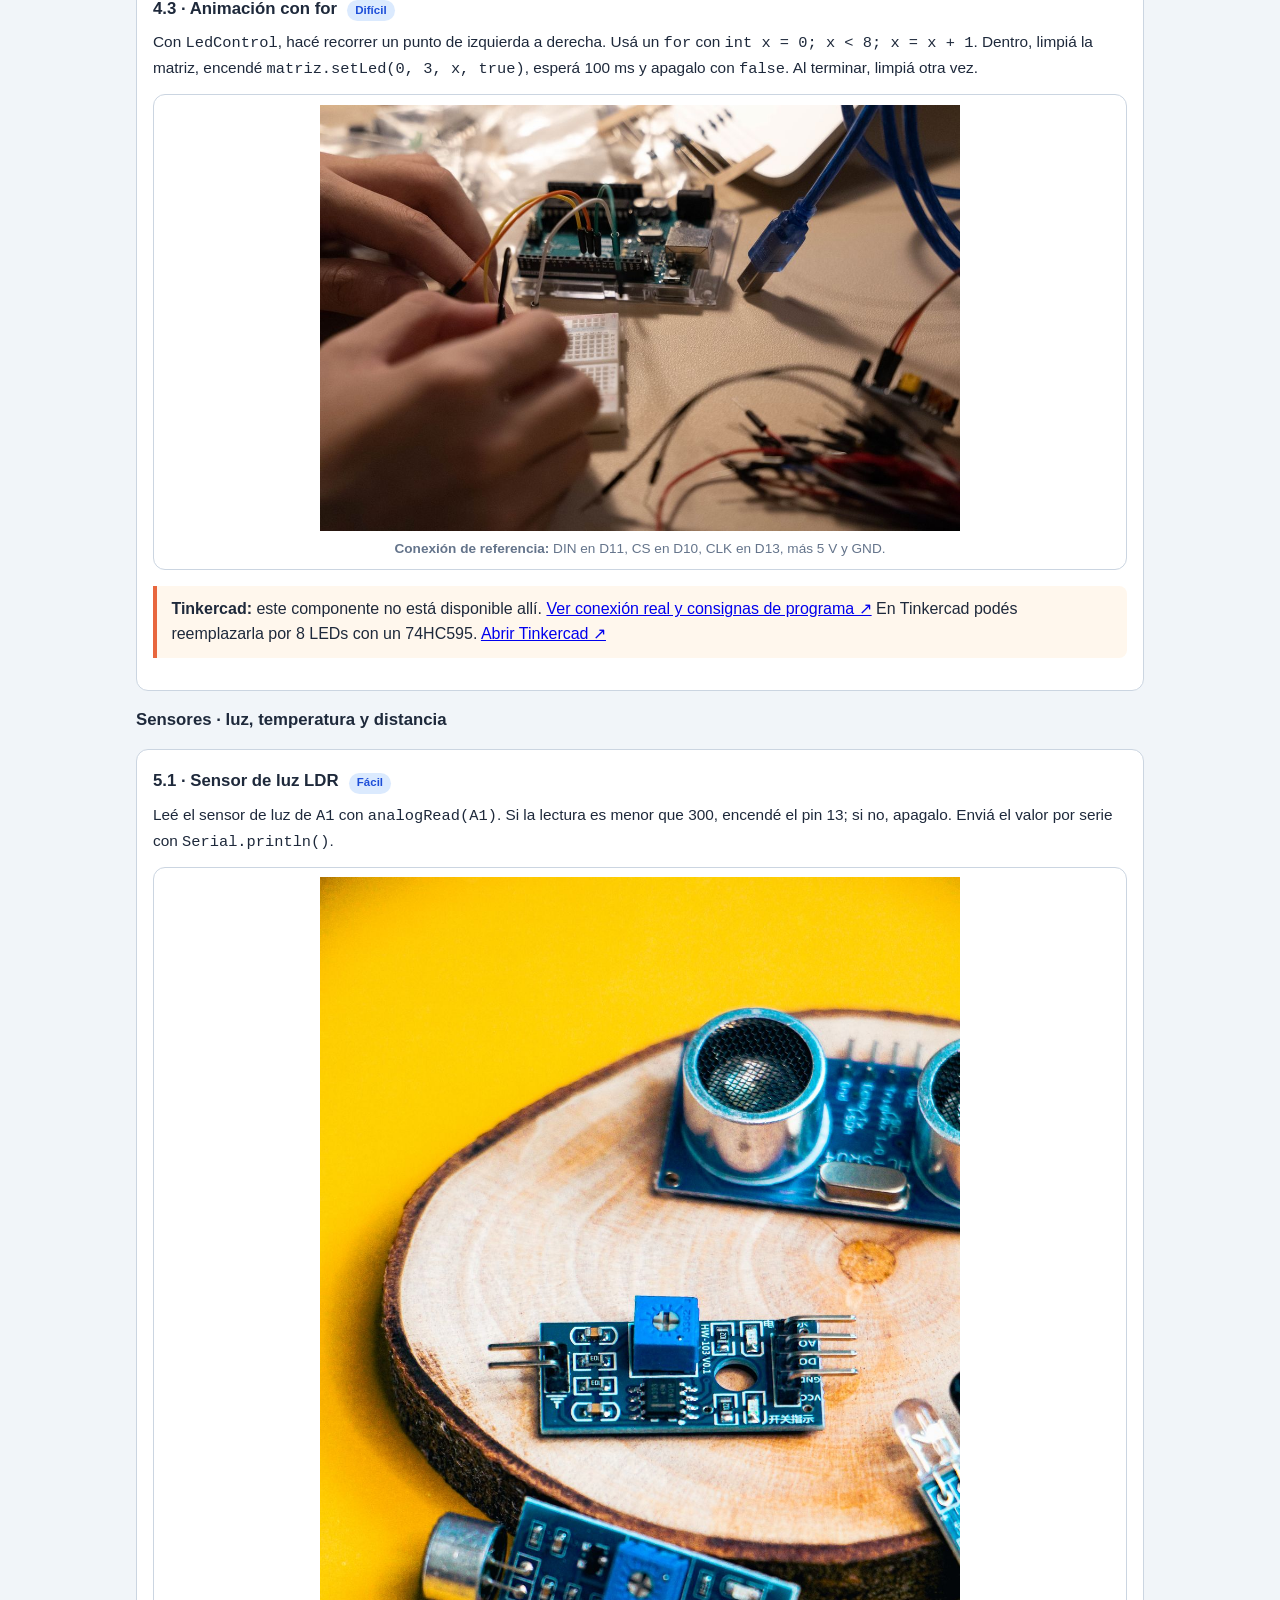
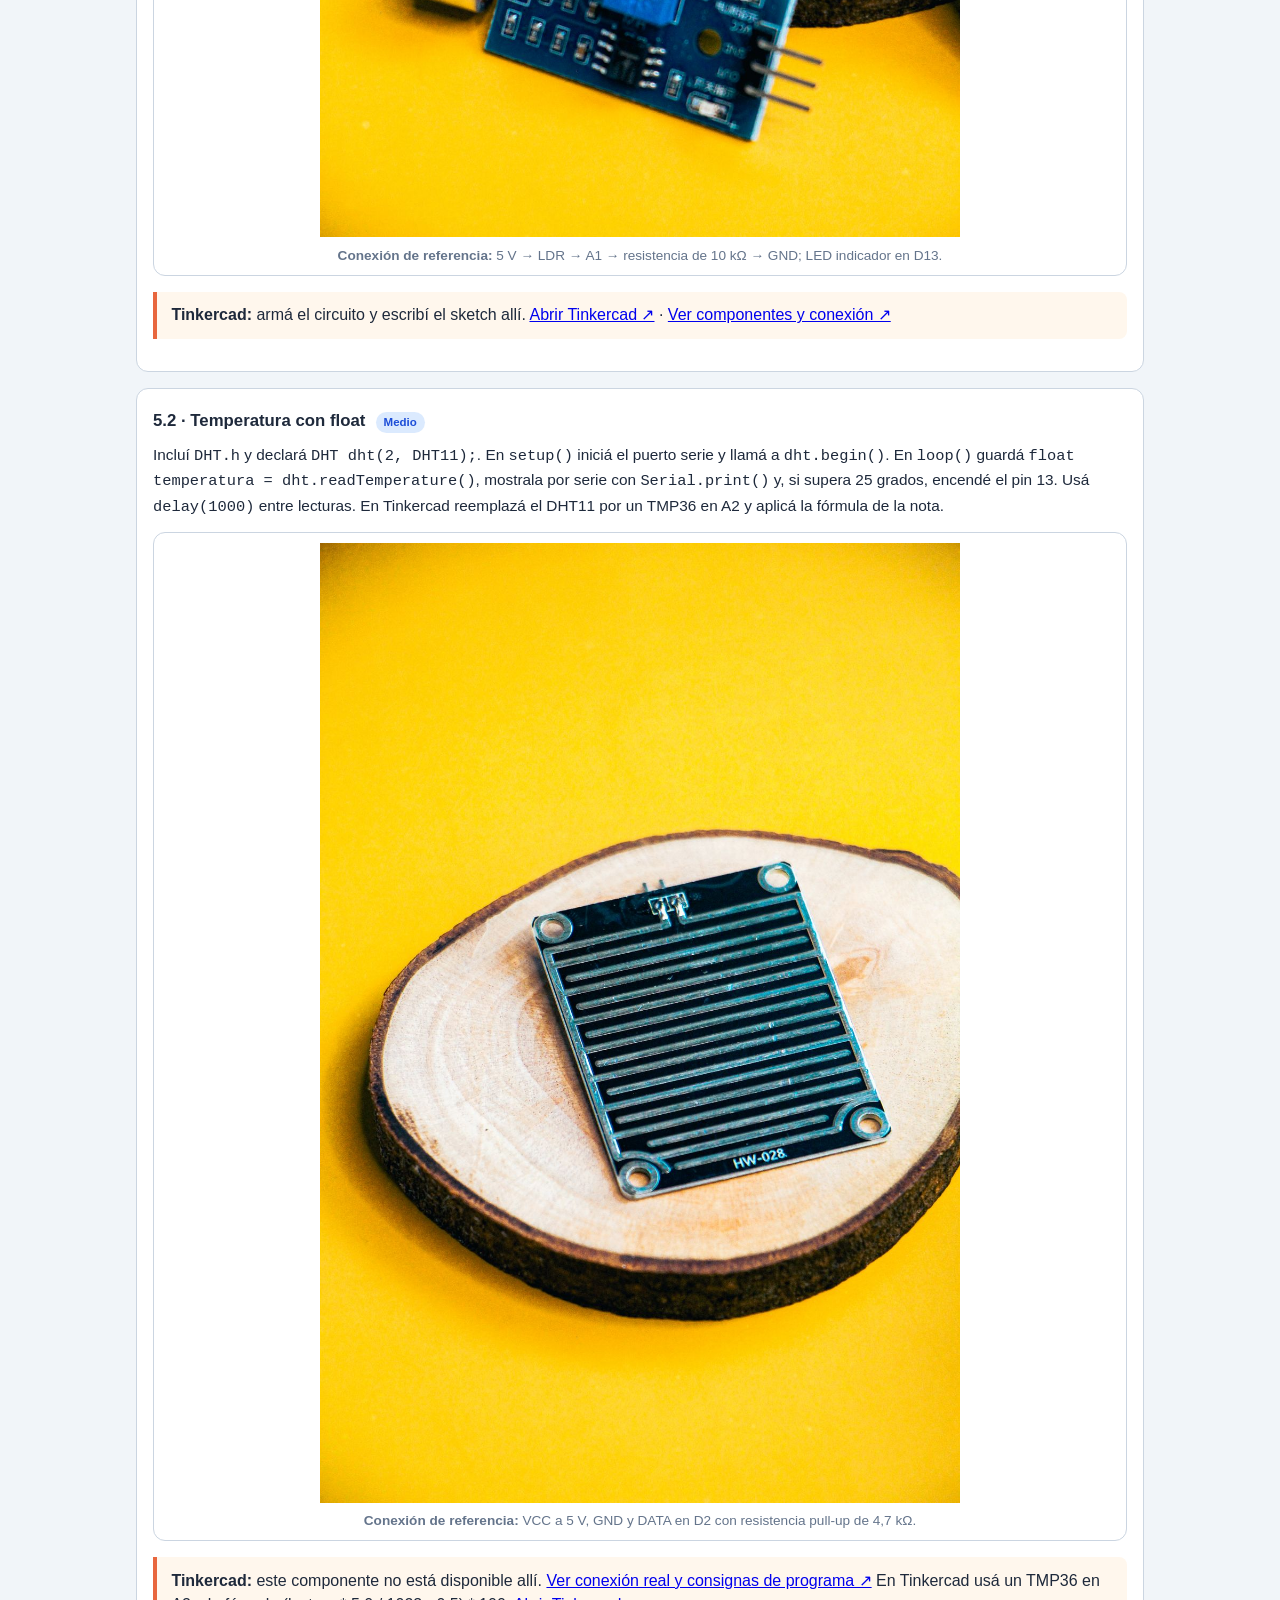
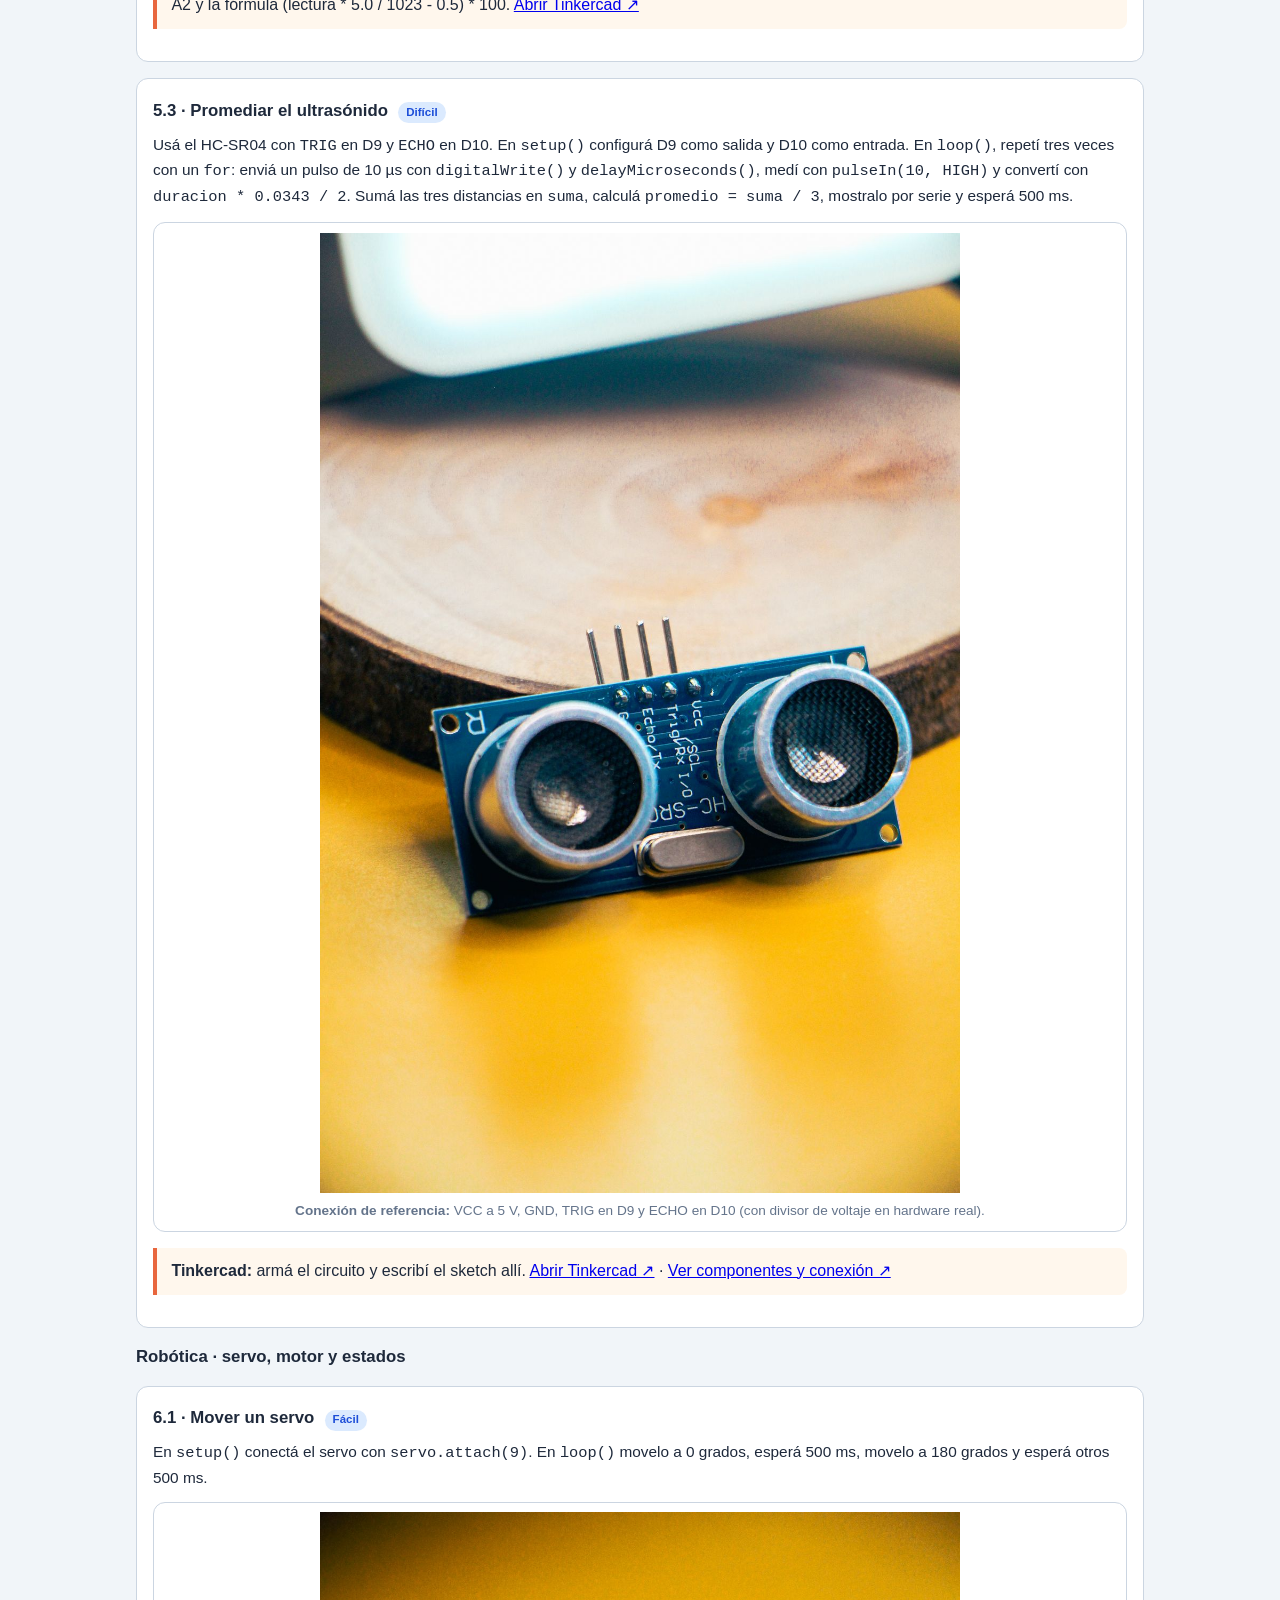
==== commit a54d60ac: "Usar imágenes web y quitar editor de código de las actividades" ====
--- a/index.html
+++ b/index.html
@@ -37,15 +37,15 @@
   <section id="fundamentos">
     <h2 class="seccion">Cómo trabajar en este sitio</h2>
     <div class="card">
-      <p class="consigna">Cada tema tiene tres momentos: <strong>leer la teoría y la conexión en la guía</strong>, <strong>armar el circuito que muestra cada imagen</strong> y <strong>resolver el ejercicio con corrección propia</strong>. No hay pistas desplegables ni soluciones escondidas: el objetivo es que pienses el sketch y verifiques por requisitos.</p>
-      <div class="concept"><strong>Simulación en Tinkercad.</strong> Las actividades marcadas como simulables se arman con los componentes indicados en <a href="tinkercad.html">la guía de Tinkercad</a>. La matriz 8x8 con MAX7219 y el sensor DHT11 no están en Tinkercad: para esos casos la imagen muestra la conexión real y el enunciado pide el programa.</div>
+      <p class="consigna">Cada tema tiene tres momentos: <strong>leer la teoría y la conexión en la guía</strong>, <strong>armar el circuito que muestra cada imagen</strong> y <strong>escribir el sketch en Tinkercad</strong>. No hay pistas desplegables ni soluciones escondidas: el objetivo es que pienses el programa y lo pruebes en la simulación.</p>
+      <div class="concept"><strong>Simulación en Tinkercad.</strong> Las actividades marcadas como simulables se arman con los componentes indicados en <a href="tinkercad.html">la guía de Tinkercad</a>. La matriz 8x8 con MAX7219 y el sensor DHT11 no están en Tinkercad: para esos casos la imagen muestra la conexión real y el enunciado da las consignas del programa.</div>
       <div class="nota"><strong>Seguridad eléctrica.</strong> En hardware real usá resistencias para los LEDs, nunca conectes un pin directamente a masa con el LED encendido, compartí masa entre módulos y respetá los límites de corriente de la placa.</div>
     </div>
   </section>
 
   <section id="ejercicios">
-    <h2 class="seccion">Ejercitación con corrección propia</h2>
-    <p class="consigna">18 actividades: 3 por módulo. Cada una muestra el enunciado y la imagen de la conexión electrónica que tenés que armar. Escribí el sketch en el cuadro y presioná <strong>Corregir</strong>: la corrección indica qué requisitos cumpliste y cuáles faltan.</p>
+    <h2 class="seccion">Actividades para armar en Tinkercad</h2>
+    <p class="consigna">18 actividades: 3 por módulo. Cada una muestra el enunciado y una imagen de referencia de la conexión electrónica; la conexión exacta está indicada debajo de la foto. Armá el circuito y escribí el sketch directamente en <a href="https://www.tinkercad.com/circuits" target="_blank" rel="noopener">Tinkercad ↗</a>; en este sitio no hay cuadro de código ni corrección de sketch.</p>
 
     <h3>Digital · LED, botón y semáforo</h3>
     <div id="ej-digital"></div>
@@ -74,9 +74,9 @@
   </section>
 
   <section id="entrega">
-    <h2 class="seccion">Entrega de la ejercitación</h2>
+    <h2 class="seccion">Entrega del cuestionario</h2>
     <div class="card">
-      <p class="consigna">Al enviar, se corrige automáticamente y se guarda en el repositorio privado <code class="inline">inform</code>. Después de enviar no se puede modificar.</p>
+      <p class="consigna">Al enviar, se corrige el cuestionario de conceptos y se guarda en el repositorio privado <code class="inline">inform</code>. Los sketchs se realizan en Tinkercad. Después de enviar no se puede modificar.</p>
       <form id="form-entrega-ejercicios" class="form-eval">
         <label for="ent-nombre">Nombre</label>
         <input id="ent-nombre" name="nombre" autocomplete="given-name" required>
@@ -84,7 +84,7 @@
         <input id="ent-apellido" name="apellido" autocomplete="family-name" required>
         <label for="ent-curso">Curso</label>
         <input id="ent-curso" name="curso" required>
-        <button type="submit">Enviar ejercitación</button>
+        <button type="submit">Enviar cuestionario</button>
       </form>
       <p id="estado-entrega-ejercicios" class="estado-eval" role="status" aria-live="polite"></p>
     </div>
--- a/estilos.css
+++ b/estilos.css
@@ -198,17 +198,10 @@
   border:1px solid var(--border);border-radius:12px;background:#fff;
   padding:1rem;margin:1rem 0;
 }
-.ejercicio.correcto{border-color:var(--ok);background:var(--ok-bg)}
 .nivel{
   display:inline-block;margin-left:.35rem;padding:.1rem .5rem;border-radius:999px;
   font-size:.72rem;font-weight:700;background:#dbeafe;color:#1d4ed8;
 }
-textarea.respuesta{
-  display:block;width:100%;min-height:150px;resize:vertical;
-  border:2px dashed #94a3b8;border-radius:10px;padding:.7rem;
-  background:#f8fafc;font-family:Consolas,"Courier New",monospace;font-size:.87rem;
-}
-textarea.respuesta:focus{outline:none;border-color:var(--arduino);background:#fff}
 .resultado{margin-top:.7rem;font-size:.88rem}
 .resultado:empty{display:none}
 .resultado .resumen{
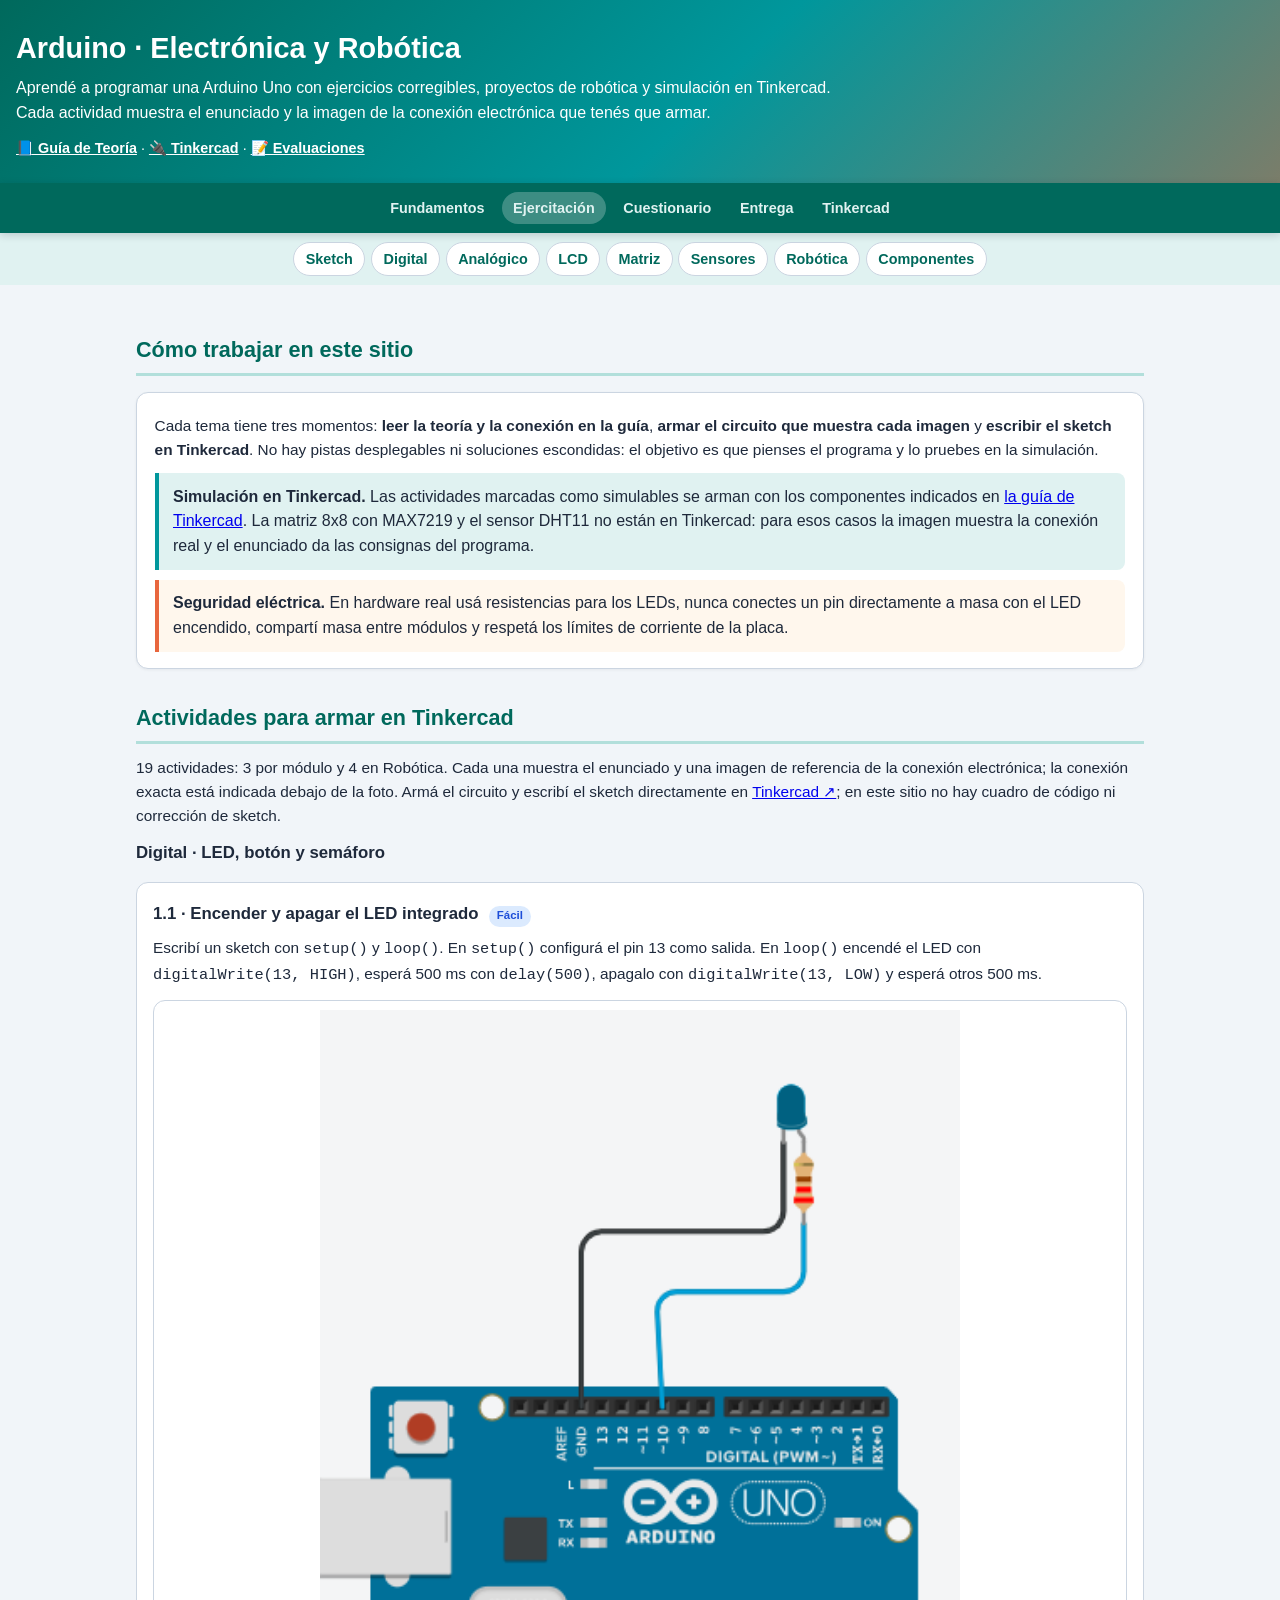
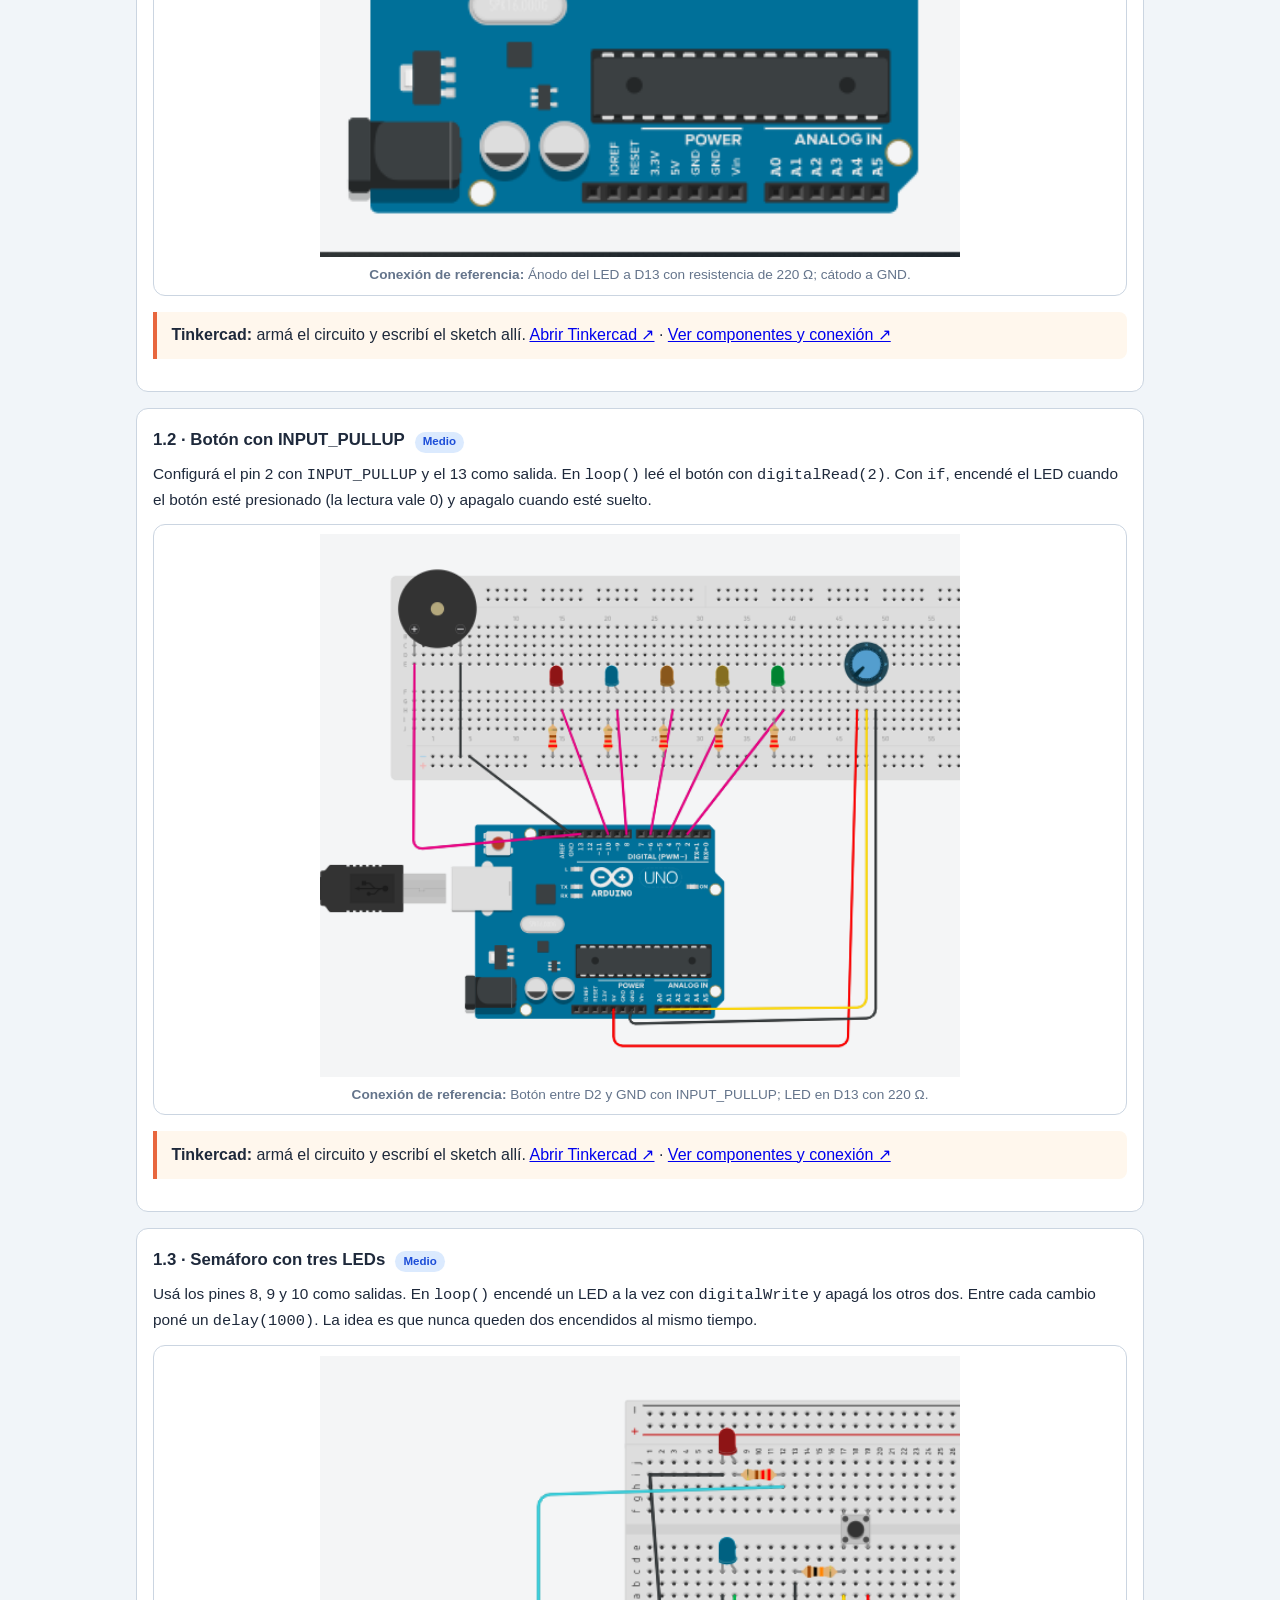
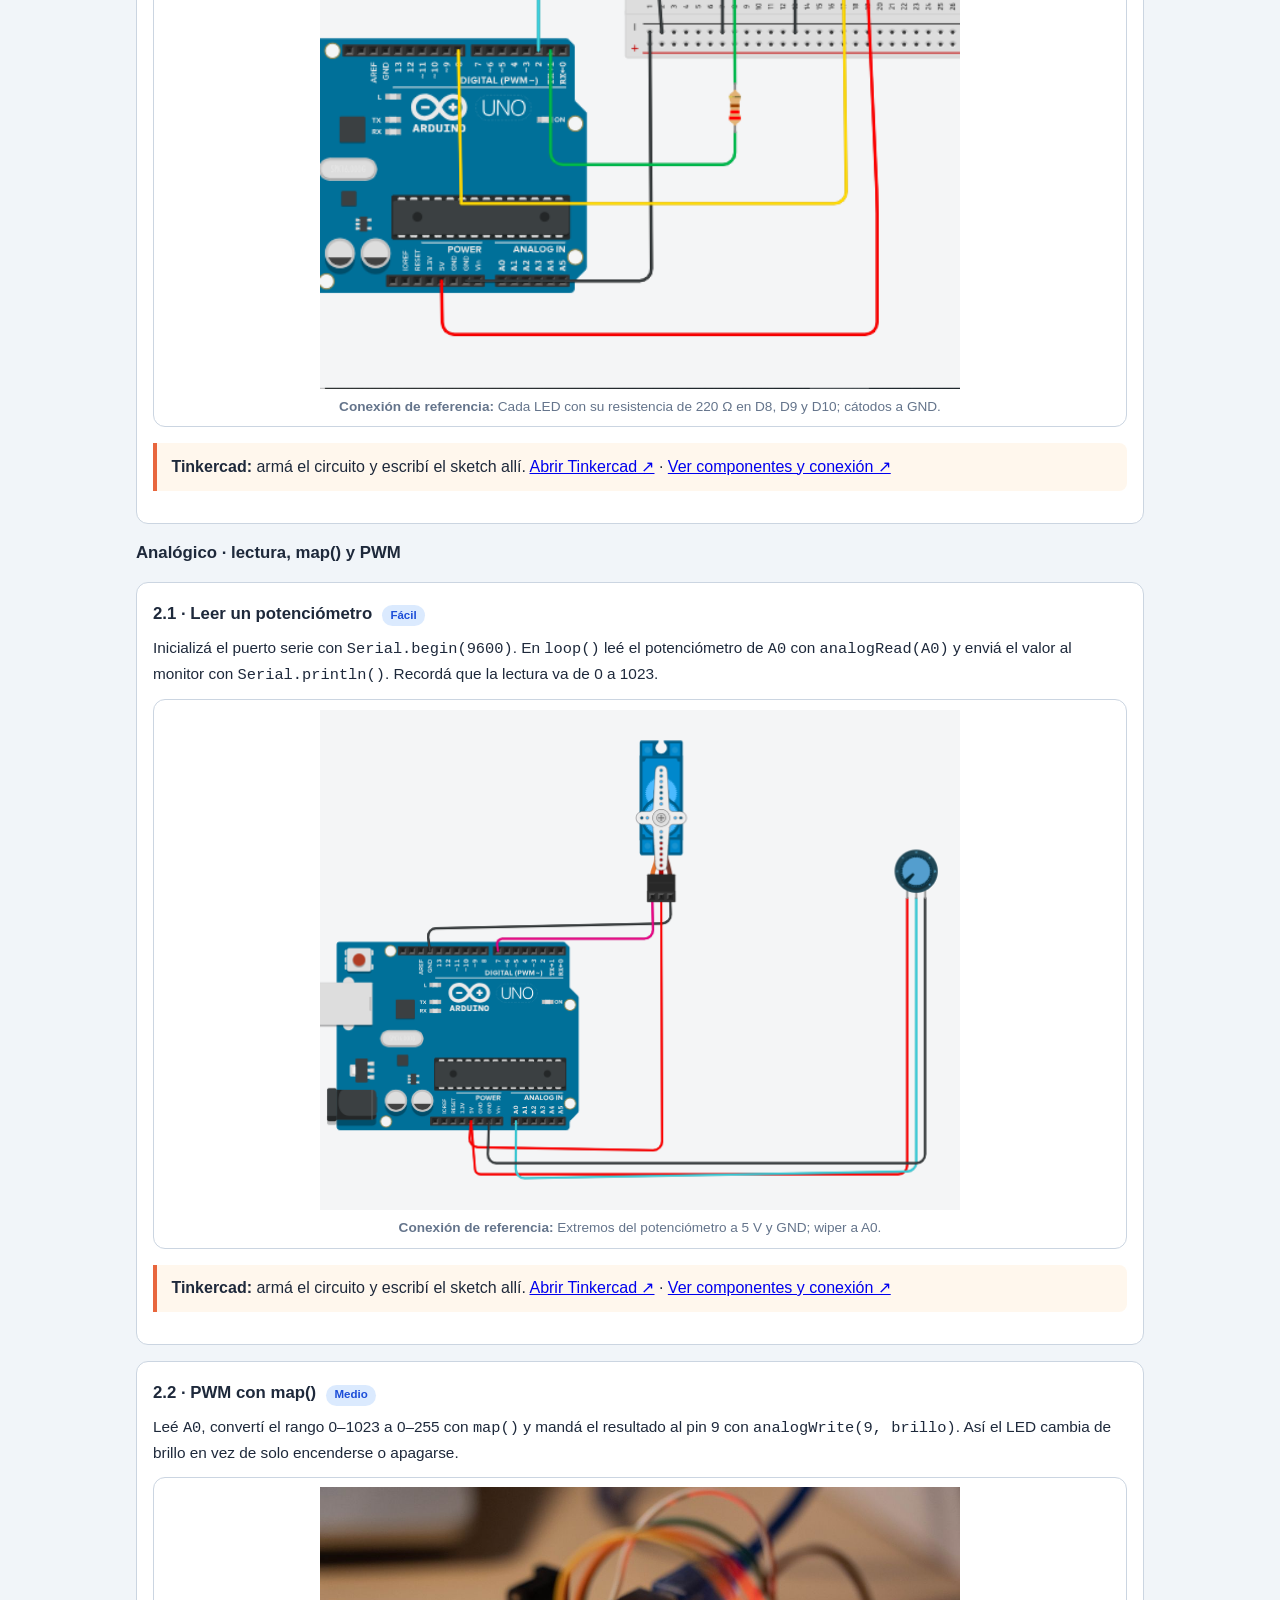
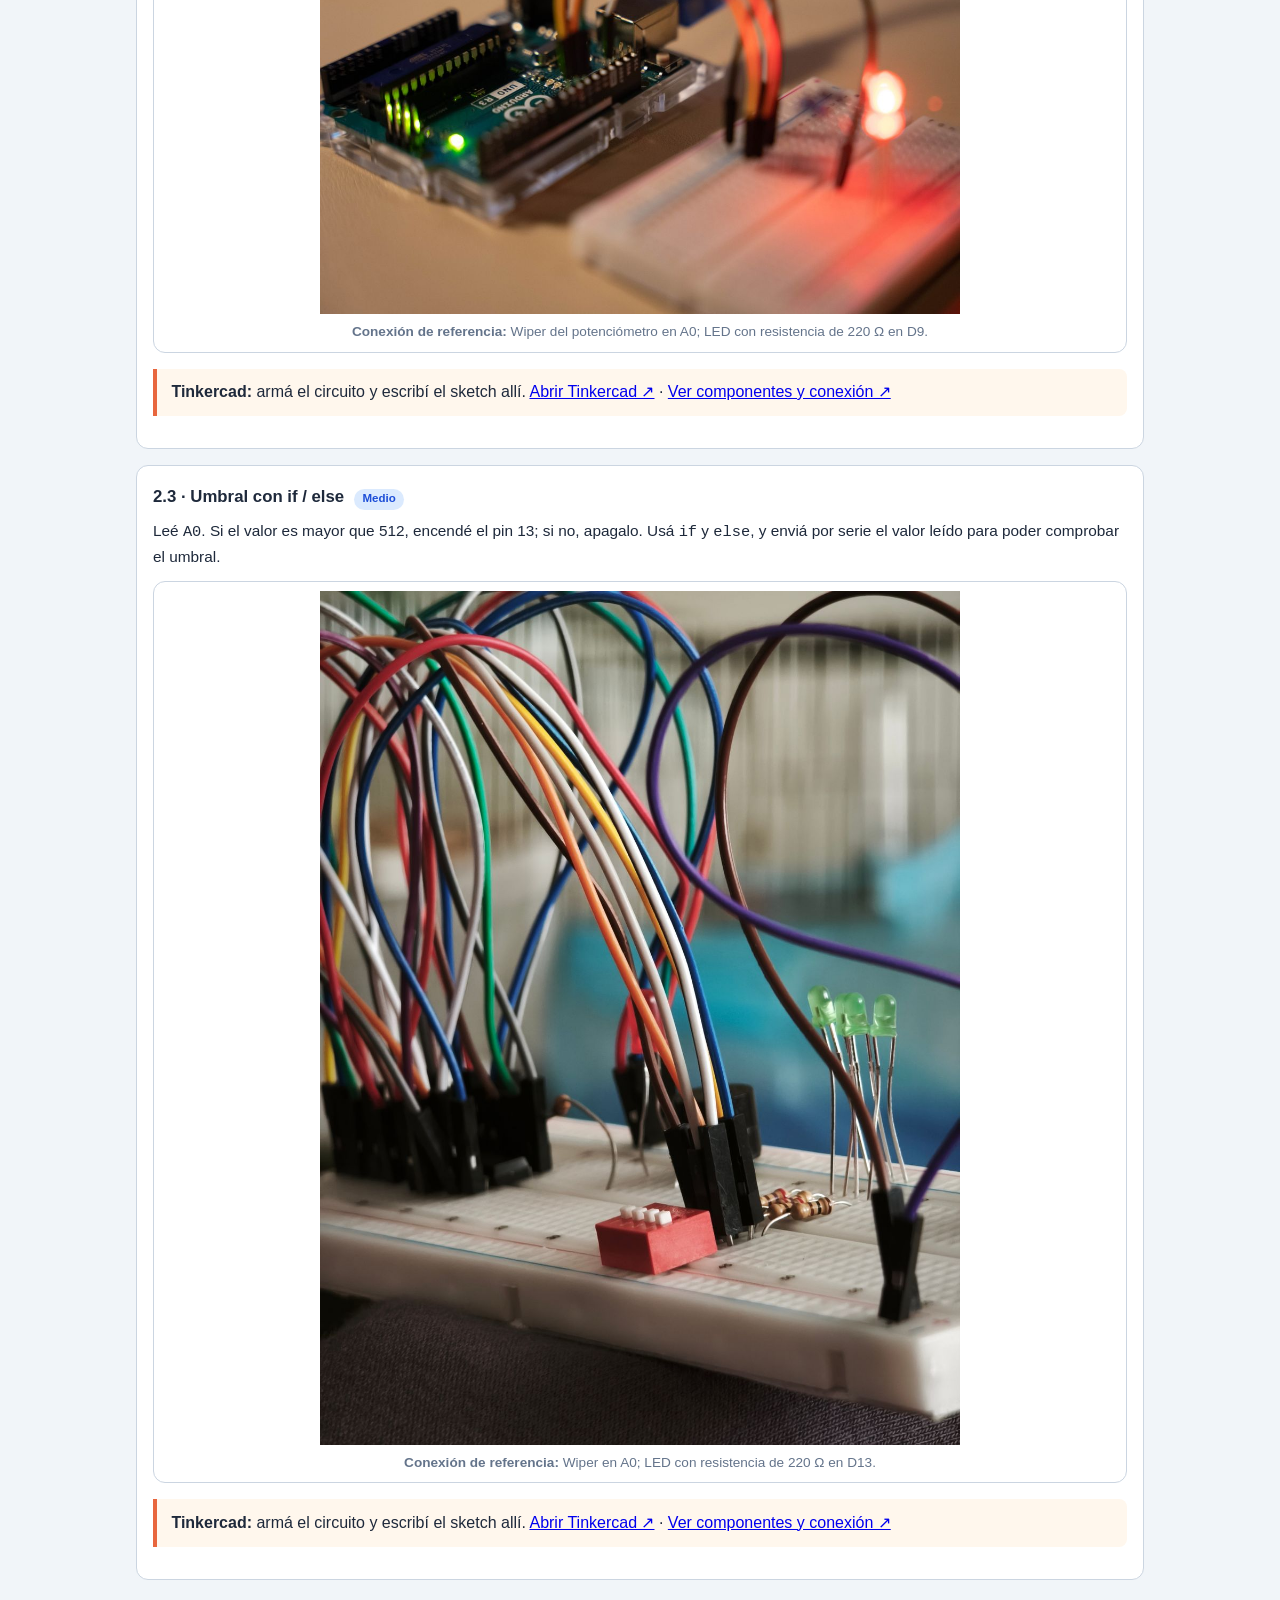
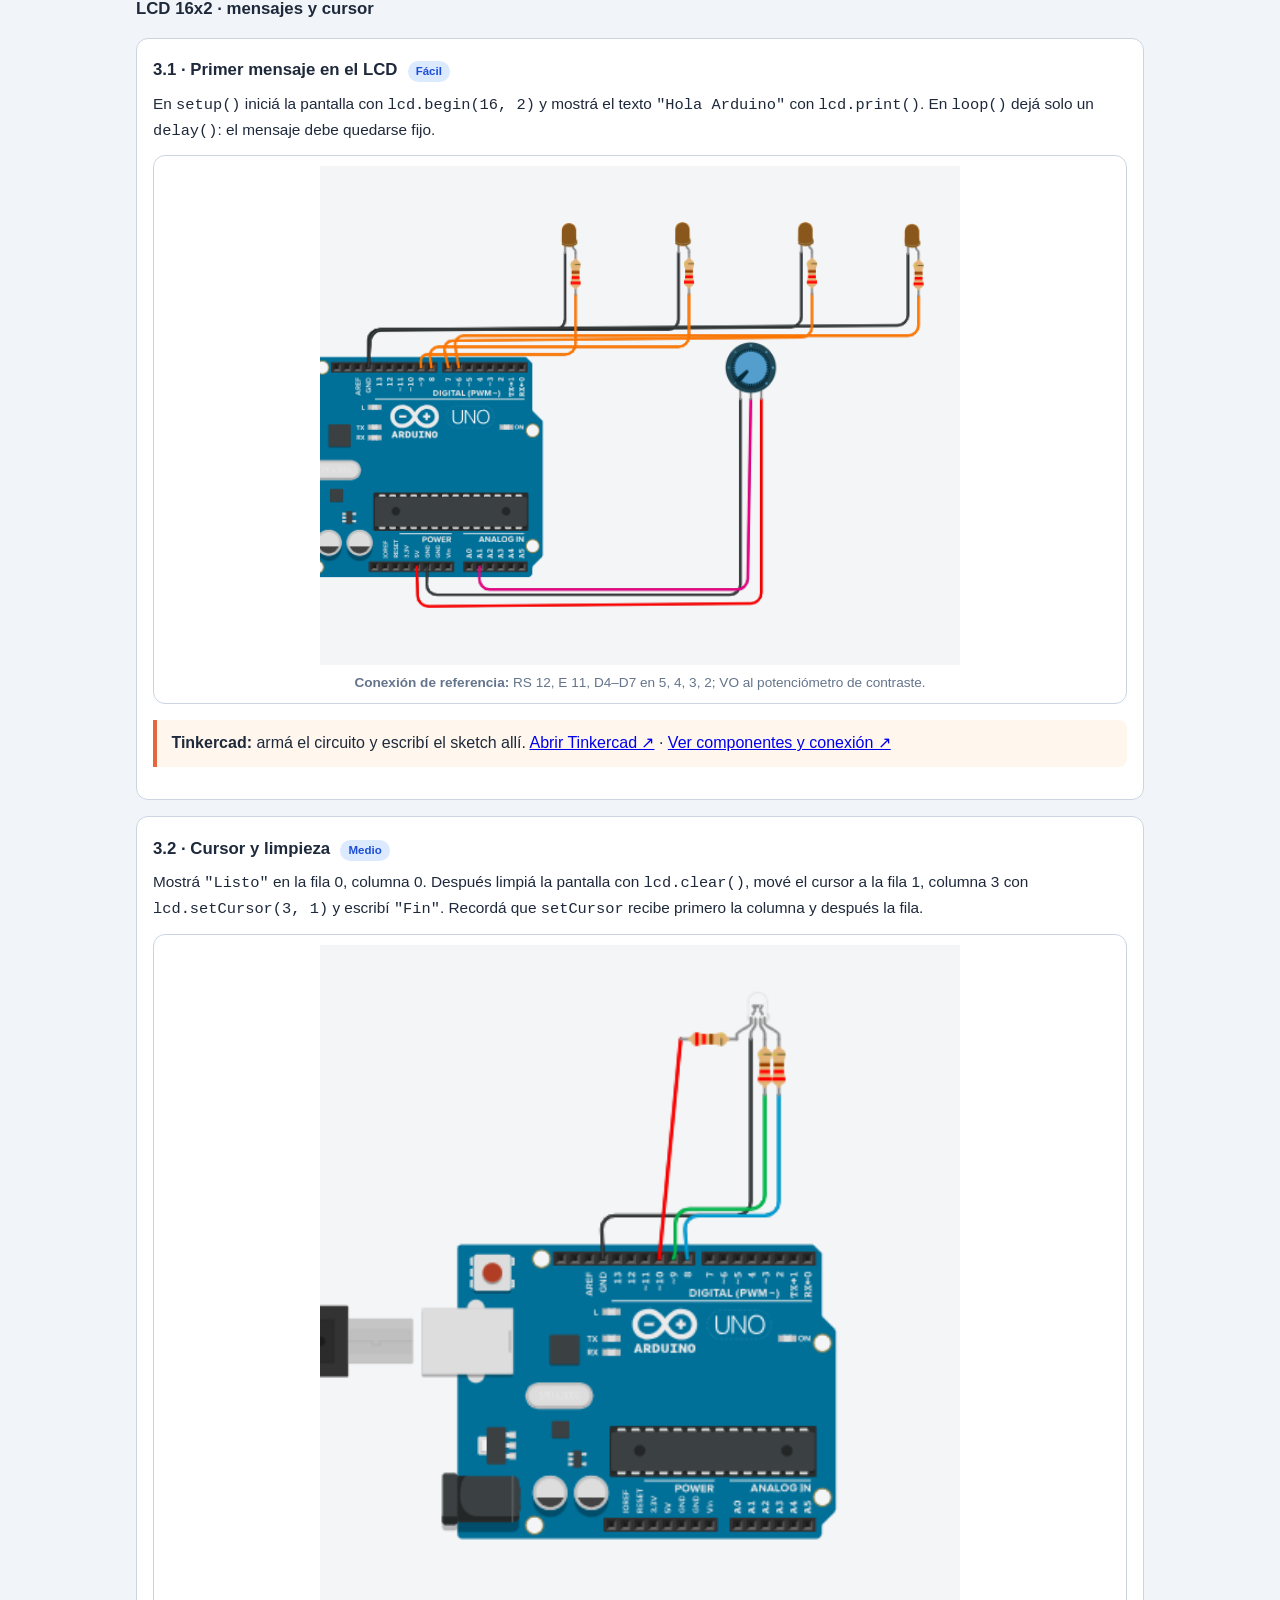
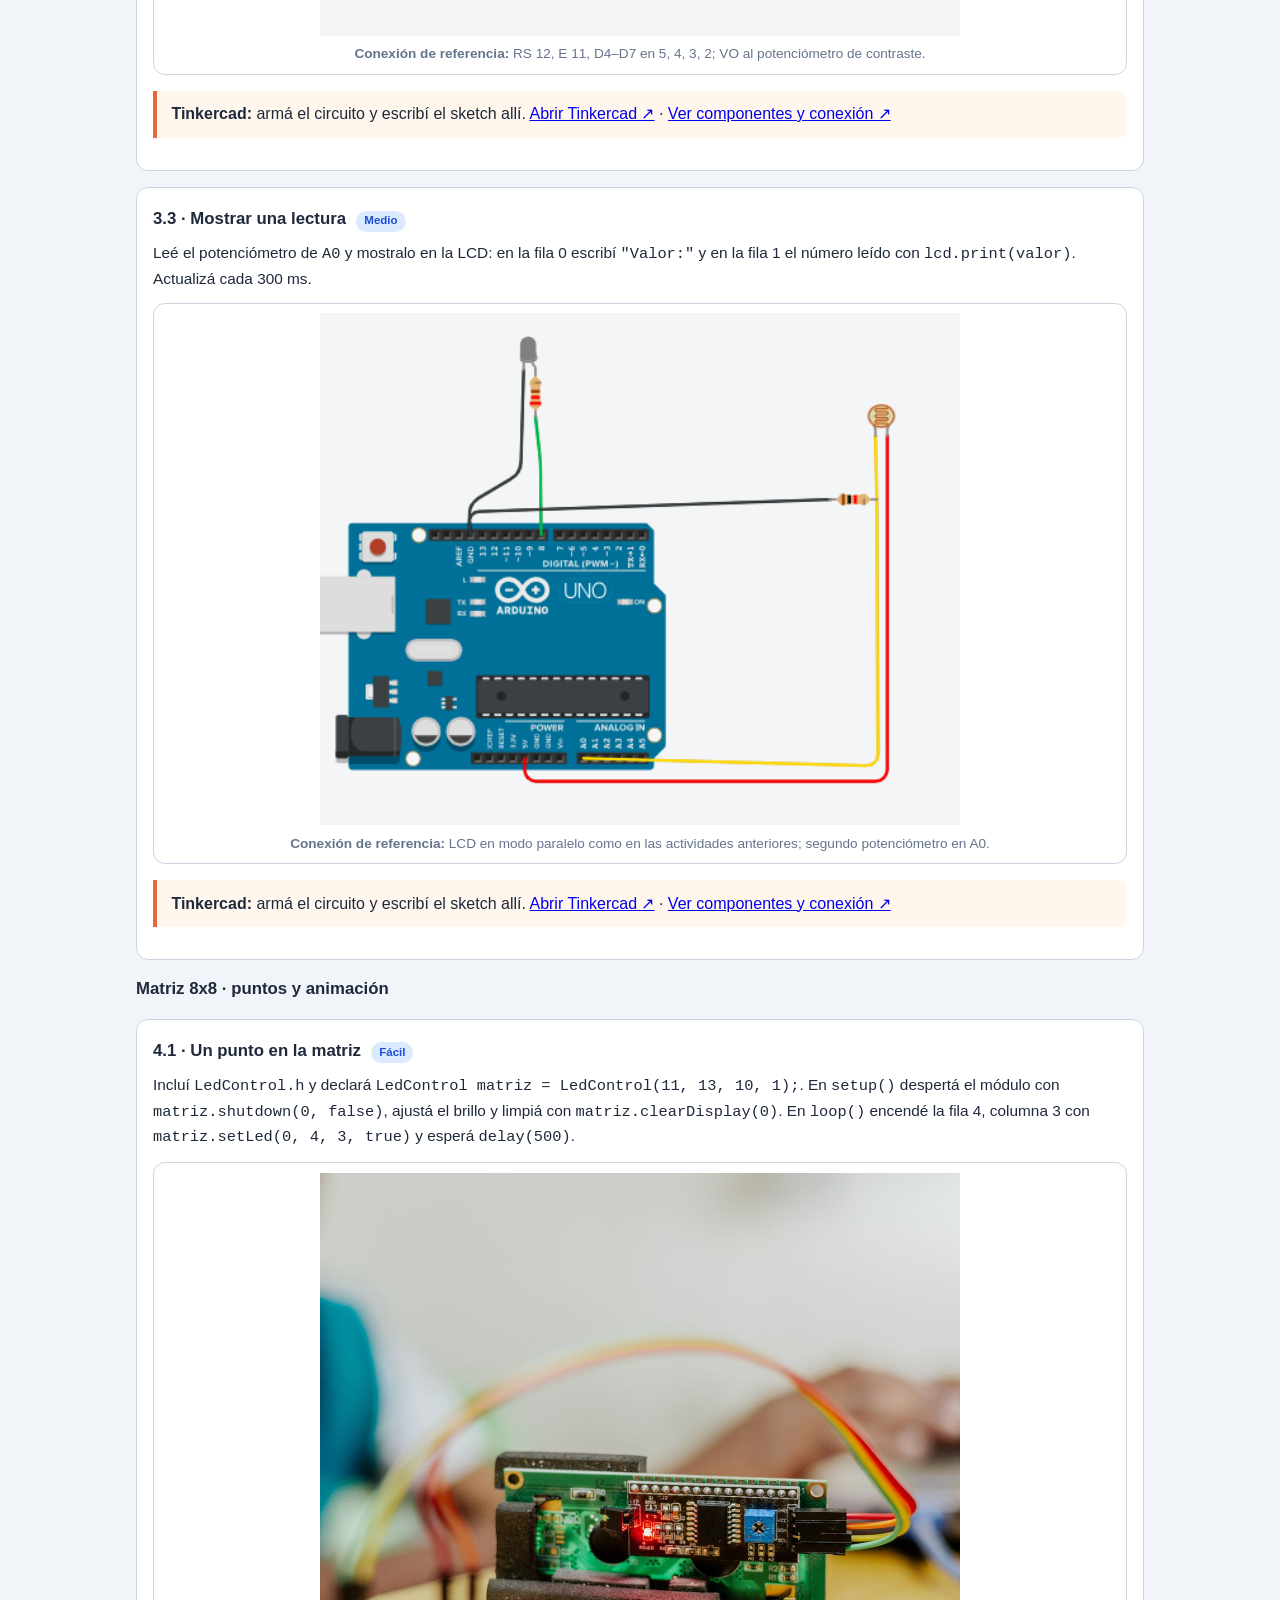
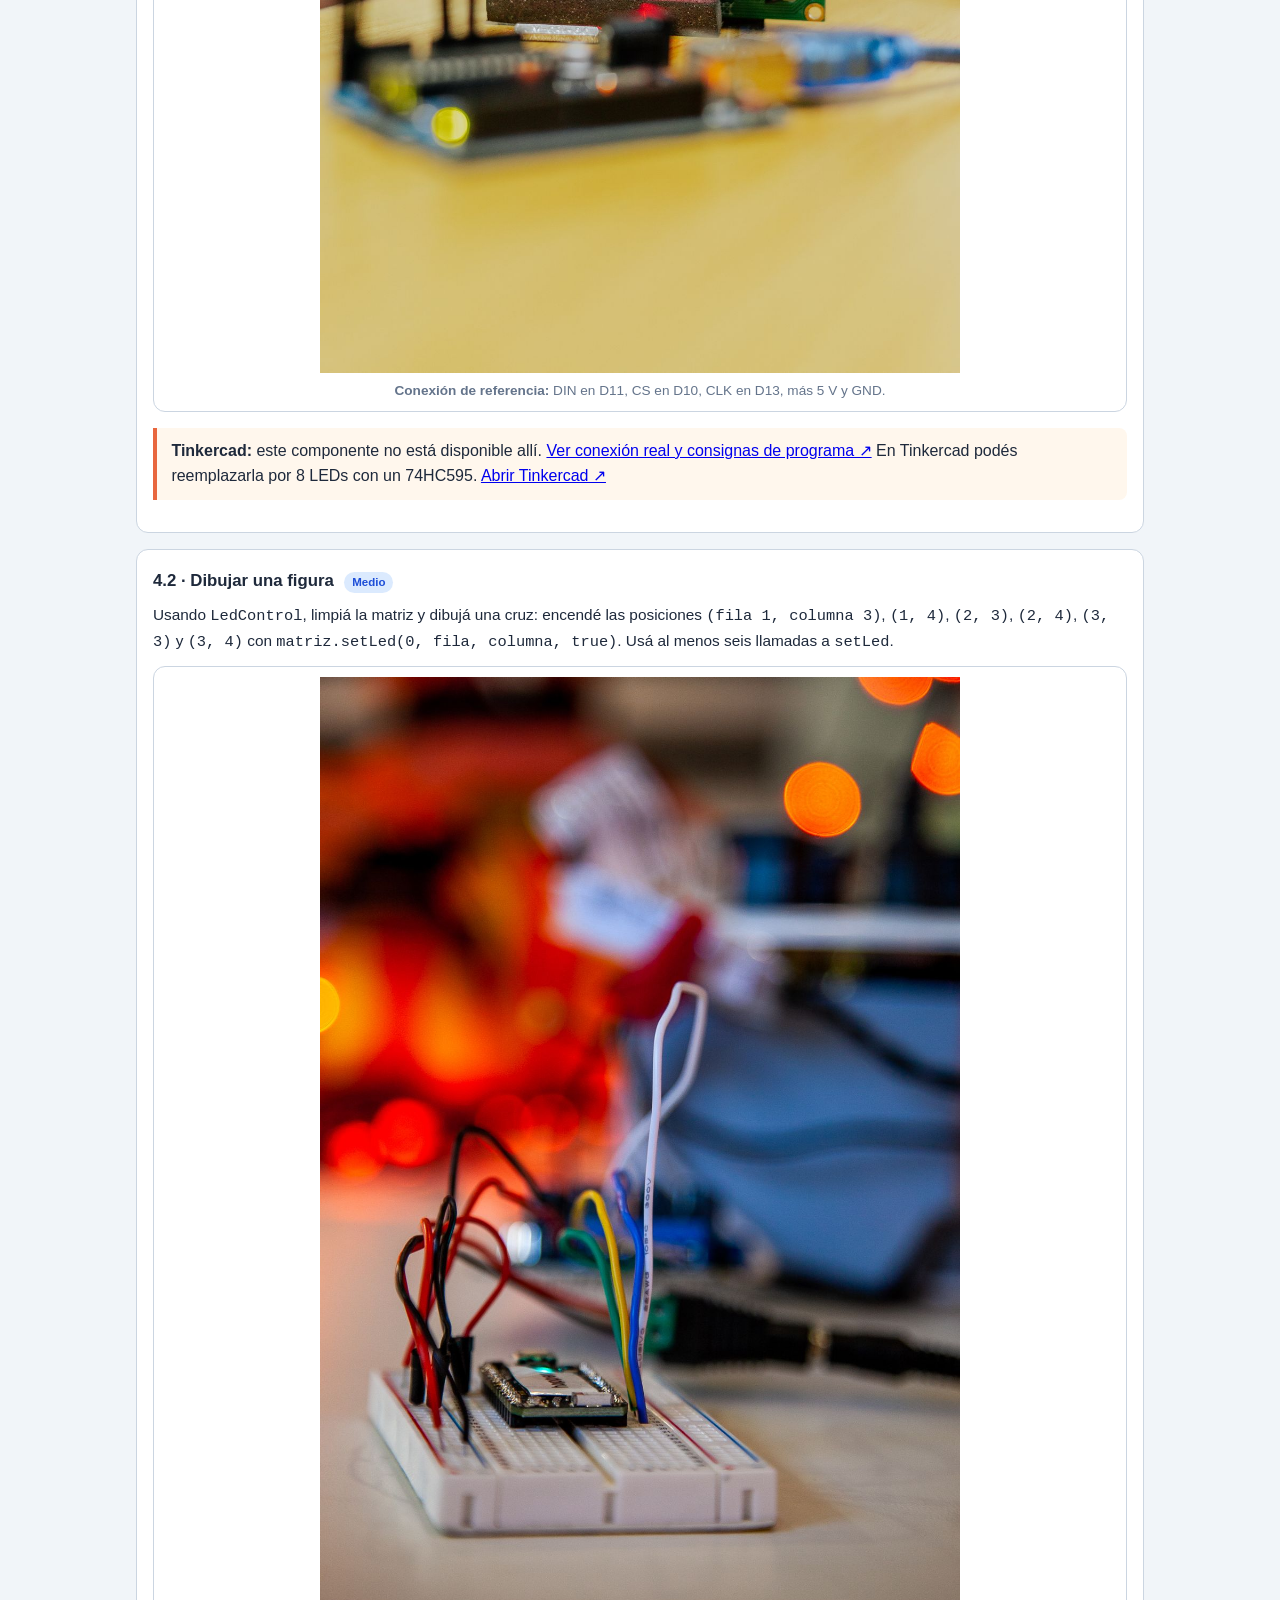
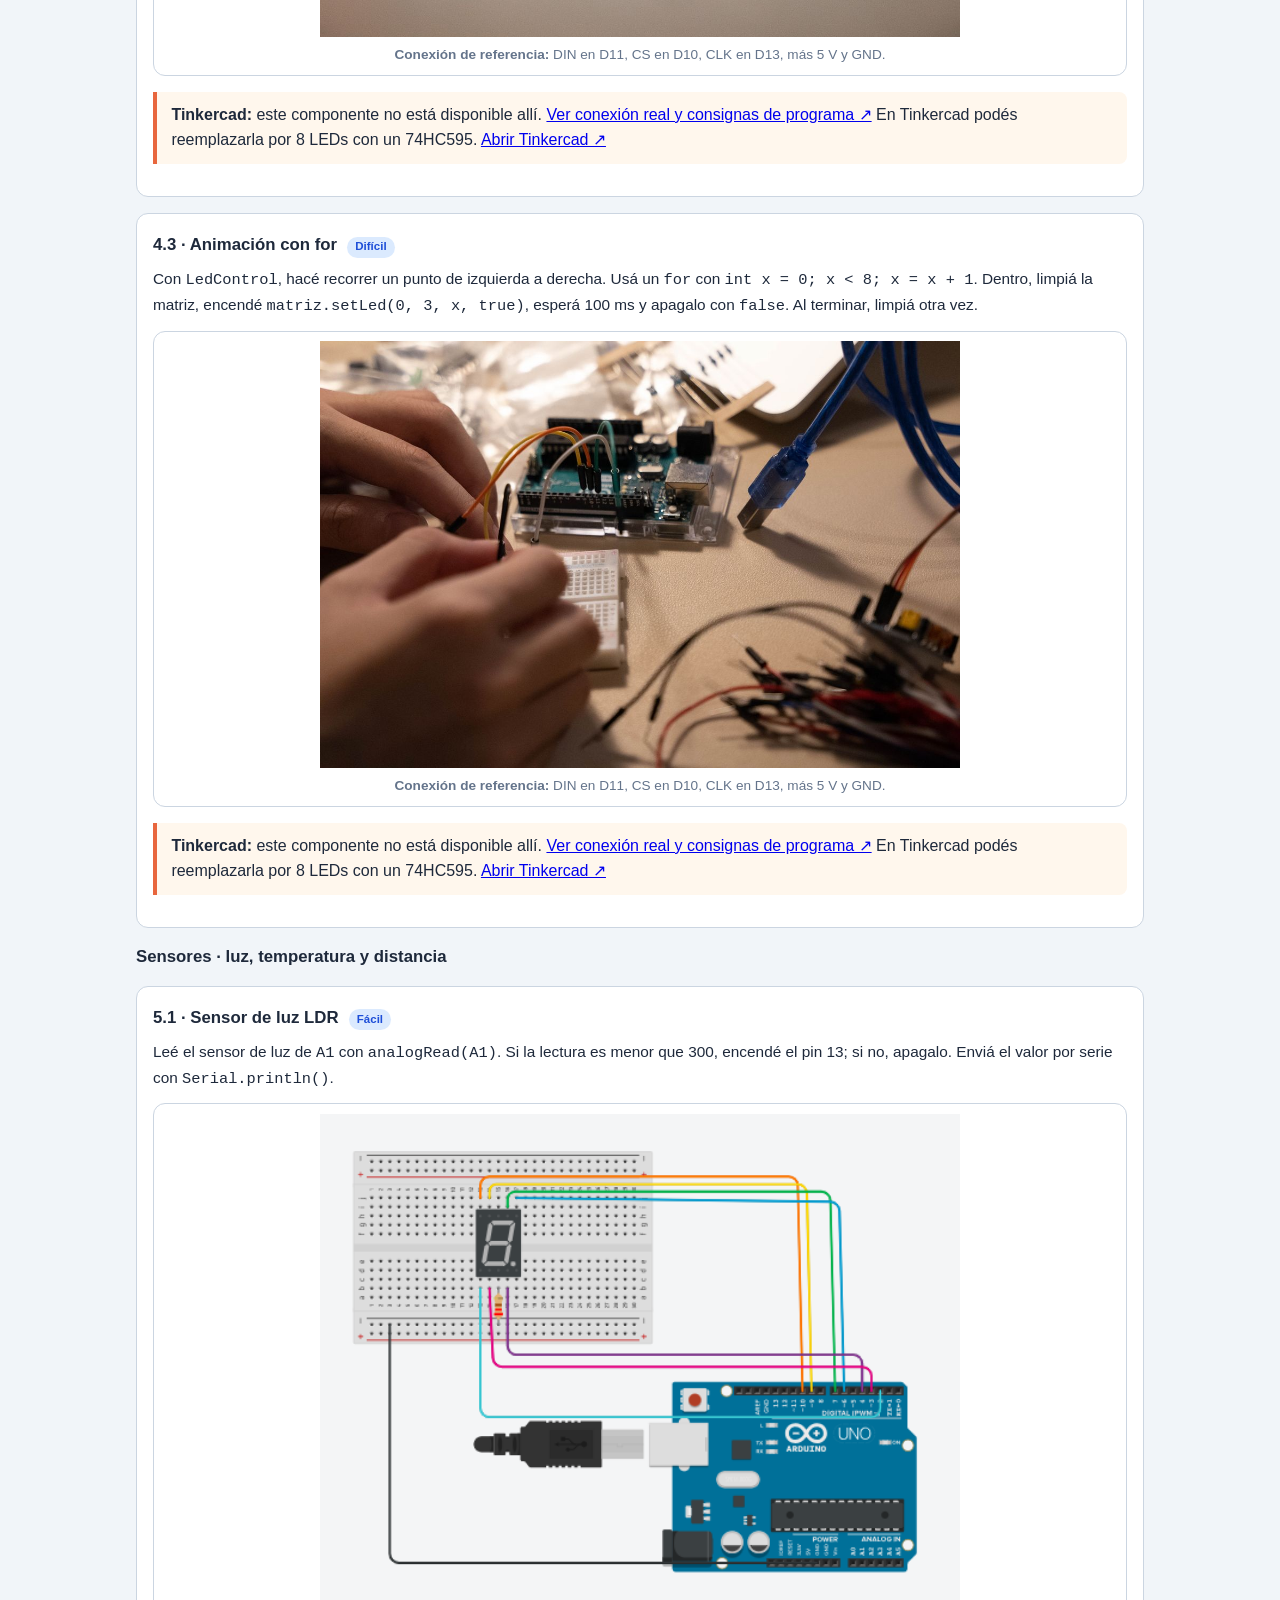
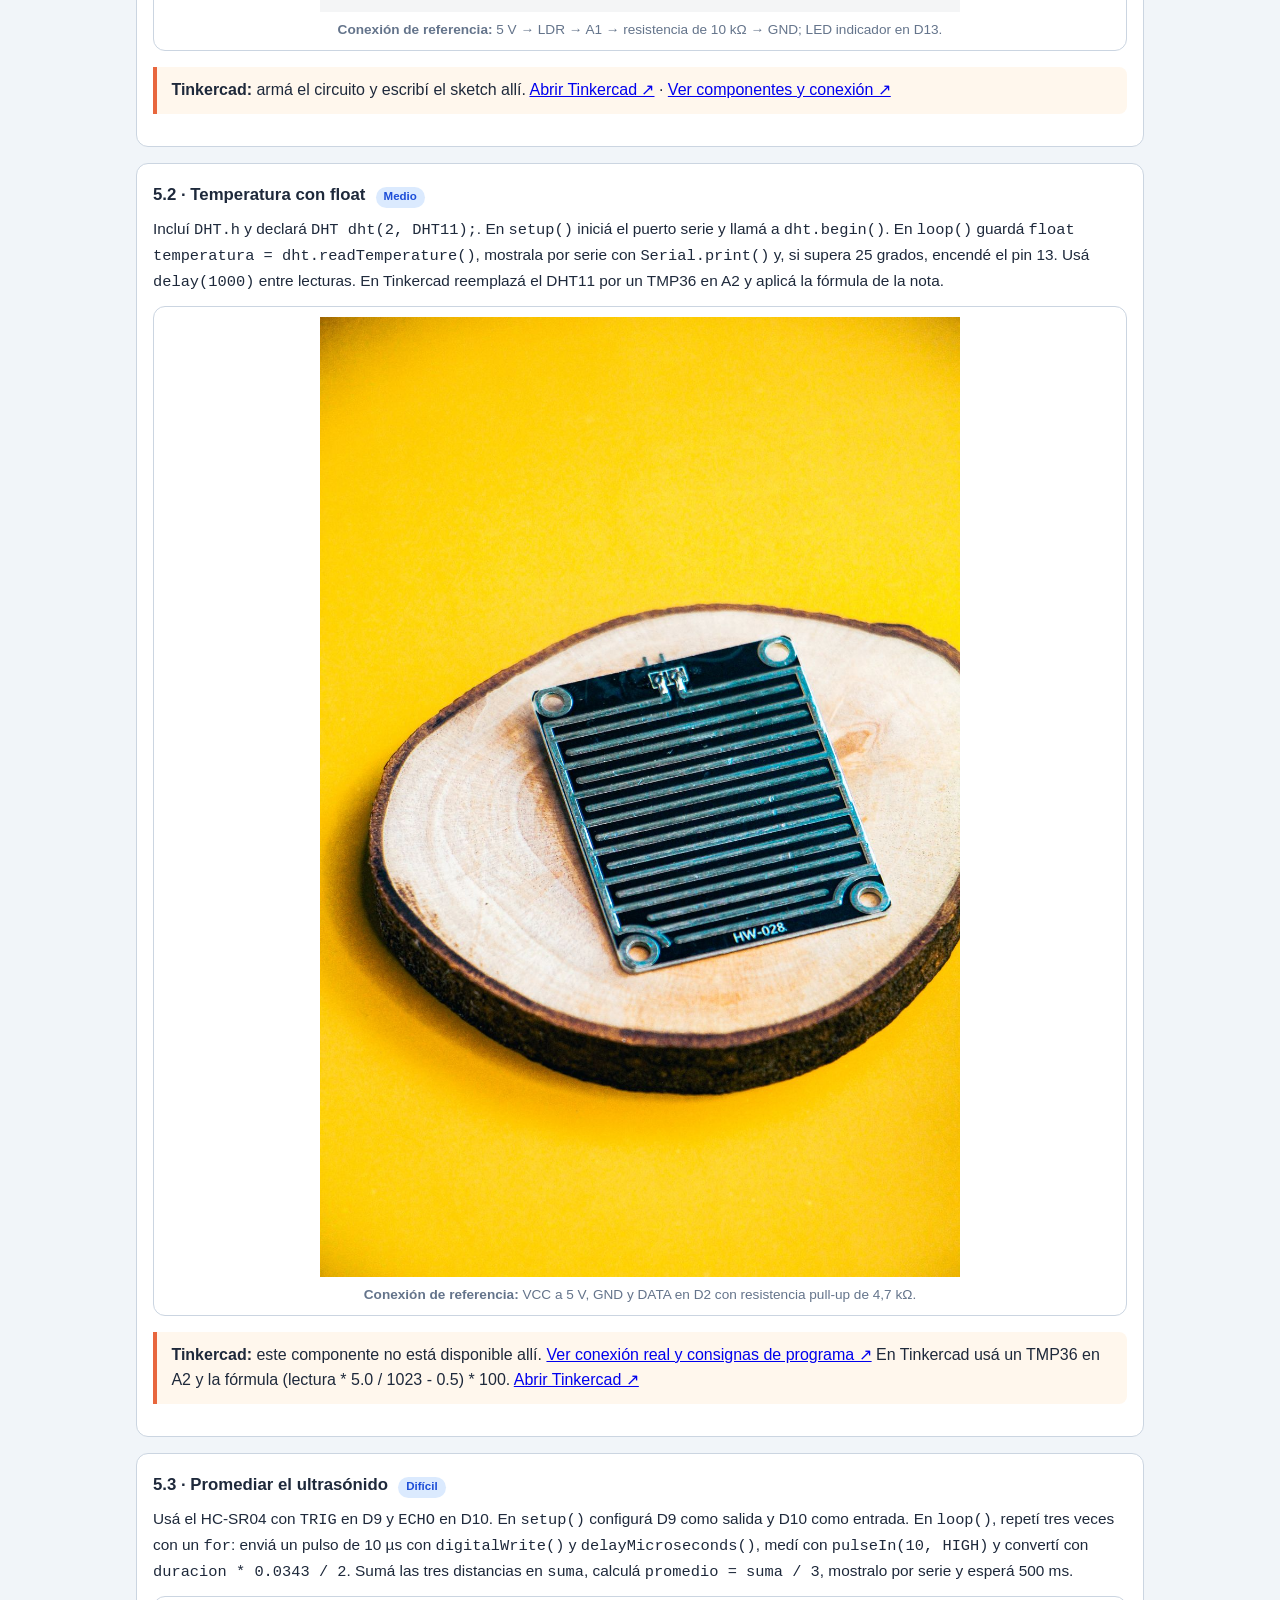
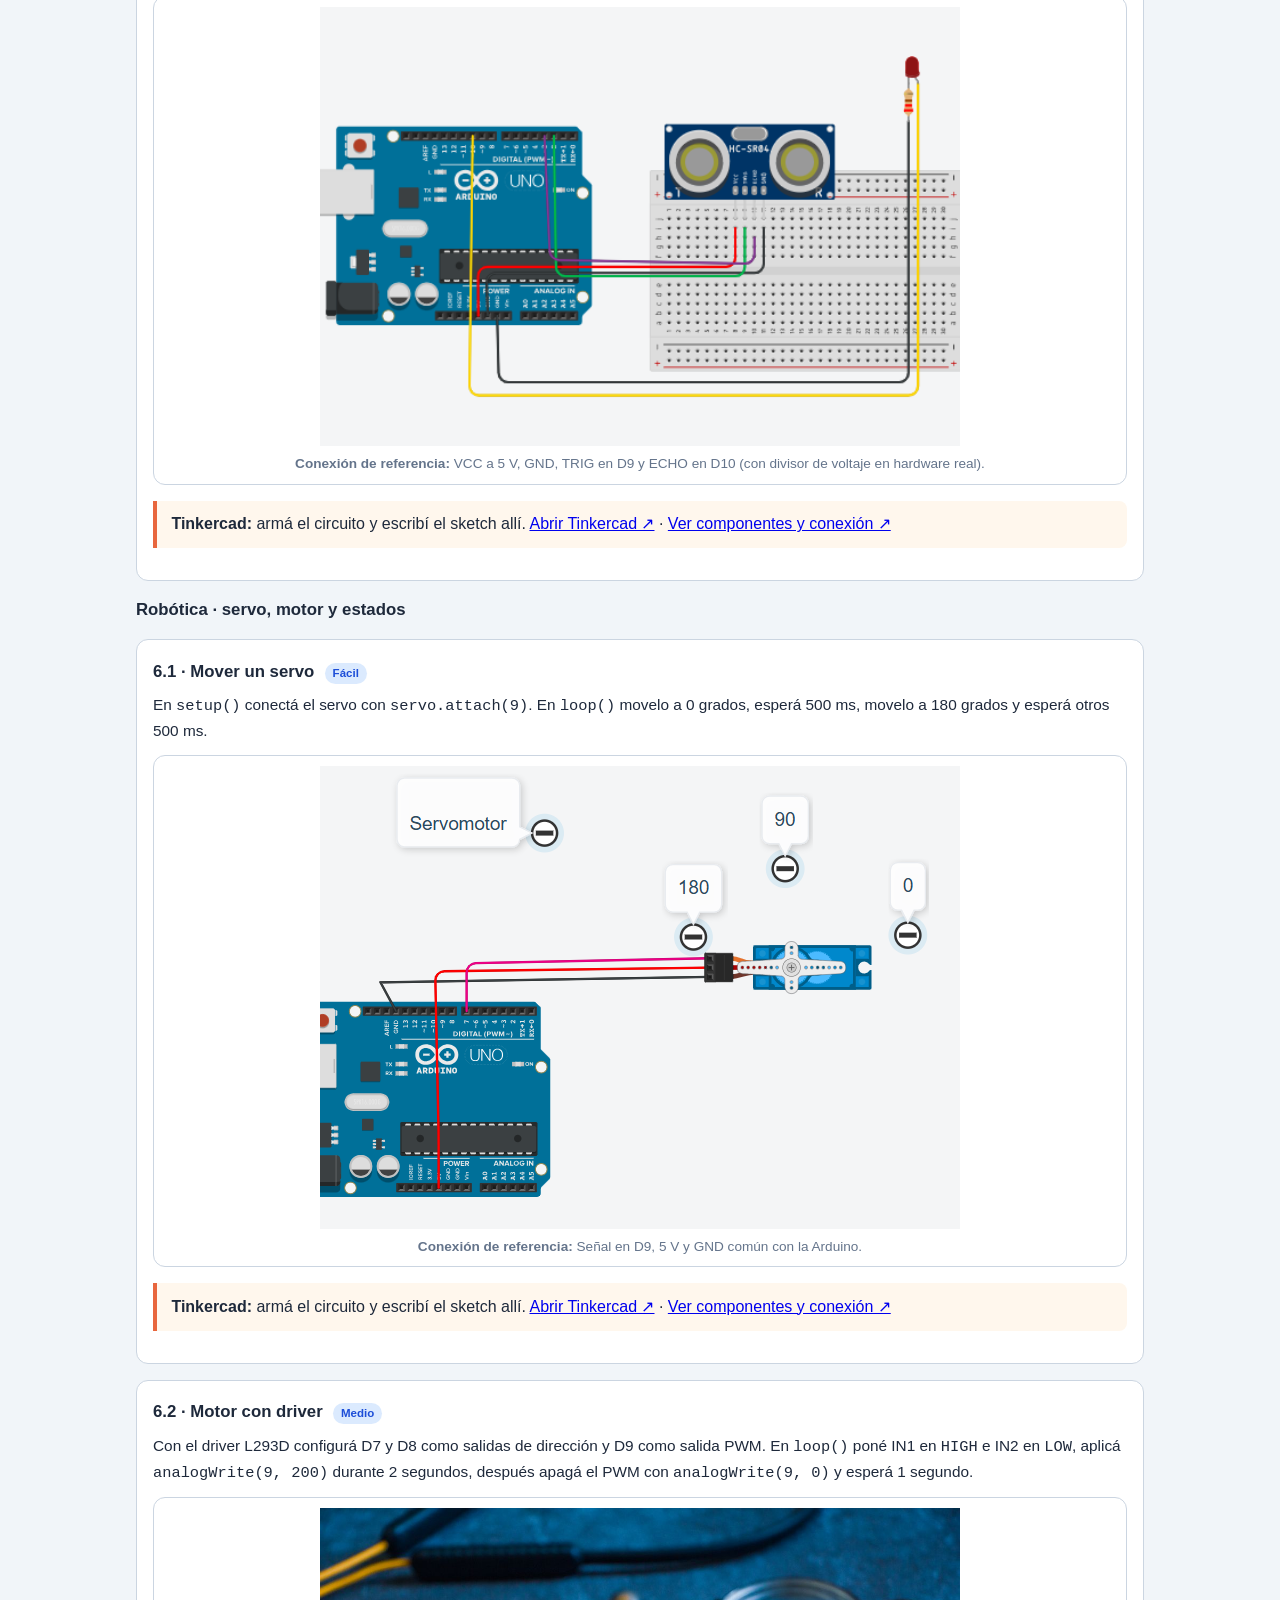
==== commit 3187c794: "Usar capturas de Tinkercad enviadas y agregar ejercicio de motor DC" ====
--- a/index.html
+++ b/index.html
@@ -45,7 +45,7 @@
 
   <section id="ejercicios">
     <h2 class="seccion">Actividades para armar en Tinkercad</h2>
-    <p class="consigna">18 actividades: 3 por módulo. Cada una muestra el enunciado y una imagen de referencia de la conexión electrónica; la conexión exacta está indicada debajo de la foto. Armá el circuito y escribí el sketch directamente en <a href="https://www.tinkercad.com/circuits" target="_blank" rel="noopener">Tinkercad ↗</a>; en este sitio no hay cuadro de código ni corrección de sketch.</p>
+    <p class="consigna">19 actividades: 3 por módulo y 4 en Robótica. Cada una muestra el enunciado y una imagen de referencia de la conexión electrónica; la conexión exacta está indicada debajo de la foto. Armá el circuito y escribí el sketch directamente en <a href="https://www.tinkercad.com/circuits" target="_blank" rel="noopener">Tinkercad ↗</a>; en este sitio no hay cuadro de código ni corrección de sketch.</p>
 
     <h3>Digital · LED, botón y semáforo</h3>
     <div id="ej-digital"></div>
@@ -96,7 +96,7 @@
 </footer>
 
 <script src="scripts/entrega.js"></script>
-<script src="ejercicios.js"></script>
-<script src="app.js"></script>
+<script src="ejercicios.js?v2"></script>
+<script src="app.js?v2"></script>
 </body>
 </html>
